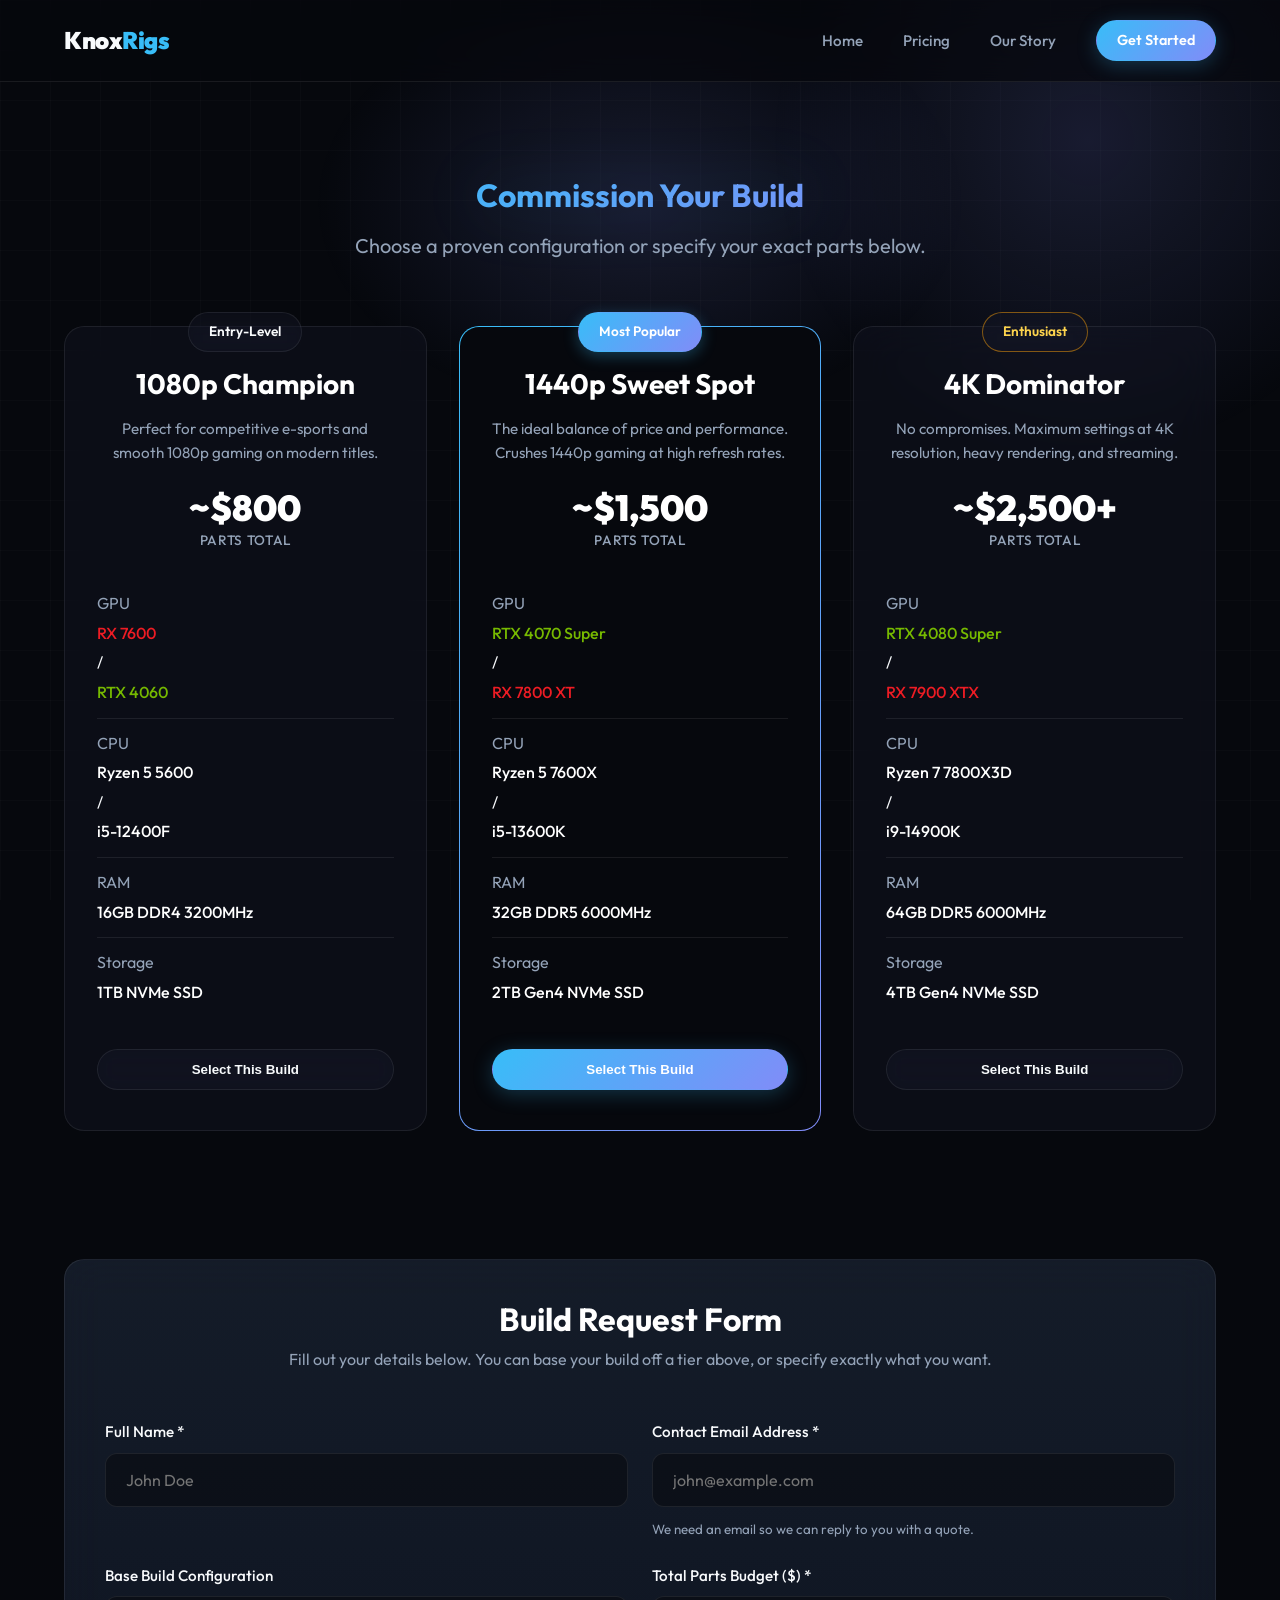
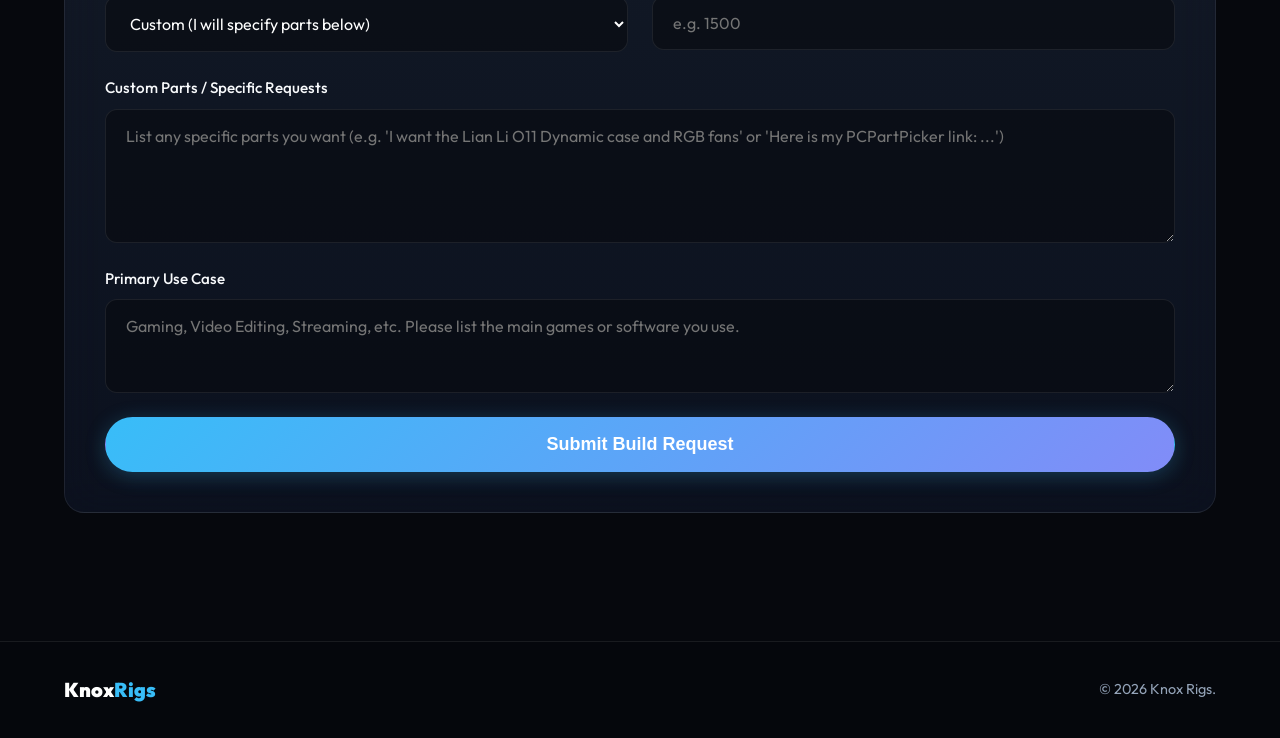
==== commission.html @ c8ec56b2 "af" ====
<!DOCTYPE html>
<html lang="en">

<head>
    <meta charset="UTF-8">
    <meta name="viewport" content="width=device-width, initial-scale=1.0">
    <title>Start Your Build | Knox Rigs</title>
    <meta name="description" content="Select a pre-configured tier or customize your own custom PC build.">
    <link rel="preconnect" href="https://fonts.googleapis.com">
    <link rel="preconnect" href="https://fonts.gstatic.com" crossorigin>
    <link href="https://fonts.googleapis.com/css2?family=Outfit:wght@300;400;500;600;700;900&display=swap"
        rel="stylesheet">
    <link rel="stylesheet" href="style.css">
</head>

<body class="commission-page">
    <nav class="navbar glass-nav">
        <div class="logo">
            <a href="index.html" style="text-decoration: none; color: inherit;">Knox<span>Rigs</span></a>
        </div>
        <ul class="nav-links">
            <li><a href="index.html#home">Home</a></li>
            <li><a href="index.html#pricing">Pricing</a></li>
            <li><a href="index.html#about">Our Story</a></li>
            <li><a href="commission.html" class="btn-primary btn-small">Get Started</a></li>
        </ul>
        <div class="mobile-menu-btn">
            <svg width="24" height="24" viewBox="0 0 24 24" fill="none" stroke="currentColor" stroke-width="2"
                stroke-linecap="round" stroke-linejoin="round">
                <line x1="3" y1="12" x2="21" y2="12"></line>
                <line x1="3" y1="6" x2="21" y2="6"></line>
                <line x1="3" y1="18" x2="21" y2="18"></line>
            </svg>
        </div>
    </nav>

    <header class="page-header mt-nav">
        <div class="header-glow"></div>
        <div class="container reveal">
            <h1 class="glow-text text-center">Commission Your Build</h1>
            <p class="text-center subtitle">Choose a proven configuration or specify your exact parts below.</p>
        </div>
    </header>

    <section class="tiers-section pt-0">
        <div class="container">
            <div class="tiers-grid reveal">
                <div class="tier-card glass-panel hover-glow" onclick="selectTier('Entry-Level 1080p')">
                    <div class="tier-badge">Entry-Level</div>
                    <h3>1080p Champion</h3>
                    <p class="tier-desc">Perfect for competitive e-sports and smooth 1080p gaming on modern titles.</p>
                    <div class="tier-price">~$800 <span>parts total</span></div>
                    <ul class="tier-specs">
                        <li><span class="spec-label">GPU</span> <span class="spec-value target-amd">RX 7600</span> /
                            <span class="spec-value target-nvidia">RTX 4060</span></li>
                        <li><span class="spec-label">CPU</span> <span class="spec-value">Ryzen 5 5600</span> / <span
                                class="spec-value">i5-12400F</span></li>
                        <li><span class="spec-label">RAM</span> <span class="spec-value">16GB DDR4 3200MHz</span></li>
                        <li><span class="spec-label">Storage</span> <span class="spec-value">1TB NVMe SSD</span></li>
                    </ul>
                    <button class="btn-secondary w-full mt-4 tier-btn">Select This Build</button>
                </div>

                <div class="tier-card glass-panel highlight-gradient hover-glow active-tier"
                    onclick="selectTier('Mid-Range 1440p')">
                    <div class="tier-badge popular-badge">Most Popular</div>
                    <h3>1440p Sweet Spot</h3>
                    <p class="tier-desc">The ideal balance of price and performance. Crushes 1440p gaming at high
                        refresh rates.</p>
                    <div class="tier-price">~$1,500 <span>parts total</span></div>
                    <ul class="tier-specs">
                        <li><span class="spec-label">GPU</span> <span class="spec-value target-nvidia">RTX 4070
                                Super</span> / <span class="spec-value target-amd">RX 7800 XT</span></li>
                        <li><span class="spec-label">CPU</span> <span class="spec-value">Ryzen 5 7600X</span> / <span
                                class="spec-value">i5-13600K</span></li>
                        <li><span class="spec-label">RAM</span> <span class="spec-value">32GB DDR5 6000MHz</span></li>
                        <li><span class="spec-label">Storage</span> <span class="spec-value">2TB Gen4 NVMe SSD</span>
                        </li>
                    </ul>
                    <button class="btn-primary w-full mt-4 tier-btn">Select This Build</button>
                </div>

                <div class="tier-card glass-panel hover-glow" onclick="selectTier('High-End 4K')">
                    <div class="tier-badge elite-badge">Enthusiast</div>
                    <h3>4K Dominator</h3>
                    <p class="tier-desc">No compromises. Maximum settings at 4K resolution, heavy rendering, and
                        streaming.</p>
                    <div class="tier-price">~$2,500+ <span>parts total</span></div>
                    <ul class="tier-specs">
                        <li><span class="spec-label">GPU</span> <span class="spec-value target-nvidia">RTX 4080
                                Super</span> / <span class="spec-value target-amd">RX 7900 XTX</span></li>
                        <li><span class="spec-label">CPU</span> <span class="spec-value">Ryzen 7 7800X3D</span> / <span
                                class="spec-value">i9-14900K</span></li>
                        <li><span class="spec-label">RAM</span> <span class="spec-value">64GB DDR5 6000MHz</span></li>
                        <li><span class="spec-label">Storage</span> <span class="spec-value">4TB Gen4 NVMe SSD</span>
                        </li>
                    </ul>
                    <button class="btn-secondary w-full mt-4 tier-btn">Select This Build</button>
                </div>
            </div>
        </div>
    </section>

    <section class="form-section pt-0" id="commission-form">
        <div class="container reveal">
            <div class="form-container glass-panel form-glow">
                <h2 class="form-title">Build Request Form</h2>
                <p class="form-subtitle">Fill out your details below. You can base your build off a tier above, or
                    specify exactly what you want.</p>

                <form id="commissionForm" action="https://formspree.io/f/xlgpjewn" method="POST"
                    class="commission-form">

                    <input type="hidden" name="_subject" value="New PC Build Request from Knox Rigs">

                    <div class="form-group" style="transition: opacity 0.3s ease;">
                        <label for="name">Full Name *</label>
                        <input type="text" id="name" name="Full Name" required placeholder="John Doe">
                    </div>

                    <div class="form-group" style="transition: opacity 0.3s ease;">
                        <label for="email">Contact Email Address *</label>
                        <input type="email" id="email" name="Email Address" required placeholder="john@example.com">
                        <small style="color: var(--text-muted); margin-top: 0.25rem;">We need an email so we can reply
                            to you with a quote.</small>
                    </div>

                    <div class="form-group" style="transition: opacity 0.3s ease;">
                        <label for="baseBuild">Base Build Configuration</label>
                        <select id="baseBuild" name="Selected Build Tier">
                            <option value="Custom - I'll specify below">Custom (I will specify parts below)</option>
                            <option value="Entry-Level 1080p">Entry-Level 1080p (~$800 parts)</option>
                            <option value="Mid-Range 1440p">Mid-Range 1440p (~$1,500 parts)</option>
                            <option value="High-End 4K">High-End 4K (~$2,500+ parts)</option>
                        </select>
                    </div>

                    <div class="form-group" id="budgetGroup" style="transition: opacity 0.3s ease;">
                        <label for="budget">Total Parts Budget ($) *</label>
                        <input type="number" id="budget" name="Parts Budget" required placeholder="e.g. 1500">
                    </div>

                    <div class="form-group full-width" id="customPartsGroup" style="transition: opacity 0.3s ease;">
                        <label for="customParts">Custom Parts / Specific Requests</label>
                        <textarea id="customParts" name="Custom Parts Requests" rows="5"
                            placeholder="List any specific parts you want (e.g. 'I want the Lian Li O11 Dynamic case and RGB fans' or 'Here is my PCPartPicker link: ...')"></textarea>
                    </div>

                    <div class="form-group full-width" style="transition: opacity 0.3s ease;">
                        <label for="useCase">Primary Use Case</label>
                        <textarea id="useCase" name="Primary Use Case" rows="3"
                            placeholder="Gaming, Video Editing, Streaming, etc. Please list the main games or software you use."></textarea>
                    </div>

                    <div class="form-actions full-width mt-4">
                        <button type="submit" id="submitBtn" class="btn-primary large-btn w-full">Submit Build
                            Request</button>
                    </div>
                </form>
            </div>
        </div>
    </section>

    <div id="successModal" class="modal-overlay">
        <div class="modal-content glass-panel">
            <div class="modal-icon">
                <svg width="48" height="48" viewBox="0 0 24 24" fill="none" stroke="currentColor" stroke-width="2"
                    stroke-linecap="round" stroke-linejoin="round">
                    <path d="M22 11.08V12a10 10 0 1 1-5.93-9.14"></path>
                    <polyline points="22 4 12 14.01 9 11.01"></polyline>
                </svg>
            </div>
            <h3>Request Received!</h3>
            <p>Thanks for reaching out! We've received your build request and will email you back shortly to discuss
                your new Knox Rig.</p>
            <button class="btn-primary" onclick="closeModal()">Close & Return Home</button>
        </div>
    </div>

    <footer class="footer">
        <div class="footer-container">
            <div class="footer-logo">
                Knox<span>Rigs</span>
            </div>
            <p>&copy; 2026 Knox Rigs.</p>
        </div>
    </footer>

    <script src="script.js"></script>
    <script>
        function toggleCustomFields() {
            const buildSelect = document.getElementById('baseBuild');
            const budgetInput = document.getElementById('budget');
            const customPartsArea = document.getElementById('customParts');
            const budgetGroup = document.getElementById('budgetGroup');
            const customPartsGroup = document.getElementById('customPartsGroup');
            
            if (buildSelect && budgetInput && customPartsArea) {
                if (buildSelect.value === "Custom - I'll specify below") {
                    budgetInput.disabled = false;
                    budgetInput.required = true;
                    customPartsArea.disabled = false;
                    
                    if(budgetGroup) budgetGroup.style.opacity = '1';
                    if(customPartsGroup) customPartsGroup.style.opacity = '1';
                } else {
                    budgetInput.disabled = true;
                    budgetInput.required = false;
                    budgetInput.value = ''; // Not applicable when prebuilt
                    customPartsArea.disabled = true;
                    customPartsArea.value = ''; // Not applicable
                    
                    if(budgetGroup) budgetGroup.style.opacity = '0.35';
                    if(customPartsGroup) customPartsGroup.style.opacity = '0.35';
                }
            }
        }

        function selectTier(tierName) {
            const selectElement = document.getElementById('baseBuild');
            if (selectElement) {
                selectElement.value = tierName;
                toggleCustomFields();
                document.getElementById('commission-form').scrollIntoView({ behavior: 'smooth', block: 'start' });
                selectElement.style.boxShadow = '0 0 15px rgba(56, 189, 248, 0.5)';
                setTimeout(() => { selectElement.style.boxShadow = 'none'; }, 1000);
            }
        }

        const selectEl = document.getElementById('baseBuild');
        if (selectEl) {
            selectEl.addEventListener('change', toggleCustomFields);
            toggleCustomFields(); // Set initial state
        }

        const form = document.getElementById('commissionForm');
        const submitBtn = document.getElementById('submitBtn');
        const modal = document.getElementById('successModal');

        if (form) {
            form.addEventListener('submit', async function (e) {
                e.preventDefault();

                const originalText = submitBtn.innerText;
                submitBtn.innerText = 'Sending Request...';
                submitBtn.disabled = true;
                submitBtn.style.opacity = '0.7';

                const data = new FormData(form);

                try {
                    const response = await fetch(form.action, {
                        method: form.method,
                        body: data,
                        headers: {
                            'Accept': 'application/json'
                        }
                    });

                    if (response.ok) {
                        form.reset();
                        modal.classList.add('active');
                        submitBtn.innerText = originalText;
                        submitBtn.disabled = false;
                        submitBtn.style.opacity = '1';
                    } else {
                        throw new Error('Formspree returned an error');
                    }
                } catch (error) {
                    alert('Oops! There was a problem submitting your form. Please try again or email us directly at cashegley@gmail.com');
                    submitBtn.innerText = originalText;
                    submitBtn.disabled = false;
                    submitBtn.style.opacity = '1';
                }
            });
        }

        function closeModal() {
            if (modal) {
                modal.classList.remove('active');
                window.location.href = 'index.html';
            }
        }
    </script>
</body>

</html>
---- style.css ----
:root {
    --bg-main: #06080d;
    --bg-glass: rgba(20, 24, 38, 0.4);
    
    --border-glass: rgba(255, 255, 255, 0.08);
    --border-glass-hover: rgba(255, 255, 255, 0.15);
    
    --text-main: #f8fafc;
    --text-muted: #94a3b8;
    
    --accent-1: #38bdf8;
    --accent-2: #818cf8;
    --accent-gradient: linear-gradient(135deg, var(--accent-1), var(--accent-2));
    
    --color-nvidia: #76b900;
    --color-amd: #ed1c24;
    
    --transition-snappy: 0.3s cubic-bezier(0.25, 0.8, 0.25, 1);
    
    --font-stack: 'Outfit', -apple-system, BlinkMacSystemFont, "Segoe UI", Roboto, Helvetica, Arial, sans-serif;
}

* {
    margin: 0;
    padding: 0;
    box-sizing: border-box;
}

html {
    scroll-behavior: smooth;
    scroll-padding-top: 100px;
}

body {
    background-color: var(--bg-main);
    color: var(--text-main);
    font-family: var(--font-stack);
    line-height: 1.6;
    overflow-x: hidden;
    position: relative;
}

body::before {
    content: '';
    position: fixed;
    top: 0; left: 0; width: 100%; height: 100%;
    background-image: 
        linear-gradient(rgba(255, 255, 255, 0.02) 1px, transparent 1px),
        linear-gradient(90deg, rgba(255, 255, 255, 0.02) 1px, transparent 1px);
    background-size: 50px 50px;
    z-index: -2;
    pointer-events: none;
}

body::after {
    content: '';
    position: fixed;
    top: -20%; right: -10%; width: 50vw; height: 50vw;
    background: radial-gradient(circle, rgba(129, 140, 248, 0.15) 0%, transparent 70%);
    z-index: -1;
    pointer-events: none;
}

h1, h2, h3, h4, h5 {
    font-weight: 700;
    line-height: 1.2;
    color: #fff;
}

p {
    color: var(--text-muted);
}

.glow-text {
    background: var(--accent-gradient);
    -webkit-background-clip: text;
    background-clip: text;
    -webkit-text-fill-color: transparent;
    filter: drop-shadow(0 0 2rem rgba(56, 189, 248, 0.2));
}

span {
    color: var(--accent-1);
}

/* Buttons */
.btn-primary {
    display: inline-flex;
    align-items: center;
    justify-content: center;
    background: var(--accent-gradient);
    color: #fff;
    padding: 0.75rem 1.5rem;
    border-radius: 9999px;
    text-decoration: none;
    font-weight: 600;
    transition: var(--transition-snappy);
    border: 1px solid transparent;
    box-shadow: 0 4px 20px rgba(56, 189, 248, 0.25);
    cursor: pointer;
}

.btn-primary:hover {
    transform: translateY(-2px);
    box-shadow: 0 8px 30px rgba(56, 189, 248, 0.4);
    border: 1px solid rgba(255, 255, 255, 0.2);
    color: #fff;
}

.btn-small {
    padding: 0.5rem 1.25rem;
    font-size: 0.9rem;
}

.large-btn {
    font-size: 1.125rem;
    padding: 1rem 2.5rem; 
}

.btn-secondary {
    display: inline-flex;
    align-items: center;
    justify-content: center;
    background: var(--bg-glass);
    color: var(--text-main);
    padding: 0.75rem 1.5rem;
    border-radius: 9999px;
    text-decoration: none;
    font-weight: 600;
    transition: var(--transition-snappy);
    border: 1px solid var(--border-glass);
    backdrop-filter: blur(10px);
    -webkit-backdrop-filter: blur(10px);
}

.btn-secondary:hover {
    background: rgba(255, 255, 255, 0.08);
    transform: translateY(-2px);
    border-color: var(--border-glass-hover);
    color: #fff;
}

/* Glass Panels & Modifiers */
.glass-panel {
    background: var(--bg-glass);
    border: 1px solid var(--border-glass);
    border-radius: 20px;
    padding: 2.5rem;
    backdrop-filter: blur(20px);
    -webkit-backdrop-filter: blur(20px);
    transition: var(--transition-snappy);
}

.hover-glow:hover {
    border-color: rgba(129, 140, 248, 0.4);
    box-shadow: 0 10px 40px rgba(129, 140, 248, 0.1);
    transform: translateY(-4px);
}

/* Nav Bar */
.navbar {
    position: fixed;
    top: 0;
    width: 100%;
    padding: 1.25rem 5%;
    display: flex;
    justify-content: space-between;
    align-items: center;
    z-index: 1000;
    transition: all 0.3s ease;
}

.navbar.glass-nav {
    background: rgba(6, 8, 13, 0.7);
    backdrop-filter: blur(16px);
    -webkit-backdrop-filter: blur(16px);
    border-bottom: 1px solid var(--border-glass);
}

.logo {
    font-size: 1.5rem;
    font-weight: 900;
    letter-spacing: -0.02em;
}

.nav-links {
    display: flex;
    list-style: none;
    gap: 2.5rem;
    align-items: center;
}

.nav-links a:not(.btn-primary) {
    color: var(--text-muted);
    text-decoration: none;
    font-weight: 500;
    transition: color 0.2s ease;
    font-size: 0.95rem;
}

.nav-links a:not(.btn-primary):hover {
    color: #fff;
}

.mobile-menu-btn {
    display: none;
    color: #fff;
    cursor: pointer;
}

/* Hero Section */
.hero {
    position: relative;
    min-height: 100vh;
    display: flex;
    align-items: center;
    justify-content: center;
    text-align: center;
    padding: 6rem 5% 0;
}

.hero-glow {
    position: absolute;
    width: 50vw;
    height: 50vw;
    background: radial-gradient(circle, rgba(56, 189, 248, 0.15) 0%, transparent 60%);
    top: 50%;
    left: 50%;
    transform: translate(-50%, -50%);
    z-index: -1;
    pointer-events: none;
}

.hero-content {
    max-width: 800px;
    display: flex;
    flex-direction: column;
    align-items: center;
    gap: 1.5rem;
}

.badge {
    display: inline-flex;
    align-items: center;
    gap: 0.5rem;
    background: rgba(56, 189, 248, 0.1);
    color: var(--accent-1);
    padding: 0.4rem 1rem;
    border-radius: 9999px;
    font-weight: 500;
    font-size: 0.85rem;
    border: 1px solid rgba(56, 189, 248, 0.2);
}

.pulse-dot {
    width: 6px;
    height: 6px;
    background-color: var(--accent-1);
    border-radius: 50%;
    box-shadow: 0 0 0 0 rgba(56, 189, 248, 0.7);
    animation: pulse-animation 2s infinite;
}

@keyframes pulse-animation {
    0% { transform: scale(0.95); box-shadow: 0 0 0 0 rgba(56, 189, 248, 0.7); }
    70% { transform: scale(1); box-shadow: 0 0 0 6px rgba(56, 189, 248, 0); }
    100% { transform: scale(0.95); box-shadow: 0 0 0 0 rgba(56, 189, 248, 0); }
}

.hero h1 {
    font-size: clamp(3rem, 6vw, 5.5rem);
    letter-spacing: -0.03em;
}

.hero p {
    font-size: 1.25rem;
    max-width: 650px;
}

.hero-buttons {
    display: flex;
    gap: 1rem;
    margin-top: 1.5rem;
}

/* Standard Section Spacing */
section {
    padding: 8rem 5%;
}

.section-container {
    max-width: 1200px;
    margin: 0 auto;
}

.section-header {
    text-align: center;
    margin-bottom: 4rem;
}

.section-title {
    font-size: 2.5rem;
    margin-bottom: 1rem;
}

.section-subtitle {
    font-size: 1.15rem;
    color: var(--text-muted);
}

/* Pricing Grid Layout */
.pricing-cards {
    display: flex;
    align-items: stretch;
    justify-content: space-between;
    gap: 1.5rem;
}

.pricing-card {
    flex: 1;
    display: flex;
    flex-direction: column;
    align-items: center;
    text-align: center;
    gap: 1.25rem;
}

.card-icon {
    width: 64px;
    height: 64px;
    background: linear-gradient(135deg, rgba(56, 189, 248, 0.1), rgba(129, 140, 248, 0.1));
    border: 1px solid rgba(56, 189, 248, 0.2);
    border-radius: 16px;
    display: flex;
    align-items: center;
    justify-content: center;
    color: var(--accent-1);
    margin-bottom: 0.5rem;
}

.pricing-card .price {
    font-size: 2.75rem;
    font-weight: 900;
    color: #fff;
    display: flex;
    align-items: baseline;
    gap: 0.5rem;
    line-height: 1;
}

.pricing-card .price span {
    font-size: 1rem;
    color: var(--accent-1);
    font-weight: 500;
    text-transform: uppercase;
    letter-spacing: 0.05em;
}

.pricing-operator {
    font-size: 2.5rem;
    color: var(--border-glass-hover);
    font-weight: 300;
    display: flex;
    align-items: center;
}

.total-bar {
    margin-top: 3rem;
    display: flex;
    align-items: center;
    justify-content: space-between;
    background: linear-gradient(90deg, rgba(20, 24, 38, 0.8), rgba(56, 189, 248, 0.05));
    border-color: rgba(56, 189, 248, 0.2);
}

.total-content h4 {
    font-size: 1.25rem;
    color: var(--accent-1);
    margin-bottom: 0.25rem;
}

.total-content p {
    color: #fff;
    font-size: 1.1rem;
}

/* About Section */
.about-grid {
    display: grid;
    grid-template-columns: 1fr 1fr;
    gap: 3rem;
    align-items: start;
}

.about-text {
    height: 100%;
    display: flex;
    flex-direction: column;
}

.icon-wrap {
    width: 50px; height: 50px;
    border-radius: 12px;
    background: rgba(129, 140, 248, 0.1);
    color: var(--accent-2);
    display: flex; align-items: center; justify-content: center;
    margin-bottom: 1.5rem;
}

.about-text h3 {
    font-size: 1.75rem;
    margin-bottom: 1.5rem;
}

.about-text p {
    margin-bottom: 1.25rem;
    font-size: 1.1rem;
    color: #cbd5e1;
}

.about-text p:last-child {
    margin-bottom: 0;
}

.builder-cards {
    display: flex;
    flex-direction: column;
    gap: 1.5rem;
}

.highlight-gradient {
    position: relative;
    background: linear-gradient(var(--bg-main), var(--bg-main)) padding-box,
                var(--accent-gradient) border-box;
    border: 1px solid transparent;
}

.builder-card {
    padding: 2rem;
}

.builder-header {
    display: flex;
    align-items: center;
    gap: 1.25rem;
    margin-bottom: 1.5rem;
}

.builder-avatar {
    width: 64px;
    height: 64px;
    border-radius: 20px;
    display: flex;
    align-items: center;
    justify-content: center;
    font-size: 1.75rem;
    font-weight: 700;
    color: #fff;
    box-shadow: 0 4px 20px rgba(0,0,0,0.2);
}

.avatar-cash {
    background: linear-gradient(135deg, #f59e0b, #ef4444);
}

.avatar-jackson {
    background: linear-gradient(135deg, #10b981, #3b82f6);
}

.builder-info h4 {
    font-size: 1.5rem;
    margin-bottom: 0.25rem;
}

.role {
    color: var(--accent-1);
    font-size: 0.85rem;
    font-weight: 600;
    text-transform: uppercase;
    letter-spacing: 0.05em;
}

.builder-specs h5 {
    color: var(--text-muted);
    font-size: 0.8rem;
    text-transform: uppercase;
    letter-spacing: 0.1em;
    margin-bottom: 1rem;
    border-bottom: 1px solid var(--border-glass);
    padding-bottom: 0.75rem;
}

.builder-specs ul {
    list-style: none;
    display: flex;
    flex-direction: column;
    gap: 0.75rem;
}

.builder-specs li {
    display: flex;
    justify-content: space-between;
    font-size: 0.95rem;
}

.spec-label {
    color: var(--text-muted);
}

.spec-value {
    color: #fff;
    font-weight: 500;
}

.highlight-nvidia { color: var(--color-nvidia); }
.highlight-amd { color: var(--color-amd); }

/* CTA Section */
.cta {
    padding: 4rem 5% 8rem;
}

.cta-inner {
    text-align: center;
    max-width: 900px;
    margin: 0 auto;
    background: linear-gradient(135deg, rgba(30, 41, 59, 0.4), rgba(15, 23, 42, 0.4));
    border-color: rgba(129, 140, 248, 0.3);
}

.cta-inner h2 {
    font-size: 2.5rem;
    margin-bottom: 1rem;
}

.cta-inner p {
    font-size: 1.15rem;
    margin-bottom: 2.5rem;
    color: #cbd5e1;
}

/* Footer */
.footer {
    padding: 2rem 5%;
    border-top: 1px solid var(--border-glass);
    background: rgba(6, 8, 13, 0.8);
}

.footer-container {
    max-width: 1200px;
    margin: 0 auto;
    display: flex;
    justify-content: space-between;
    align-items: center;
}

.footer-logo {
    font-size: 1.25rem;
    font-weight: 900;
    color: #fff;
}

.footer-logo span {
    color: var(--accent-1);
}

.footer p {
    color: var(--text-muted);
    font-size: 0.9rem;
}

/* Scroll Animations */
.reveal {
    opacity: 0;
    transform: translateY(40px);
    transition: all 0.8s cubic-bezier(0.2, 0.8, 0.2, 1);
}

.reveal.active {
    opacity: 1;
    transform: translateY(0);
}

/* =========================================================================
   COMMISSION PAGE STYLES
   ========================================================================= */

.mt-nav {
    margin-top: 80px;
}

.pt-0 {
    padding-top: 0;
}

.text-center {
    text-align: center;
}

.subtitle {
    font-size: 1.25rem;
    margin-top: 1rem;
}

.page-header {
    position: relative;
    padding: 6rem 5% 4rem;
    display: flex;
    justify-content: center;
    align-items: center;
}

.header-glow {
    position: absolute;
    width: 60vw;
    height: 40vw;
    background: radial-gradient(ellipse, rgba(129, 140, 248, 0.15) 0%, transparent 60%);
    top: 50%;
    left: 50%;
    transform: translate(-50%, -50%);
    z-index: -1;
    pointer-events: none;
}

/* Tiers Grid */
.tiers-grid {
    display: grid;
    grid-template-columns: repeat(3, 1fr);
    gap: 2rem;
    align-items: start;
}

.tier-card {
    position: relative;
    padding: 2.5rem 2rem;
    display: flex;
    flex-direction: column;
    height: 100%;
    cursor: pointer;
}

.tier-card:hover .tier-btn {
    transform: translateY(-2px);
    box-shadow: 0 8px 30px rgba(56, 189, 248, 0.4);
}

.tier-badge {
    position: absolute;
    top: -15px;
    left: 50%;
    transform: translateX(-50%);
    background: var(--bg-glass);
    border: 1px solid var(--border-glass);
    padding: 0.5rem 1.25rem;
    border-radius: 9999px;
    font-weight: 600;
    font-size: 0.85rem;
    color: var(--text-main);
    backdrop-filter: blur(10px);
    -webkit-backdrop-filter: blur(10px);
    white-space: nowrap;
}

.popular-badge {
    background: var(--accent-gradient);
    border-color: transparent;
    color: #fff;
    box-shadow: 0 4px 15px rgba(56, 189, 248, 0.3);
}

.elite-badge {
    border-color: rgba(245, 158, 11, 0.5);
    color: #fcd34d;
}

.tier-card h3 {
    font-size: 1.75rem;
    margin-bottom: 1rem;
    text-align: center;
}

.tier-desc {
    font-size: 0.95rem;
    text-align: center;
    margin-bottom: 1.5rem;
    flex-grow: 1;
}

.tier-price {
    font-size: 2.25rem;
    font-weight: 900;
    color: #fff;
    text-align: center;
    margin-bottom: 2rem;
    line-height: 1;
}

.tier-price span {
    display: block;
    font-size: 0.85rem;
    color: var(--text-muted);
    font-weight: 500;
    margin-top: 0.5rem;
    text-transform: uppercase;
    letter-spacing: 0.05em;
}

.tier-specs {
    list-style: none;
    margin-bottom: 2rem;
}

.tier-specs li {
    padding: 0.75rem 0;
    border-bottom: 1px solid var(--border-glass);
    display: flex;
    flex-direction: column;
    gap: 0.25rem;
}

.tier-specs li:last-child {
    border-bottom: none;
}

.target-nvidia { color: var(--color-nvidia); }
.target-amd { color: var(--color-amd); }

.w-full {
    width: 100%;
}
.mt-4 {
    margin-top: auto; /* Pushes button to bottom */
}
.mt-2 {
    margin-top: 0.5rem;
}

/* Form Styles */
.form-glow {
    position: relative;
    background: linear-gradient(180deg, rgba(30, 41, 59, 0.6) 0%, rgba(15, 23, 42, 0.6) 100%);
}

.form-title {
    font-size: 2rem;
    margin-bottom: 0.5rem;
    text-align: center;
}

.form-subtitle {
    text-align: center;
    margin-bottom: 3rem;
}

.commission-form {
    display: grid;
    grid-template-columns: 1fr 1fr;
    gap: 1.5rem;
}

.form-group {
    display: flex;
    flex-direction: column;
    gap: 0.5rem;
}

.full-width {
    grid-column: 1 / -1;
}

label {
    font-weight: 500;
    font-size: 0.95rem;
    color: var(--text-main);
}

input, select, textarea {
    width: 100%;
    padding: 1rem 1.25rem;
    background: rgba(6, 8, 13, 0.5);
    border: 1px solid var(--border-glass);
    border-radius: 12px;
    color: #fff;
    font-family: inherit;
    font-size: 1rem;
    transition: var(--transition-snappy);
}

input:focus, select:focus, textarea:focus {
    outline: none;
    border-color: var(--accent-1);
    box-shadow: 0 0 0 3px rgba(56, 189, 248, 0.15);
    background: rgba(6, 8, 13, 0.8);
}

textarea {
    resize: vertical;
}

option {
    background: var(--bg-main);
    color: #fff;
    padding: 1rem;
}

.submit-note {
    font-size: 0.85rem;
    color: var(--text-muted);
}

/* Responsive Styles */
@media (max-width: 992px) {
    .pricing-cards, .tiers-grid {
        flex-direction: column;
        align-items: center;
    }
    
    .pricing-card {
        width: 100%;
        max-width: 500px;
    }

    .pricing-operator {
        transform: rotate(90deg);
        margin: 0.5rem 0;
    }
    
    .about-grid {
        grid-template-columns: 1fr;
    }
}

@media (max-width: 768px) {
    .nav-links {
        display: none;
        flex-direction: column;
        position: absolute;
        top: 100%;
        left: 0;
        width: 100%;
        background: rgba(6, 8, 13, 0.95);
        backdrop-filter: blur(16px);
        -webkit-backdrop-filter: blur(16px);
        padding: 2rem 0;
        border-bottom: 1px solid var(--border-glass);
    }
    
    .nav-links.active {
        display: flex;
        animation: fadeIn 0.3s ease forwards;
    }
    
    @keyframes fadeIn {
        from { opacity: 0; transform: translateY(-10px); }
        to { opacity: 1; transform: translateY(0); }
    }
    
    .mobile-menu-btn {
        display: block;
    }

    .hero h1 {
        font-size: 2.5rem;
    }

    .hero-buttons {
        flex-direction: column;
        width: 100%;
        gap: 0.75rem;
    }

    .total-bar {
        flex-direction: column;
        text-align: center;
        gap: 1.5rem;
    }
    
    .footer-container {
        flex-direction: column;
        gap: 1rem;
        text-align: center;
    }

    .commission-form {
        grid-template-columns: 1fr;
    }
}

/* Modal Styles */
.modal-overlay {
    position: fixed;
    top: 0; left: 0;
    width: 100%; height: 100%;
    background: rgba(6, 8, 13, 0.85);
    backdrop-filter: blur(8px);
    -webkit-backdrop-filter: blur(8px);
    z-index: 2000;
    display: flex;
    align-items: center;
    justify-content: center;
    opacity: 0;
    visibility: hidden;
    transition: all 0.3s ease;
}

.modal-overlay.active {
    opacity: 1;
    visibility: visible;
}

.modal-content {
    max-width: 500px;
    width: 90%;
    text-align: center;
    padding: 3rem 2rem;
    transform: translateY(20px) scale(0.95);
    transition: all 0.4s cubic-bezier(0.2, 0.8, 0.2, 1);
}

.modal-overlay.active .modal-content {
    transform: translateY(0) scale(1);
}

.modal-icon {
    width: 80px; height: 80px;
    margin: 0 auto 1.5rem;
    background: rgba(16, 185, 129, 0.1);
    color: #10b981;
    border-radius: 50%;
    display: flex; align-items: center; justify-content: center;
    border: 1px solid rgba(16, 185, 129, 0.3);
}

.modal-content h3 {
    font-size: 2rem;
    margin-bottom: 1rem;
}

.modal-content p {
    margin-bottom: 2rem;
    font-size: 1.1rem;
}
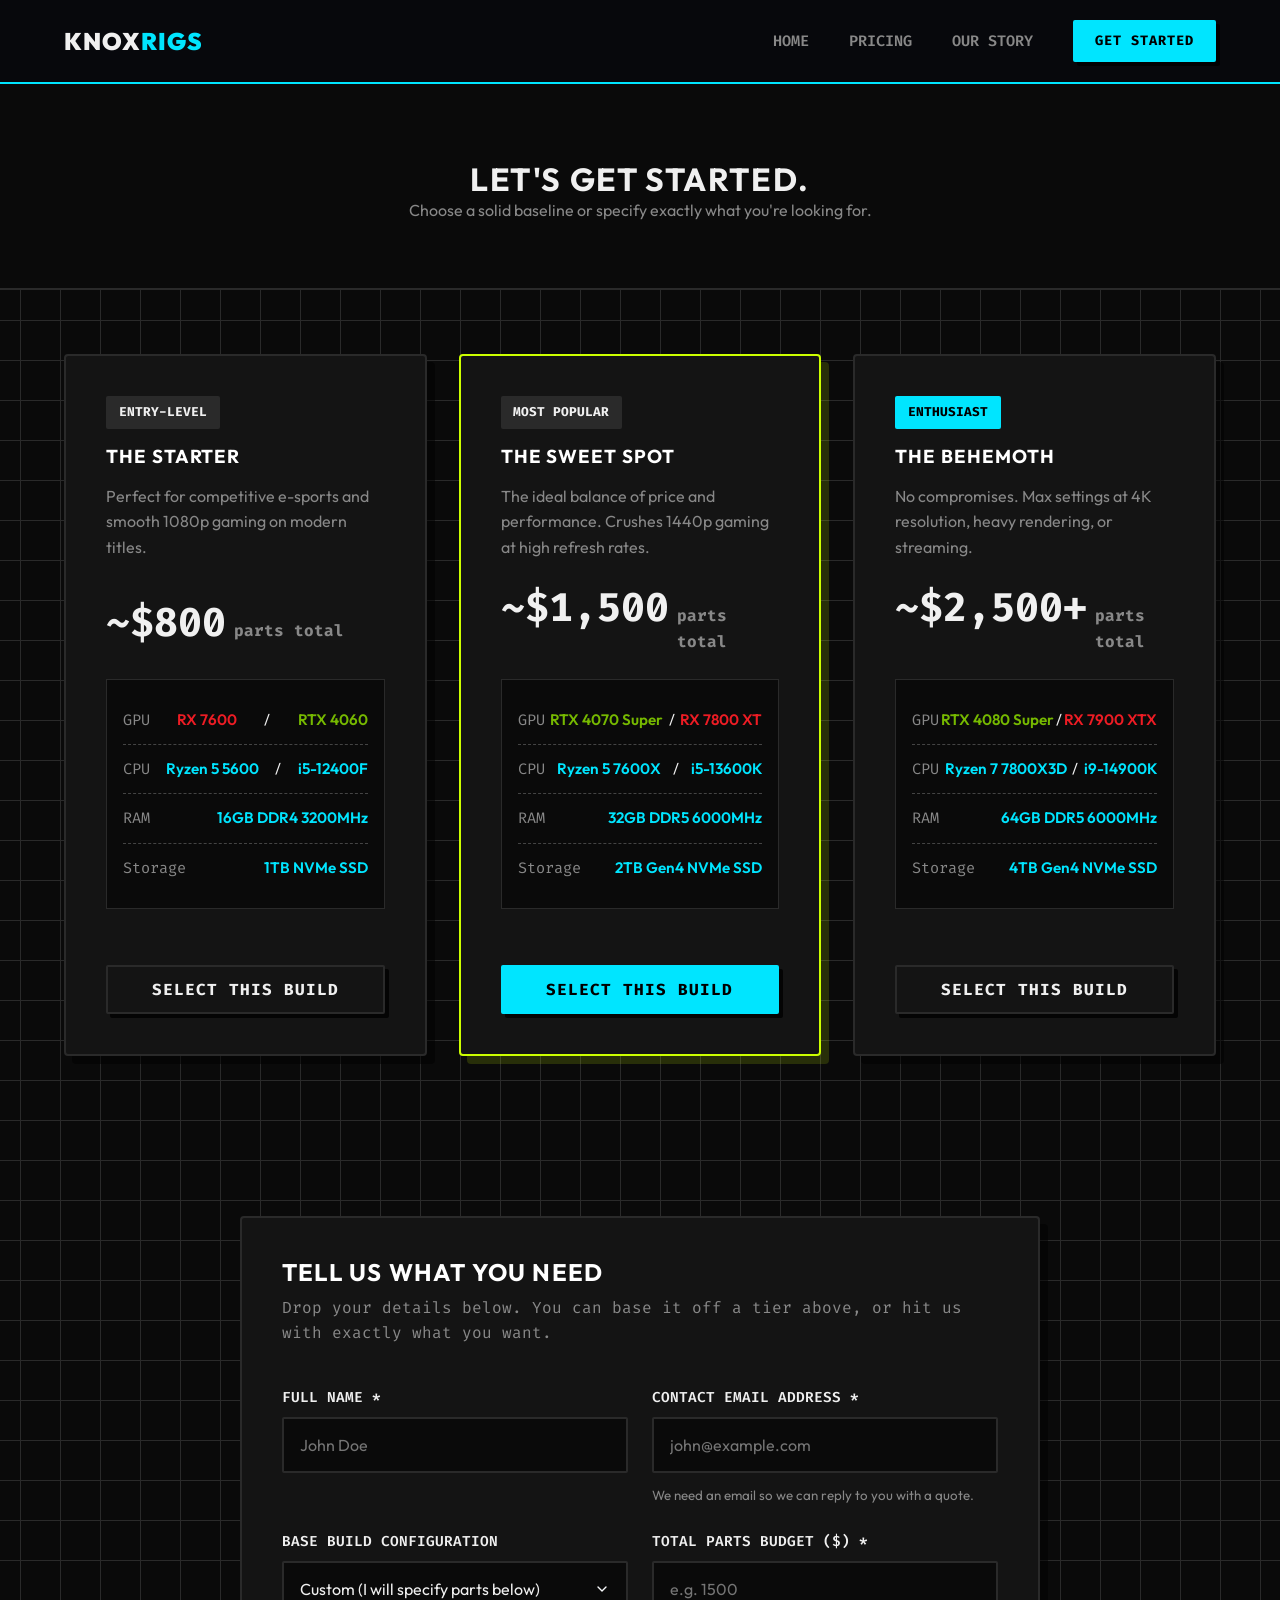
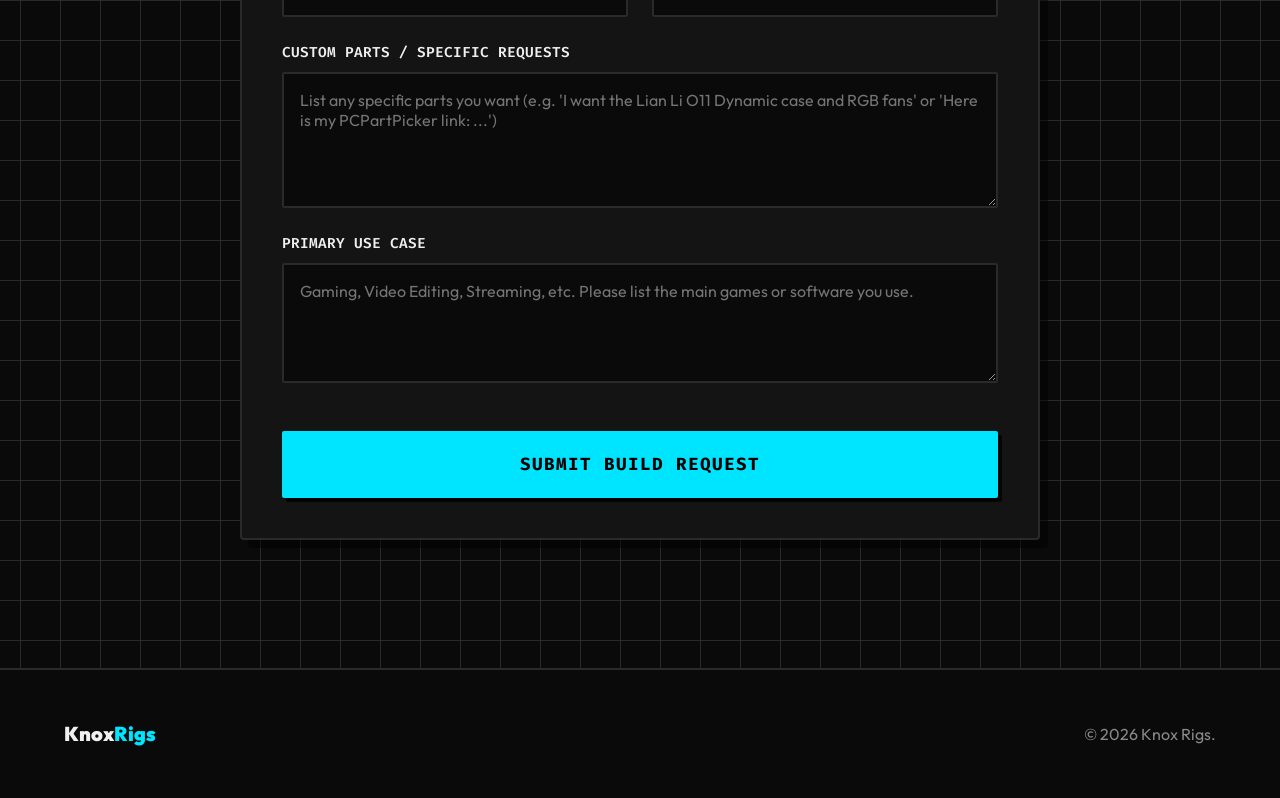
==== commit 751ca569: "new ui" ====
--- a/commission.html
+++ b/commission.html
@@ -8,7 +8,7 @@
     <meta name="description" content="Select a pre-configured tier or customize your own custom PC build.">
     <link rel="preconnect" href="https://fonts.googleapis.com">
     <link rel="preconnect" href="https://fonts.gstatic.com" crossorigin>
-    <link href="https://fonts.googleapis.com/css2?family=Outfit:wght@300;400;500;600;700;900&display=swap"
+    <link href="https://fonts.googleapis.com/css2?family=Fira+Code:wght@400;600;700&family=Outfit:wght@300;400;500;600;700;900&display=swap"
         rel="stylesheet">
     <link rel="stylesheet" href="style.css">
 </head>
@@ -37,22 +37,23 @@
     <header class="page-header mt-nav">
         <div class="header-glow"></div>
         <div class="container reveal">
-            <h1 class="glow-text text-center">Commission Your Build</h1>
-            <p class="text-center subtitle">Choose a proven configuration or specify your exact parts below.</p>
+            <h1 class="glow-text text-center">Let's Get Started.</h1>
+            <p class="text-center subtitle">Choose a solid baseline or specify exactly what you're looking for.</p>
         </div>
     </header>
 
     <section class="tiers-section pt-0">
         <div class="container">
             <div class="tiers-grid reveal">
-                <div class="tier-card glass-panel hover-glow" onclick="selectTier('Entry-Level 1080p')">
+                <div class="tier-card glass-panel hover-glow" onclick="selectTier('The Starter ($800)')">
                     <div class="tier-badge">Entry-Level</div>
-                    <h3>1080p Champion</h3>
+                    <h3>The Starter</h3>
                     <p class="tier-desc">Perfect for competitive e-sports and smooth 1080p gaming on modern titles.</p>
                     <div class="tier-price">~$800 <span>parts total</span></div>
                     <ul class="tier-specs">
                         <li><span class="spec-label">GPU</span> <span class="spec-value target-amd">RX 7600</span> /
-                            <span class="spec-value target-nvidia">RTX 4060</span></li>
+                            <span class="spec-value target-nvidia">RTX 4060</span>
+                        </li>
                         <li><span class="spec-label">CPU</span> <span class="spec-value">Ryzen 5 5600</span> / <span
                                 class="spec-value">i5-12400F</span></li>
                         <li><span class="spec-label">RAM</span> <span class="spec-value">16GB DDR4 3200MHz</span></li>
@@ -62,9 +63,9 @@
                 </div>
 
                 <div class="tier-card glass-panel highlight-gradient hover-glow active-tier"
-                    onclick="selectTier('Mid-Range 1440p')">
+                    onclick="selectTier('The Sweet Spot ($1,500)')">
                     <div class="tier-badge popular-badge">Most Popular</div>
-                    <h3>1440p Sweet Spot</h3>
+                    <h3>The Sweet Spot</h3>
                     <p class="tier-desc">The ideal balance of price and performance. Crushes 1440p gaming at high
                         refresh rates.</p>
                     <div class="tier-price">~$1,500 <span>parts total</span></div>
@@ -80,11 +81,10 @@
                     <button class="btn-primary w-full mt-4 tier-btn">Select This Build</button>
                 </div>
 
-                <div class="tier-card glass-panel hover-glow" onclick="selectTier('High-End 4K')">
+                <div class="tier-card glass-panel hover-glow" onclick="selectTier('The Behemoth ($2,500+)')">
                     <div class="tier-badge elite-badge">Enthusiast</div>
-                    <h3>4K Dominator</h3>
-                    <p class="tier-desc">No compromises. Maximum settings at 4K resolution, heavy rendering, and
-                        streaming.</p>
+                    <h3>The Behemoth</h3>
+                    <p class="tier-desc">No compromises. Max settings at 4K resolution, heavy rendering, or streaming.</p>
                     <div class="tier-price">~$2,500+ <span>parts total</span></div>
                     <ul class="tier-specs">
                         <li><span class="spec-label">GPU</span> <span class="spec-value target-nvidia">RTX 4080
@@ -104,9 +104,8 @@
     <section class="form-section pt-0" id="commission-form">
         <div class="container reveal">
             <div class="form-container glass-panel form-glow">
-                <h2 class="form-title">Build Request Form</h2>
-                <p class="form-subtitle">Fill out your details below. You can base your build off a tier above, or
-                    specify exactly what you want.</p>
+                <h2 class="form-title">Tell Us What You Need</h2>
+                <p class="form-subtitle">Drop your details below. You can base it off a tier above, or hit us with exactly what you want.</p>
 
                 <form id="commissionForm" action="https://formspree.io/f/xlgpjewn" method="POST"
                     class="commission-form">
@@ -129,9 +128,9 @@
                         <label for="baseBuild">Base Build Configuration</label>
                         <select id="baseBuild" name="Selected Build Tier">
                             <option value="Custom - I'll specify below">Custom (I will specify parts below)</option>
-                            <option value="Entry-Level 1080p">Entry-Level 1080p (~$800 parts)</option>
-                            <option value="Mid-Range 1440p">Mid-Range 1440p (~$1,500 parts)</option>
-                            <option value="High-End 4K">High-End 4K (~$2,500+ parts)</option>
+                            <option value="The Starter ($800)">The Starter (~$800 parts)</option>
+                            <option value="The Sweet Spot ($1,500)">The Sweet Spot (~$1,500 parts)</option>
+                            <option value="The Behemoth ($2,500+)">The Behemoth (~$2,500+ parts)</option>
                         </select>
                     </div>
 
@@ -171,8 +170,8 @@
                 </svg>
             </div>
             <h3>Request Received!</h3>
-            <p>Thanks for reaching out! We've received your build request and will email you back shortly to discuss
-                your new Knox Rig.</p>
+            <p>Thanks for reaching out! We've received your build request. Please allow <strong>24-48 hours</strong> for
+                us to get back to you.</p>
             <button class="btn-primary" onclick="closeModal()">Close & Return Home</button>
         </div>
     </div>
@@ -194,24 +193,24 @@
             const customPartsArea = document.getElementById('customParts');
             const budgetGroup = document.getElementById('budgetGroup');
             const customPartsGroup = document.getElementById('customPartsGroup');
-            
+
             if (buildSelect && budgetInput && customPartsArea) {
                 if (buildSelect.value === "Custom - I'll specify below") {
                     budgetInput.disabled = false;
                     budgetInput.required = true;
                     customPartsArea.disabled = false;
-                    
-                    if(budgetGroup) budgetGroup.style.opacity = '1';
-                    if(customPartsGroup) customPartsGroup.style.opacity = '1';
+
+                    if (budgetGroup) budgetGroup.style.opacity = '1';
+                    if (customPartsGroup) customPartsGroup.style.opacity = '1';
                 } else {
                     budgetInput.disabled = true;
                     budgetInput.required = false;
                     budgetInput.value = ''; // Not applicable when prebuilt
                     customPartsArea.disabled = true;
                     customPartsArea.value = ''; // Not applicable
-                    
-                    if(budgetGroup) budgetGroup.style.opacity = '0.35';
-                    if(customPartsGroup) customPartsGroup.style.opacity = '0.35';
+
+                    if (budgetGroup) budgetGroup.style.opacity = '0.35';
+                    if (customPartsGroup) customPartsGroup.style.opacity = '0.35';
                 }
             }
         }
--- a/style.css
+++ b/style.css
@@ -1,23 +1,24 @@
 :root {
-    --bg-main: #06080d;
-    --bg-glass: rgba(20, 24, 38, 0.4);
+    --bg-main: #0a0a0a;
+    --bg-surface: #141414;
+    --bg-surface-hover: #1c1c1c;
     
-    --border-glass: rgba(255, 255, 255, 0.08);
-    --border-glass-hover: rgba(255, 255, 255, 0.15);
+    --border-color: #2a2a2a;
+    --border-hover: #444;
     
-    --text-main: #f8fafc;
-    --text-muted: #94a3b8;
+    --text-main: #f0f0f0;
+    --text-muted: #888;
     
-    --accent-1: #38bdf8;
-    --accent-2: #818cf8;
-    --accent-gradient: linear-gradient(135deg, var(--accent-1), var(--accent-2));
+    --accent-1: #00E5FF; /* Electric Cyan */
+    --accent-2: #ccff00; /* Toxic Green */
     
     --color-nvidia: #76b900;
     --color-amd: #ed1c24;
     
-    --transition-snappy: 0.3s cubic-bezier(0.25, 0.8, 0.25, 1);
+    --transition-snappy: 0.15s ease-out;
     
-    --font-stack: 'Outfit', -apple-system, BlinkMacSystemFont, "Segoe UI", Roboto, Helvetica, Arial, sans-serif;
+    --font-stack: 'Outfit', -apple-system, sans-serif;
+    --font-mono: 'Fira Code', monospace;
 }
 
 * {
@@ -38,33 +39,25 @@
     line-height: 1.6;
     overflow-x: hidden;
     position: relative;
-}
-
-body::before {
-    content: '';
-    position: fixed;
-    top: 0; left: 0; width: 100%; height: 100%;
+    /* Hard geometric grid */
     background-image: 
-        linear-gradient(rgba(255, 255, 255, 0.02) 1px, transparent 1px),
-        linear-gradient(90deg, rgba(255, 255, 255, 0.02) 1px, transparent 1px);
-    background-size: 50px 50px;
-    z-index: -2;
-    pointer-events: none;
-}
-
-body::after {
-    content: '';
-    position: fixed;
-    top: -20%; right: -10%; width: 50vw; height: 50vw;
-    background: radial-gradient(circle, rgba(129, 140, 248, 0.15) 0%, transparent 70%);
-    z-index: -1;
-    pointer-events: none;
+        linear-gradient(var(--border-color) 1px, transparent 1px),
+        linear-gradient(90deg, var(--border-color) 1px, transparent 1px);
+    background-size: 40px 40px;
+    background-position: center top;
+}
+
+/* Remove the old glow orbs */
+body::before, body::after {
+    display: none;
 }
 
 h1, h2, h3, h4, h5 {
     font-weight: 700;
     line-height: 1.2;
     color: #fff;
+    text-transform: uppercase;
+    letter-spacing: 0.05em;
 }
 
 p {
@@ -72,89 +65,86 @@
 }
 
 .glow-text {
-    background: var(--accent-gradient);
-    -webkit-background-clip: text;
-    background-clip: text;
-    -webkit-text-fill-color: transparent;
-    filter: drop-shadow(0 0 2rem rgba(56, 189, 248, 0.2));
+    /* Repurposed class name to just be high contrast */
+    color: var(--text-main);
 }
 
 span {
     color: var(--accent-1);
 }
 
-/* Buttons */
+/* Buttons (Neobrutalist/Hardware) */
+.btn-primary, .btn-secondary {
+    display: inline-flex;
+    align-items: center;
+    justify-content: center;
+    padding: 0.75rem 1.5rem;
+    border-radius: 2px;
+    font-size: 1rem;
+    font-weight: 700;
+    text-decoration: none;
+    transition: var(--transition-snappy);
+    cursor: pointer;
+    font-family: var(--font-mono);
+    text-transform: uppercase;
+    letter-spacing: 1px;
+}
+
 .btn-primary {
-    display: inline-flex;
-    align-items: center;
-    justify-content: center;
-    background: var(--accent-gradient);
-    color: #fff;
-    padding: 0.75rem 1.5rem;
-    border-radius: 9999px;
-    text-decoration: none;
-    font-weight: 600;
-    transition: var(--transition-snappy);
-    border: 1px solid transparent;
-    box-shadow: 0 4px 20px rgba(56, 189, 248, 0.25);
-    cursor: pointer;
+    background: var(--accent-1);
+    color: #000;
+    border: 2px solid var(--accent-1);
+    box-shadow: 4px 4px 0px rgba(0, 0, 0, 0.8);
 }
 
 .btn-primary:hover {
-    transform: translateY(-2px);
-    box-shadow: 0 8px 30px rgba(56, 189, 248, 0.4);
-    border: 1px solid rgba(255, 255, 255, 0.2);
-    color: #fff;
+    transform: translate(-2px, -2px);
+    box-shadow: 6px 6px 0px var(--accent-1);
+    background: #000;
+    color: var(--accent-1);
+}
+
+.btn-secondary {
+    background: var(--bg-surface);
+    color: var(--text-main);
+    border: 2px solid var(--border-color);
+    box-shadow: 4px 4px 0px rgba(0,0,0,0.8);
+}
+
+.btn-secondary:hover {
+    transform: translate(-2px, -2px);
+    border-color: var(--accent-2);
+    box-shadow: 6px 6px 0px var(--accent-2);
+    color: var(--accent-2);
 }
 
 .btn-small {
     padding: 0.5rem 1.25rem;
-    font-size: 0.9rem;
+    font-size: 0.85rem;
 }
 
 .large-btn {
-    font-size: 1.125rem;
-    padding: 1rem 2.5rem; 
-}
-
-.btn-secondary {
-    display: inline-flex;
-    align-items: center;
-    justify-content: center;
-    background: var(--bg-glass);
-    color: var(--text-main);
-    padding: 0.75rem 1.5rem;
-    border-radius: 9999px;
-    text-decoration: none;
-    font-weight: 600;
+    font-size: 1.1rem;
+    padding: 1.25rem 2.5rem; 
+}
+
+/* Glass Panels -> Brutalist Hardware Panels */
+.glass-panel {
+    background: var(--bg-surface);
+    border: 2px solid var(--border-color);
+    border-radius: 4px;
+    padding: 2.5rem;
     transition: var(--transition-snappy);
-    border: 1px solid var(--border-glass);
-    backdrop-filter: blur(10px);
-    -webkit-backdrop-filter: blur(10px);
-}
-
-.btn-secondary:hover {
-    background: rgba(255, 255, 255, 0.08);
-    transform: translateY(-2px);
-    border-color: var(--border-glass-hover);
-    color: #fff;
-}
-
-/* Glass Panels & Modifiers */
-.glass-panel {
-    background: var(--bg-glass);
-    border: 1px solid var(--border-glass);
-    border-radius: 20px;
-    padding: 2.5rem;
-    backdrop-filter: blur(20px);
-    -webkit-backdrop-filter: blur(20px);
-    transition: var(--transition-snappy);
+    box-shadow: 8px 8px 0px rgba(0,0,0,0.5);
+    /* Remove backdrop blur completely */
+    backdrop-filter: none;
+    -webkit-backdrop-filter: none;
 }
 
 .hover-glow:hover {
-    border-color: rgba(129, 140, 248, 0.4);
-    box-shadow: 0 10px 40px rgba(129, 140, 248, 0.1);
-    transform: translateY(-4px);
+    border-color: var(--accent-1);
+    transform: translate(-4px, -4px);
+    box-shadow: 12px 12px 0px rgba(0, 229, 255, 0.15);
 }
 
 /* Nav Bar */
@@ -168,19 +158,21 @@
     align-items: center;
     z-index: 1000;
     transition: all 0.3s ease;
+    background: var(--bg-main);
+    border-bottom: 2px solid var(--border-color);
 }
 
 .navbar.glass-nav {
-    background: rgba(6, 8, 13, 0.7);
-    backdrop-filter: blur(16px);
-    -webkit-backdrop-filter: blur(16px);
-    border-bottom: 1px solid var(--border-glass);
+    /* Keep class for JS but override style */
+    background: var(--bg-main);
+    border-bottom: 2px solid var(--accent-1);
 }
 
 .logo {
     font-size: 1.5rem;
     font-weight: 900;
-    letter-spacing: -0.02em;
+    letter-spacing: 1px;
+    text-transform: uppercase;
 }
 
 .nav-links {
@@ -193,13 +185,15 @@
 .nav-links a:not(.btn-primary) {
     color: var(--text-muted);
     text-decoration: none;
-    font-weight: 500;
+    font-weight: 600;
     transition: color 0.2s ease;
     font-size: 0.95rem;
+    text-transform: uppercase;
+    font-family: var(--font-mono);
 }
 
 .nav-links a:not(.btn-primary):hover {
-    color: #fff;
+    color: var(--accent-1);
 }
 
 .mobile-menu-btn {
@@ -214,78 +208,78 @@
     min-height: 100vh;
     display: flex;
     align-items: center;
-    justify-content: center;
-    text-align: center;
-    padding: 6rem 5% 0;
+    justify-content: flex-start; /* Asymmetrical */
+    text-align: left;
+    padding: 8rem 5% 0;
 }
 
 .hero-glow {
-    position: absolute;
-    width: 50vw;
-    height: 50vw;
-    background: radial-gradient(circle, rgba(56, 189, 248, 0.15) 0%, transparent 60%);
-    top: 50%;
-    left: 50%;
-    transform: translate(-50%, -50%);
-    z-index: -1;
-    pointer-events: none;
+    display: none;
 }
 
 .hero-content {
     max-width: 800px;
     display: flex;
     flex-direction: column;
-    align-items: center;
+    align-items: flex-start;
     gap: 1.5rem;
 }
 
 .badge {
     display: inline-flex;
     align-items: center;
-    gap: 0.5rem;
-    background: rgba(56, 189, 248, 0.1);
-    color: var(--accent-1);
-    padding: 0.4rem 1rem;
-    border-radius: 9999px;
-    font-weight: 500;
+    gap: 0.75rem;
+    background: var(--bg-surface);
+    color: var(--accent-2);
+    padding: 0.5rem 1rem;
+    border-radius: 2px;
+    font-weight: 600;
     font-size: 0.85rem;
-    border: 1px solid rgba(56, 189, 248, 0.2);
+    border: 1px solid var(--accent-2);
+    font-family: var(--font-mono);
+    text-transform: uppercase;
 }
 
 .pulse-dot {
-    width: 6px;
-    height: 6px;
-    background-color: var(--accent-1);
-    border-radius: 50%;
-    box-shadow: 0 0 0 0 rgba(56, 189, 248, 0.7);
-    animation: pulse-animation 2s infinite;
+    width: 8px;
+    height: 8px;
+    background-color: var(--accent-2);
+    border-radius: 0; /* Square dot */
+    animation: pulse-animation 1.5s infinite steps(2);
 }
 
 @keyframes pulse-animation {
-    0% { transform: scale(0.95); box-shadow: 0 0 0 0 rgba(56, 189, 248, 0.7); }
-    70% { transform: scale(1); box-shadow: 0 0 0 6px rgba(56, 189, 248, 0); }
-    100% { transform: scale(0.95); box-shadow: 0 0 0 0 rgba(56, 189, 248, 0); }
+    0% { opacity: 1; }
+    50% { opacity: 0; }
+    100% { opacity: 1; }
 }
 
 .hero h1 {
-    font-size: clamp(3rem, 6vw, 5.5rem);
-    letter-spacing: -0.03em;
+    font-size: clamp(3.5rem, 7vw, 6.5rem);
+    letter-spacing: -1px;
+    color: var(--text-main);
+    /* Hard text shadow */
+    text-shadow: 4px 4px 0px rgba(0, 229, 255, 0.2);
 }
 
 .hero p {
     font-size: 1.25rem;
     max-width: 650px;
+    border-left: 4px solid var(--accent-1);
+    padding-left: 1rem;
+    font-family: var(--font-mono);
 }
 
 .hero-buttons {
     display: flex;
     gap: 1rem;
     margin-top: 1.5rem;
+    justify-content: flex-start;
 }
 
 /* Standard Section Spacing */
 section {
-    padding: 8rem 5%;
+    padding: 6rem 5%;
 }
 
 .section-container {
@@ -294,462 +288,357 @@
 }
 
 .section-header {
-    text-align: center;
+    text-align: left;
     margin-bottom: 4rem;
+    border-bottom: 2px solid var(--border-color);
+    padding-bottom: 1rem;
 }
 
 .section-title {
-    font-size: 2.5rem;
-    margin-bottom: 1rem;
+    font-size: clamp(2.5rem, 4vw, 3.5rem);
+    margin-bottom: 0.5rem;
 }
 
 .section-subtitle {
     font-size: 1.15rem;
-    color: var(--text-muted);
-}
-
-/* Pricing Grid Layout */
+    max-width: 600px;
+    font-family: var(--font-mono);
+}
+
+/* Pricing Section */
 .pricing-cards {
-    display: flex;
-    align-items: stretch;
-    justify-content: space-between;
-    gap: 1.5rem;
-}
-
-.pricing-card {
-    flex: 1;
+    display: grid;
+    grid-template-columns: repeat(auto-fit, minmax(300px, 1fr));
+    gap: 2rem;
+    margin-bottom: 3rem;
+}
+
+.price-card {
+    text-align: left;
     display: flex;
     flex-direction: column;
-    align-items: center;
-    text-align: center;
-    gap: 1.25rem;
-}
-
-.card-icon {
-    width: 64px;
-    height: 64px;
-    background: linear-gradient(135deg, rgba(56, 189, 248, 0.1), rgba(129, 140, 248, 0.1));
-    border: 1px solid rgba(56, 189, 248, 0.2);
-    border-radius: 16px;
+    gap: 1rem;
+}
+
+.price-icon {
+    width: 50px;
+    height: 50px;
+    background: var(--bg-main);
+    border: 2px solid var(--border-hover);
+    border-radius: 2px;
     display: flex;
     align-items: center;
     justify-content: center;
     color: var(--accent-1);
-    margin-bottom: 0.5rem;
-}
-
-.pricing-card .price {
-    font-size: 2.75rem;
+    margin-bottom: 1rem;
+}
+
+.price-card h3 {
+    font-size: 1.5rem;
+    font-family: var(--font-mono);
+}
+
+.price-amount {
+    font-size: 3rem;
     font-weight: 900;
-    color: #fff;
+    color: var(--text-main);
     display: flex;
     align-items: baseline;
     gap: 0.5rem;
-    line-height: 1;
-}
-
-.pricing-card .price span {
+}
+
+.price-amount span {
     font-size: 1rem;
+    color: var(--text-muted);
+    font-family: var(--font-mono);
+}
+
+.total-bar {
+    display: flex;
+    justify-content: space-between;
+    align-items: center;
+    flex-wrap: wrap;
+    gap: 2rem;
+    background: var(--accent-1);
+    color: #000;
+    border-color: var(--accent-1);
+    box-shadow: 8px 8px 0px rgba(0,0,0,0.8);
+}
+
+.total-bar h4 {
+    color: #000;
+    font-family: var(--font-mono);
+}
+
+.total-bar p {
+    color: #111;
+    font-weight: 600;
+}
+
+.total-bar .btn-primary {
+    background: #000;
     color: var(--accent-1);
-    font-weight: 500;
+    border-color: #000;
+}
+
+.total-bar .btn-primary:hover {
+    background: var(--bg-surface);
+    color: var(--text-main);
+    box-shadow: 4px 4px 0px rgba(0,0,0,0.9);
+}
+
+/* Custom Highlight styles */
+.highlight-gradient {
+    border-color: var(--accent-2);
+    box-shadow: 8px 8px 0px rgba(204, 255, 0, 0.15);
+}
+
+.popular-badge {
+    background: var(--accent-2);
+    color: #000;
+    padding: 0.25rem 0.75rem;
+    font-size: 0.8rem;
+    font-weight: 700;
+    border-radius: 2px;
+    display: inline-block;
+    margin-bottom: 1rem;
     text-transform: uppercase;
-    letter-spacing: 0.05em;
-}
-
-.pricing-operator {
-    font-size: 2.5rem;
-    color: var(--border-glass-hover);
-    font-weight: 300;
-    display: flex;
-    align-items: center;
-}
-
-.total-bar {
-    margin-top: 3rem;
-    display: flex;
-    align-items: center;
-    justify-content: space-between;
-    background: linear-gradient(90deg, rgba(20, 24, 38, 0.8), rgba(56, 189, 248, 0.05));
-    border-color: rgba(56, 189, 248, 0.2);
-}
-
-.total-content h4 {
-    font-size: 1.25rem;
-    color: var(--accent-1);
-    margin-bottom: 0.25rem;
-}
-
-.total-content p {
-    color: #fff;
-    font-size: 1.1rem;
+    font-family: var(--font-mono);
 }
 
 /* About Section */
 .about-grid {
     display: grid;
     grid-template-columns: 1fr 1fr;
-    gap: 3rem;
-    align-items: start;
+    gap: 4rem;
+    align-items: center;
 }
 
 .about-text {
-    height: 100%;
-    display: flex;
-    flex-direction: column;
-}
-
-.icon-wrap {
-    width: 50px; height: 50px;
-    border-radius: 12px;
-    background: rgba(129, 140, 248, 0.1);
-    color: var(--accent-2);
-    display: flex; align-items: center; justify-content: center;
-    margin-bottom: 1.5rem;
-}
-
-.about-text h3 {
-    font-size: 1.75rem;
-    margin-bottom: 1.5rem;
-}
-
-.about-text p {
-    margin-bottom: 1.25rem;
-    font-size: 1.1rem;
-    color: #cbd5e1;
-}
-
-.about-text p:last-child {
-    margin-bottom: 0;
-}
-
-.builder-cards {
     display: flex;
     flex-direction: column;
     gap: 1.5rem;
 }
 
-.highlight-gradient {
-    position: relative;
-    background: linear-gradient(var(--bg-main), var(--bg-main)) padding-box,
-                var(--accent-gradient) border-box;
-    border: 1px solid transparent;
+.icon-wrap {
+    width: 60px;
+    height: 60px;
+    background: var(--bg-main);
+    border: 2px solid var(--border-color);
+    display: flex;
+    align-items: center;
+    justify-content: center;
+    color: var(--accent-1);
+}
+
+.builder-cards {
+    display: flex;
+    flex-direction: column;
+    gap: 1.5rem;
 }
 
 .builder-card {
     padding: 2rem;
+    display: flex;
+    flex-direction: column;
+    gap: 1rem;
+}
+
+.builder-card.glass-panel {
+    padding: 1.5rem;
 }
 
 .builder-header {
     display: flex;
     align-items: center;
-    gap: 1.25rem;
-    margin-bottom: 1.5rem;
+    gap: 1rem;
+    border-bottom: 2px solid var(--border-color);
+    padding-bottom: 1rem;
 }
 
 .builder-avatar {
-    width: 64px;
-    height: 64px;
-    border-radius: 20px;
+    width: 50px;
+    height: 50px;
+    background: var(--accent-1);
+    color: #000;
+    border-radius: 2px;
     display: flex;
     align-items: center;
     justify-content: center;
-    font-size: 1.75rem;
-    font-weight: 700;
-    color: #fff;
-    box-shadow: 0 4px 20px rgba(0,0,0,0.2);
-}
-
-.avatar-cash {
-    background: linear-gradient(135deg, #f59e0b, #ef4444);
-}
-
-.avatar-jackson {
-    background: linear-gradient(135deg, #10b981, #3b82f6);
+    font-size: 1.5rem;
+    font-weight: 900;
+    font-family: var(--font-mono);
 }
 
 .builder-info h4 {
-    font-size: 1.5rem;
+    font-size: 1.25rem;
     margin-bottom: 0.25rem;
 }
 
-.role {
-    color: var(--accent-1);
+.builder-info span {
     font-size: 0.85rem;
-    font-weight: 600;
-    text-transform: uppercase;
-    letter-spacing: 0.05em;
-}
-
-.builder-specs h5 {
     color: var(--text-muted);
-    font-size: 0.8rem;
-    text-transform: uppercase;
-    letter-spacing: 0.1em;
-    margin-bottom: 1rem;
-    border-bottom: 1px solid var(--border-glass);
-    padding-bottom: 0.75rem;
-}
-
-.builder-specs ul {
+    font-family: var(--font-mono);
+}
+
+.builder-specs {
     list-style: none;
-    display: flex;
-    flex-direction: column;
-    gap: 0.75rem;
 }
 
 .builder-specs li {
     display: flex;
     justify-content: space-between;
-    font-size: 0.95rem;
+    padding: 0.75rem 0;
+    border-bottom: 1px dotted var(--border-hover);
+    font-size: 0.9rem;
+}
+
+.builder-specs li:last-child {
+    border-bottom: none;
 }
 
 .spec-label {
     color: var(--text-muted);
+    font-family: var(--font-mono);
 }
 
 .spec-value {
-    color: #fff;
-    font-weight: 500;
-}
-
-.highlight-nvidia { color: var(--color-nvidia); }
-.highlight-amd { color: var(--color-amd); }
+    font-weight: 600;
+}
+
+.target-nvidia { color: var(--color-nvidia); }
+.target-amd { color: var(--color-amd); }
 
 /* CTA Section */
 .cta {
-    padding: 4rem 5% 8rem;
+    padding: 6rem 5%;
 }
 
 .cta-inner {
     text-align: center;
-    max-width: 900px;
-    margin: 0 auto;
-    background: linear-gradient(135deg, rgba(30, 41, 59, 0.4), rgba(15, 23, 42, 0.4));
-    border-color: rgba(129, 140, 248, 0.3);
-}
-
-.cta-inner h2 {
-    font-size: 2.5rem;
-    margin-bottom: 1rem;
-}
-
-.cta-inner p {
-    font-size: 1.15rem;
-    margin-bottom: 2.5rem;
-    color: #cbd5e1;
-}
-
-/* Footer */
-.footer {
-    padding: 2rem 5%;
-    border-top: 1px solid var(--border-glass);
-    background: rgba(6, 8, 13, 0.8);
-}
-
-.footer-container {
-    max-width: 1200px;
-    margin: 0 auto;
-    display: flex;
-    justify-content: space-between;
-    align-items: center;
-}
-
-.footer-logo {
-    font-size: 1.25rem;
-    font-weight: 900;
-    color: #fff;
-}
-
-.footer-logo span {
-    color: var(--accent-1);
-}
-
-.footer p {
-    color: var(--text-muted);
-    font-size: 0.9rem;
-}
-
-/* Scroll Animations */
-.reveal {
-    opacity: 0;
-    transform: translateY(40px);
-    transition: all 0.8s cubic-bezier(0.2, 0.8, 0.2, 1);
-}
-
-.reveal.active {
-    opacity: 1;
-    transform: translateY(0);
-}
-
-/* =========================================================================
-   COMMISSION PAGE STYLES
-   ========================================================================= */
-
-.mt-nav {
-    margin-top: 80px;
+    display: flex;
+    flex-direction: column;
+    align-items: center;
+    gap: 1.5rem;
+    background: var(--bg-surface);
+    border: 2px dashed var(--border-hover);
+}
+
+/* Commission Page Header */
+.page-header {
+    padding: 10rem 5% 4rem;
+    text-align: left;
+    border-bottom: 2px solid var(--border-color);
+    background: var(--bg-main);
 }
 
 .pt-0 {
-    padding-top: 0;
-}
-
-.text-center {
-    text-align: center;
-}
-
-.subtitle {
-    font-size: 1.25rem;
-    margin-top: 1rem;
-}
-
-.page-header {
-    position: relative;
-    padding: 6rem 5% 4rem;
-    display: flex;
-    justify-content: center;
-    align-items: center;
-}
-
-.header-glow {
-    position: absolute;
-    width: 60vw;
-    height: 40vw;
-    background: radial-gradient(ellipse, rgba(129, 140, 248, 0.15) 0%, transparent 60%);
-    top: 50%;
-    left: 50%;
-    transform: translate(-50%, -50%);
-    z-index: -1;
-    pointer-events: none;
+    padding-top: 4rem;
 }
 
 /* Tiers Grid */
 .tiers-grid {
     display: grid;
-    grid-template-columns: repeat(3, 1fr);
+    grid-template-columns: repeat(auto-fit, minmax(320px, 1fr));
     gap: 2rem;
-    align-items: start;
 }
 
 .tier-card {
-    position: relative;
-    padding: 2.5rem 2rem;
     display: flex;
     flex-direction: column;
-    height: 100%;
-    cursor: pointer;
-}
-
-.tier-card:hover .tier-btn {
-    transform: translateY(-2px);
-    box-shadow: 0 8px 30px rgba(56, 189, 248, 0.4);
 }
 
 .tier-badge {
-    position: absolute;
-    top: -15px;
-    left: 50%;
-    transform: translateX(-50%);
-    background: var(--bg-glass);
-    border: 1px solid var(--border-glass);
-    padding: 0.5rem 1.25rem;
-    border-radius: 9999px;
-    font-weight: 600;
-    font-size: 0.85rem;
-    color: var(--text-main);
-    backdrop-filter: blur(10px);
-    -webkit-backdrop-filter: blur(10px);
-    white-space: nowrap;
-}
-
-.popular-badge {
-    background: var(--accent-gradient);
-    border-color: transparent;
-    color: #fff;
-    box-shadow: 0 4px 15px rgba(56, 189, 248, 0.3);
+    background: var(--border-color);
+    color: var(--text-main);
+    padding: 0.4rem 0.8rem;
+    font-size: 0.8rem;
+    font-weight: 700;
+    border-radius: 2px;
+    display: inline-block;
+    margin-bottom: 1rem;
+    align-self: flex-start;
+    font-family: var(--font-mono);
+    text-transform: uppercase;
 }
 
 .elite-badge {
-    border-color: rgba(245, 158, 11, 0.5);
-    color: #fcd34d;
-}
-
-.tier-card h3 {
-    font-size: 1.75rem;
-    margin-bottom: 1rem;
-    text-align: center;
+    background: var(--accent-1);
+    color: #000;
 }
 
 .tier-desc {
-    font-size: 0.95rem;
-    text-align: center;
+    margin: 1rem 0;
+    flex-grow: 1;
+}
+
+.tier-price {
+    font-size: 2.5rem;
+    font-weight: 900;
+    color: var(--text-main);
     margin-bottom: 1.5rem;
-    flex-grow: 1;
-}
-
-.tier-price {
-    font-size: 2.25rem;
-    font-weight: 900;
-    color: #fff;
-    text-align: center;
-    margin-bottom: 2rem;
-    line-height: 1;
+    display: flex;
+    align-items: baseline;
+    gap: 0.5rem;
+    font-family: var(--font-mono);
 }
 
 .tier-price span {
-    display: block;
-    font-size: 0.85rem;
+    font-size: 1rem;
     color: var(--text-muted);
-    font-weight: 500;
-    margin-top: 0.5rem;
-    text-transform: uppercase;
-    letter-spacing: 0.05em;
+    text-transform: none;
 }
 
 .tier-specs {
     list-style: none;
     margin-bottom: 2rem;
+    background: var(--bg-main);
+    padding: 1rem;
+    border: 1px solid var(--border-color);
 }
 
 .tier-specs li {
+    display: flex;
+    justify-content: space-between;
     padding: 0.75rem 0;
-    border-bottom: 1px solid var(--border-glass);
-    display: flex;
-    flex-direction: column;
-    gap: 0.25rem;
+    border-bottom: 1px dashed var(--border-hover);
+    font-size: 0.95rem;
 }
 
 .tier-specs li:last-child {
     border-bottom: none;
 }
 
-.target-nvidia { color: var(--color-nvidia); }
-.target-amd { color: var(--color-amd); }
+.tier-btn {
+    margin-top: auto;
+}
 
 .w-full {
     width: 100%;
 }
+
 .mt-4 {
-    margin-top: auto; /* Pushes button to bottom */
-}
-.mt-2 {
-    margin-top: 0.5rem;
+    margin-top: 1.5rem;
 }
 
 /* Form Styles */
-.form-glow {
+.form-section {
     position: relative;
-    background: linear-gradient(180deg, rgba(30, 41, 59, 0.6) 0%, rgba(15, 23, 42, 0.6) 100%);
+    padding-bottom: 8rem;
+}
+
+.form-container {
+    max-width: 800px;
+    margin: 0 auto;
 }
 
 .form-title {
-    font-size: 2rem;
     margin-bottom: 0.5rem;
-    text-align: center;
 }
 
 .form-subtitle {
-    text-align: center;
-    margin-bottom: 3rem;
+    margin-bottom: 2.5rem;
+    font-family: var(--font-mono);
 }
 
 .commission-form {
@@ -769,19 +658,21 @@
 }
 
 label {
-    font-weight: 500;
-    font-size: 0.95rem;
-    color: var(--text-main);
+    font-size: 0.9rem;
+    font-weight: 600;
+    color: var(--text-main);
+    font-family: var(--font-mono);
+    text-transform: uppercase;
 }
 
 input, select, textarea {
     width: 100%;
-    padding: 1rem 1.25rem;
-    background: rgba(6, 8, 13, 0.5);
-    border: 1px solid var(--border-glass);
-    border-radius: 12px;
-    color: #fff;
-    font-family: inherit;
+    background: var(--bg-main);
+    border: 2px solid var(--border-color);
+    border-radius: 2px;
+    padding: 1rem;
+    color: var(--text-main);
+    font-family: var(--font-stack);
     font-size: 1rem;
     transition: var(--transition-snappy);
 }
@@ -789,118 +680,41 @@
 input:focus, select:focus, textarea:focus {
     outline: none;
     border-color: var(--accent-1);
-    box-shadow: 0 0 0 3px rgba(56, 189, 248, 0.15);
-    background: rgba(6, 8, 13, 0.8);
+    box-shadow: 4px 4px 0px rgba(0, 229, 255, 0.2);
+    background: var(--bg-surface-hover);
 }
 
 textarea {
     resize: vertical;
-}
-
-option {
-    background: var(--bg-main);
-    color: #fff;
-    padding: 1rem;
-}
-
-.submit-note {
-    font-size: 0.85rem;
-    color: var(--text-muted);
-}
-
-/* Responsive Styles */
-@media (max-width: 992px) {
-    .pricing-cards, .tiers-grid {
-        flex-direction: column;
-        align-items: center;
-    }
-    
-    .pricing-card {
-        width: 100%;
-        max-width: 500px;
-    }
-
-    .pricing-operator {
-        transform: rotate(90deg);
-        margin: 0.5rem 0;
-    }
-    
-    .about-grid {
-        grid-template-columns: 1fr;
-    }
-}
-
-@media (max-width: 768px) {
-    .nav-links {
-        display: none;
-        flex-direction: column;
-        position: absolute;
-        top: 100%;
-        left: 0;
-        width: 100%;
-        background: rgba(6, 8, 13, 0.95);
-        backdrop-filter: blur(16px);
-        -webkit-backdrop-filter: blur(16px);
-        padding: 2rem 0;
-        border-bottom: 1px solid var(--border-glass);
-    }
-    
-    .nav-links.active {
-        display: flex;
-        animation: fadeIn 0.3s ease forwards;
-    }
-    
-    @keyframes fadeIn {
-        from { opacity: 0; transform: translateY(-10px); }
-        to { opacity: 1; transform: translateY(0); }
-    }
-    
-    .mobile-menu-btn {
-        display: block;
-    }
-
-    .hero h1 {
-        font-size: 2.5rem;
-    }
-
-    .hero-buttons {
-        flex-direction: column;
-        width: 100%;
-        gap: 0.75rem;
-    }
-
-    .total-bar {
-        flex-direction: column;
-        text-align: center;
-        gap: 1.5rem;
-    }
-    
-    .footer-container {
-        flex-direction: column;
-        gap: 1rem;
-        text-align: center;
-    }
-
-    .commission-form {
-        grid-template-columns: 1fr;
-    }
-}
-
-/* Modal Styles */
+    min-height: 120px;
+}
+
+select {
+    appearance: none;
+    background-image: url("data:image/svg+xml;charset=UTF-8,%3csvg xmlns='http://www.w3.org/2000/svg' viewBox='0 0 24 24' fill='none' stroke='%23f8fafc' stroke-width='2' stroke-linecap='round' stroke-linejoin='round'%3e%3cpolyline points='6 9 12 15 18 9'%3e%3c/polyline%3e%3c/svg%3e");
+    background-repeat: no-repeat;
+    background-position: right 1rem center;
+    background-size: 1em;
+}
+
+input:disabled, textarea:disabled {
+    opacity: 0.5;
+    cursor: not-allowed;
+    background: var(--bg-main);
+}
+
+/* Success Modal */
 .modal-overlay {
     position: fixed;
-    top: 0; left: 0;
-    width: 100%; height: 100%;
-    background: rgba(6, 8, 13, 0.85);
-    backdrop-filter: blur(8px);
-    -webkit-backdrop-filter: blur(8px);
-    z-index: 2000;
+    top: 0; left: 0; width: 100%; height: 100%;
+    background: rgba(0, 0, 0, 0.8);
     display: flex;
     align-items: center;
     justify-content: center;
     opacity: 0;
     visibility: hidden;
-    transition: all 0.3s ease;
+    transition: var(--transition-snappy);
+    z-index: 9999;
 }
 
 .modal-overlay.active {
@@ -912,31 +726,103 @@
     max-width: 500px;
     width: 90%;
     text-align: center;
-    padding: 3rem 2rem;
-    transform: translateY(20px) scale(0.95);
-    transition: all 0.4s cubic-bezier(0.2, 0.8, 0.2, 1);
+    transform: translateY(20px);
+    border: 2px solid var(--accent-1);
+    box-shadow: 12px 12px 0px rgba(0, 229, 255, 0.2);
 }
 
 .modal-overlay.active .modal-content {
-    transform: translateY(0) scale(1);
+    transform: translateY(0);
 }
 
 .modal-icon {
-    width: 80px; height: 80px;
+    width: 80px;
+    height: 80px;
+    background: var(--bg-main);
+    border: 2px solid var(--accent-1);
+    color: var(--accent-1);
+    border-radius: 50%;
+    display: flex;
+    align-items: center;
+    justify-content: center;
     margin: 0 auto 1.5rem;
-    background: rgba(16, 185, 129, 0.1);
-    color: #10b981;
-    border-radius: 50%;
-    display: flex; align-items: center; justify-content: center;
-    border: 1px solid rgba(16, 185, 129, 0.3);
 }
 
 .modal-content h3 {
-    font-size: 2rem;
     margin-bottom: 1rem;
 }
 
 .modal-content p {
     margin-bottom: 2rem;
-    font-size: 1.1rem;
-}
+}
+
+/* Footer */
+.footer {
+    border-top: 2px solid var(--border-color);
+    padding: 3rem 5%;
+    background: var(--bg-main);
+}
+
+.footer-container {
+    max-width: 1200px;
+    margin: 0 auto;
+    display: flex;
+    justify-content: space-between;
+    align-items: center;
+}
+
+.footer-logo {
+    font-size: 1.25rem;
+    font-weight: 900;
+}
+
+/* Animations & Utilities */
+.reveal {
+    opacity: 0;
+    transform: translateY(20px);
+    transition: all 0.6s cubic-bezier(0.25, 0.8, 0.25, 1);
+}
+
+.reveal.active {
+    opacity: 1;
+    transform: translateY(0);
+}
+
+.text-center { text-align: center; }
+
+@media (max-width: 900px) {
+    .commission-form {
+        grid-template-columns: 1fr;
+    }
+    .about-grid {
+        grid-template-columns: 1fr;
+    }
+}
+
+@media (max-width: 768px) {
+    .navbar { padding: 1rem 5%; }
+    .nav-links {
+        position: fixed;
+        top: 70px;
+        left: -100%;
+        width: 100%;
+        height: calc(100vh - 70px);
+        background: var(--bg-main);
+        flex-direction: column;
+        justify-content: center;
+        transition: 0.3s ease-in-out;
+        border-top: 2px solid var(--border-color);
+    }
+    .nav-links.active { left: 0; }
+    .mobile-menu-btn { display: block; }
+    
+    .hero {
+        align-items: flex-start;
+        padding-top: 8rem;
+    }
+    .hero-content { align-items: flex-start; text-align: left; }
+    .hero-buttons { flex-direction: column; width: 100%; }
+    .hero-buttons a { width: 100%; }
+    
+    .section-title { font-size: 2rem; }
+}
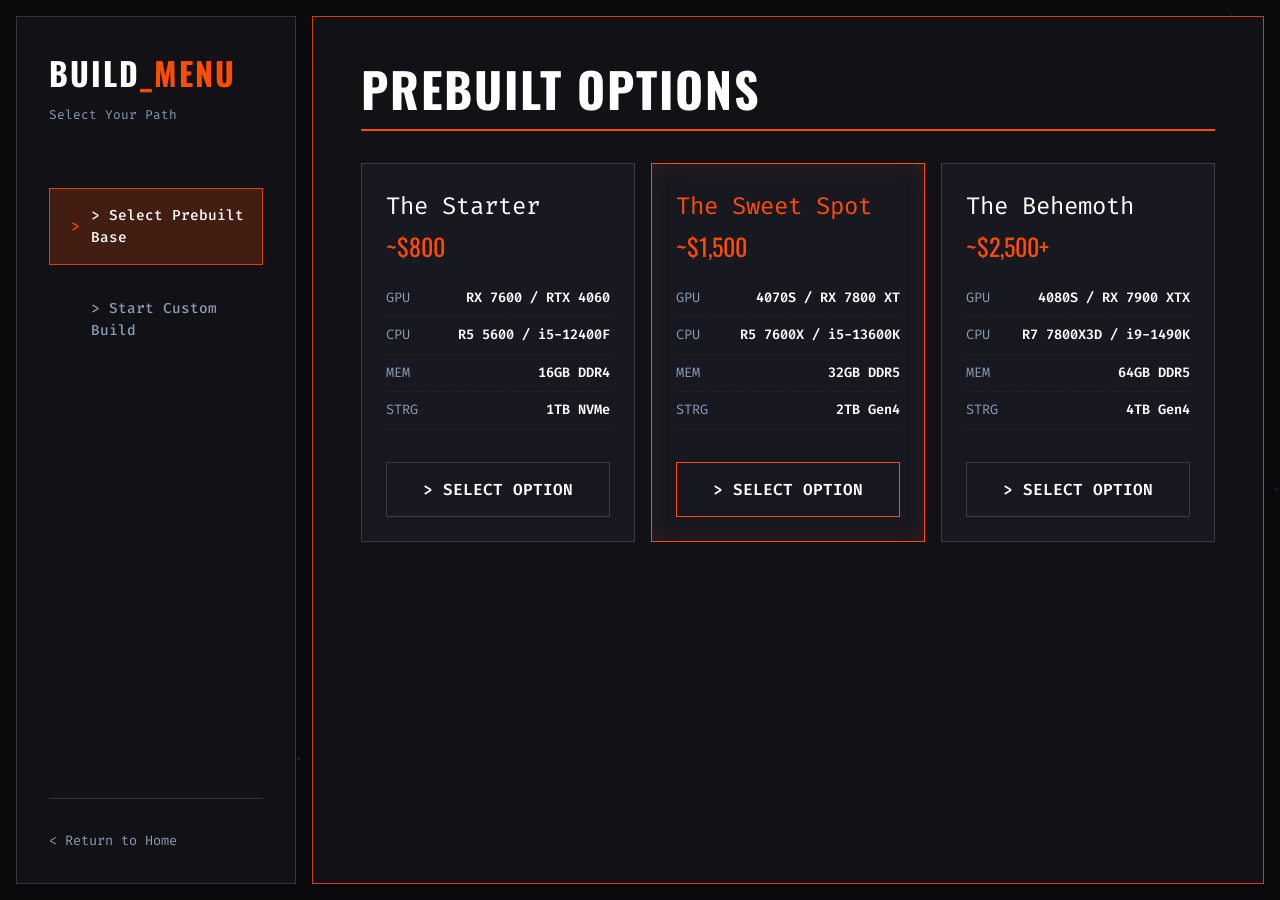
==== commit 8b76f804: "new ui!" ====
--- a/commission.html
+++ b/commission.html
@@ -1,286 +1,313 @@
 <!DOCTYPE html>
 <html lang="en">
-
 <head>
     <meta charset="UTF-8">
     <meta name="viewport" content="width=device-width, initial-scale=1.0">
-    <title>Start Your Build | Knox Rigs</title>
-    <meta name="description" content="Select a pre-configured tier or customize your own custom PC build.">
-    <link rel="preconnect" href="https://fonts.googleapis.com">
-    <link rel="preconnect" href="https://fonts.gstatic.com" crossorigin>
-    <link href="https://fonts.googleapis.com/css2?family=Fira+Code:wght@400;600;700&family=Outfit:wght@300;400;500;600;700;900&display=swap"
-        rel="stylesheet">
+    <title>KNOX // RIGS: BUILD_SEQ</title>
+    <meta name="description" content="Configure your custom PC build.">
     <link rel="stylesheet" href="style.css">
+    <style>
+        /* Specific overrides for the config sidebar layout */
+        .config-sidebar {
+            background: var(--bg-surface);
+            border: 1px solid var(--border-color);
+            padding: 2rem;
+            display: flex;
+            flex-direction: column;
+        }
+        .config-main {
+            background: var(--bg-surface);
+            border: 1px solid var(--border-action);
+            padding: 3rem;
+            overflow-y: auto;
+            position: relative;
+        }
+    </style>
 </head>
-
-<body class="commission-page">
-    <nav class="navbar glass-nav">
-        <div class="logo">
-            <a href="index.html" style="text-decoration: none; color: inherit;">Knox<span>Rigs</span></a>
-        </div>
-        <ul class="nav-links">
-            <li><a href="index.html#home">Home</a></li>
-            <li><a href="index.html#pricing">Pricing</a></li>
-            <li><a href="index.html#about">Our Story</a></li>
-            <li><a href="commission.html" class="btn-primary btn-small">Get Started</a></li>
-        </ul>
-        <div class="mobile-menu-btn">
-            <svg width="24" height="24" viewBox="0 0 24 24" fill="none" stroke="currentColor" stroke-width="2"
-                stroke-linecap="round" stroke-linejoin="round">
-                <line x1="3" y1="12" x2="21" y2="12"></line>
-                <line x1="3" y1="6" x2="21" y2="6"></line>
-                <line x1="3" y1="18" x2="21" y2="18"></line>
-            </svg>
-        </div>
-    </nav>
-
-    <header class="page-header mt-nav">
-        <div class="header-glow"></div>
-        <div class="container reveal">
-            <h1 class="glow-text text-center">Let's Get Started.</h1>
-            <p class="text-center subtitle">Choose a solid baseline or specify exactly what you're looking for.</p>
-        </div>
-    </header>
-
-    <section class="tiers-section pt-0">
-        <div class="container">
-            <div class="tiers-grid reveal">
-                <div class="tier-card glass-panel hover-glow" onclick="selectTier('The Starter ($800)')">
-                    <div class="tier-badge">Entry-Level</div>
-                    <h3>The Starter</h3>
-                    <p class="tier-desc">Perfect for competitive e-sports and smooth 1080p gaming on modern titles.</p>
-                    <div class="tier-price">~$800 <span>parts total</span></div>
-                    <ul class="tier-specs">
-                        <li><span class="spec-label">GPU</span> <span class="spec-value target-amd">RX 7600</span> /
-                            <span class="spec-value target-nvidia">RTX 4060</span>
-                        </li>
-                        <li><span class="spec-label">CPU</span> <span class="spec-value">Ryzen 5 5600</span> / <span
-                                class="spec-value">i5-12400F</span></li>
-                        <li><span class="spec-label">RAM</span> <span class="spec-value">16GB DDR4 3200MHz</span></li>
-                        <li><span class="spec-label">Storage</span> <span class="spec-value">1TB NVMe SSD</span></li>
-                    </ul>
-                    <button class="btn-secondary w-full mt-4 tier-btn">Select This Build</button>
-                </div>
-
-                <div class="tier-card glass-panel highlight-gradient hover-glow active-tier"
-                    onclick="selectTier('The Sweet Spot ($1,500)')">
-                    <div class="tier-badge popular-badge">Most Popular</div>
-                    <h3>The Sweet Spot</h3>
-                    <p class="tier-desc">The ideal balance of price and performance. Crushes 1440p gaming at high
-                        refresh rates.</p>
-                    <div class="tier-price">~$1,500 <span>parts total</span></div>
-                    <ul class="tier-specs">
-                        <li><span class="spec-label">GPU</span> <span class="spec-value target-nvidia">RTX 4070
-                                Super</span> / <span class="spec-value target-amd">RX 7800 XT</span></li>
-                        <li><span class="spec-label">CPU</span> <span class="spec-value">Ryzen 5 7600X</span> / <span
-                                class="spec-value">i5-13600K</span></li>
-                        <li><span class="spec-label">RAM</span> <span class="spec-value">32GB DDR5 6000MHz</span></li>
-                        <li><span class="spec-label">Storage</span> <span class="spec-value">2TB Gen4 NVMe SSD</span>
-                        </li>
-                    </ul>
-                    <button class="btn-primary w-full mt-4 tier-btn">Select This Build</button>
-                </div>
-
-                <div class="tier-card glass-panel hover-glow" onclick="selectTier('The Behemoth ($2,500+)')">
-                    <div class="tier-badge elite-badge">Enthusiast</div>
-                    <h3>The Behemoth</h3>
-                    <p class="tier-desc">No compromises. Max settings at 4K resolution, heavy rendering, or streaming.</p>
-                    <div class="tier-price">~$2,500+ <span>parts total</span></div>
-                    <ul class="tier-specs">
-                        <li><span class="spec-label">GPU</span> <span class="spec-value target-nvidia">RTX 4080
-                                Super</span> / <span class="spec-value target-amd">RX 7900 XTX</span></li>
-                        <li><span class="spec-label">CPU</span> <span class="spec-value">Ryzen 7 7800X3D</span> / <span
-                                class="spec-value">i9-14900K</span></li>
-                        <li><span class="spec-label">RAM</span> <span class="spec-value">64GB DDR5 6000MHz</span></li>
-                        <li><span class="spec-label">Storage</span> <span class="spec-value">4TB Gen4 NVMe SSD</span>
-                        </li>
-                    </ul>
-                    <button class="btn-secondary w-full mt-4 tier-btn">Select This Build</button>
-                </div>
+<body>
+    <canvas id="particles-bg"></canvas>
+
+    <div class="app-container">
+        
+        <!-- SIDEBAR NAVIGATION -->
+        <aside class="config-sidebar">
+            <div class="brand">
+                <h1>BUILD<span>_MENU</span></h1>
+                <p style="color: var(--text-dim); font-size: 0.8rem; margin-top: 0.5rem;">Select Your Path</p>
             </div>
-        </div>
-    </section>
-
-    <section class="form-section pt-0" id="commission-form">
-        <div class="container reveal">
-            <div class="form-container glass-panel form-glow">
-                <h2 class="form-title">Tell Us What You Need</h2>
-                <p class="form-subtitle">Drop your details below. You can base it off a tier above, or hit us with exactly what you want.</p>
-
-                <form id="commissionForm" action="https://formspree.io/f/xlgpjewn" method="POST"
-                    class="commission-form">
-
-                    <input type="hidden" name="_subject" value="New PC Build Request from Knox Rigs">
-
-                    <div class="form-group" style="transition: opacity 0.3s ease;">
-                        <label for="name">Full Name *</label>
-                        <input type="text" id="name" name="Full Name" required placeholder="John Doe">
-                    </div>
-
-                    <div class="form-group" style="transition: opacity 0.3s ease;">
-                        <label for="email">Contact Email Address *</label>
-                        <input type="email" id="email" name="Email Address" required placeholder="john@example.com">
-                        <small style="color: var(--text-muted); margin-top: 0.25rem;">We need an email so we can reply
-                            to you with a quote.</small>
-                    </div>
-
-                    <div class="form-group" style="transition: opacity 0.3s ease;">
-                        <label for="baseBuild">Base Build Configuration</label>
-                        <select id="baseBuild" name="Selected Build Tier">
-                            <option value="Custom - I'll specify below">Custom (I will specify parts below)</option>
-                            <option value="The Starter ($800)">The Starter (~$800 parts)</option>
-                            <option value="The Sweet Spot ($1,500)">The Sweet Spot (~$1,500 parts)</option>
-                            <option value="The Behemoth ($2,500+)">The Behemoth (~$2,500+ parts)</option>
-                        </select>
-                    </div>
-
-                    <div class="form-group" id="budgetGroup" style="transition: opacity 0.3s ease;">
-                        <label for="budget">Total Parts Budget ($) *</label>
-                        <input type="number" id="budget" name="Parts Budget" required placeholder="e.g. 1500">
-                    </div>
-
-                    <div class="form-group full-width" id="customPartsGroup" style="transition: opacity 0.3s ease;">
-                        <label for="customParts">Custom Parts / Specific Requests</label>
-                        <textarea id="customParts" name="Custom Parts Requests" rows="5"
-                            placeholder="List any specific parts you want (e.g. 'I want the Lian Li O11 Dynamic case and RGB fans' or 'Here is my PCPartPicker link: ...')"></textarea>
-                    </div>
-
-                    <div class="form-group full-width" style="transition: opacity 0.3s ease;">
-                        <label for="useCase">Primary Use Case</label>
-                        <textarea id="useCase" name="Primary Use Case" rows="3"
-                            placeholder="Gaming, Video Editing, Streaming, etc. Please list the main games or software you use."></textarea>
-                    </div>
-
-                    <div class="form-actions full-width mt-4">
-                        <button type="submit" id="submitBtn" class="btn-primary large-btn w-full">Submit Build
-                            Request</button>
+
+            <ul class="nav-menu">
+                <li class="nav-item active" onclick="switchView('prebuilts', this)">> Select Prebuilt Base</li>
+                <li class="nav-item" onclick="switchView('custom', this)">> Start Custom Build</li>
+            </ul>
+
+            <div class="sidebar-footer" style="margin-top: auto;">
+                <a href="index.html" class="return-link" style="display: block; margin-top: 1rem;">< Return to Home</a>
+            </div>
+        </aside>
+
+        <!-- MAIN STAGE -->
+        <main class="config-main">
+            
+            <!-- VIEW: PREBUILTS -->
+            <section id="view-prebuilts" class="view-section active">
+                <div class="sys-header">
+                    <h2>Prebuilt Options</h2>
+                </div>
+
+                <div class="tier-wrapper">
+                    <div class="tier-sys">
+                        <div class="tier-title">The Starter</div>
+                        <div class="tier-cost">~$800</div>
+                        <ul class="spec-list">
+                            <li><span class="spec-label">GPU</span><span class="spec-val">RX 7600 / RTX 4060</span></li>
+                            <li><span class="spec-label">CPU</span><span class="spec-val">R5 5600 / i5-12400F</span></li>
+                            <li><span class="spec-label">MEM</span><span class="spec-val">16GB DDR4</span></li>
+                            <li><span class="spec-label">STRG</span><span class="spec-val">1TB NVMe</span></li>
+                        </ul>
+                        <button class="cmd-btn cmd-btn-secondary w-full" onclick="openPrebuiltModal('The Starter ($800)')">> Select Option</button>
+                    </div>
+
+                    <div class="tier-sys recommended">
+                        <div class="tier-title" style="color: var(--accent-orange);">The Sweet Spot</div>
+                        <div class="tier-cost">~$1,500</div>
+                        <ul class="spec-list">
+                            <li><span class="spec-label">GPU</span><span class="spec-val">4070S / RX 7800 XT</span></li>
+                            <li><span class="spec-label">CPU</span><span class="spec-val">R5 7600X / i5-13600K</span></li>
+                            <li><span class="spec-label">MEM</span><span class="spec-val">32GB DDR5</span></li>
+                            <li><span class="spec-label">STRG</span><span class="spec-val">2TB Gen4</span></li>
+                        </ul>
+                        <button class="cmd-btn w-full" onclick="openPrebuiltModal('The Sweet Spot ($1,500)')">> Select Option</button>
+                    </div>
+
+                    <div class="tier-sys">
+                        <div class="tier-title">The Behemoth</div>
+                        <div class="tier-cost">~$2,500+</div>
+                        <ul class="spec-list">
+                            <li><span class="spec-label">GPU</span><span class="spec-val">4080S / RX 7900 XTX</span></li>
+                            <li><span class="spec-label">CPU</span><span class="spec-val">R7 7800X3D / i9-1490K</span></li>
+                            <li><span class="spec-label">MEM</span><span class="spec-val">64GB DDR5</span></li>
+                            <li><span class="spec-label">STRG</span><span class="spec-val">4TB Gen4</span></li>
+                        </ul>
+                        <button class="cmd-btn cmd-btn-secondary w-full" onclick="openPrebuiltModal('The Behemoth ($2,500+)')">> Select Option</button>
+                    </div>
+                </div>
+            </section>
+
+            <!-- VIEW: CUSTOM PC QUESTIONNAIRE -->
+            <section id="view-custom" class="view-section">
+                <div class="sys-header">
+                    <h2>Custom Questionnaire</h2>
+                </div>
+
+                <!-- Custom Setup Wizard -->
+                <form id="commissionForm" action="https://formspree.io/f/xlgpjewn" method="POST" class="sys-form">
+                    <input type="hidden" name="_subject" value="New PC Build Request from Knox Rigs (V3)">
+                    
+                    <!-- Step 1: Use Case -->
+                    <div class="step-container active" id="step-1">
+                        <h3 style="color: var(--accent-orange); margin-bottom: 0.5rem; font-size: 1.5rem;">Step 1: Primary Use Case</h3>
+                        <p style="color: var(--text-dim); margin-bottom: 2rem;">What will you be using this PC for mostly? (Gaming, Editing, etc).</p>
+                        
+                        <div class="form-group">
+                            <label for="useCase">Use Case Details</label>
+                            <textarea id="useCase" name="Primary Use Case" rows="5" placeholder="e.g. Valorant @ 1440p 240hz, Premiere Pro Rendering..."></textarea>
+                        </div>
+                        
+                        <div class="btn-group">
+                            <button type="button" class="cmd-btn" onclick="nextStep(2)">Next ></button>
+                        </div>
+                    </div>
+
+                    <!-- Step 2: Budget -->
+                    <div class="step-container" id="step-2">
+                        <h3 style="color: var(--accent-orange); margin-bottom: 0.5rem; font-size: 1.5rem;">Step 2: Budget</h3>
+                        <p style="color: var(--text-dim); margin-bottom: 2rem;">Total hardware parts budget ($USD).</p>
+                        
+                        <div class="form-group">
+                            <label for="budget">Maximum Budget *</label>
+                            <input type="number" id="budget" name="Parts Budget" placeholder="e.g. 1500" min="200">
+                        </div>
+                        
+                        <div class="btn-group">
+                            <button type="button" class="cmd-btn cmd-btn-secondary" onclick="showStep(1)">< Back</button>
+                            <button type="button" class="cmd-btn" onclick="goToStep3()">Next ></button>
+                        </div>
+                    </div>
+
+                    <!-- Step 3: Custom Parts -->
+                    <div class="step-container" id="step-3">
+                        <input type="hidden" id="baseBuild" name="Selected Build Tier" value="Custom V3 Build">
+                        <h3 style="color: var(--accent-orange); margin-bottom: 0.5rem; font-size: 1.5rem;">Step 3: Specific Requests</h3>
+                        <p style="color: var(--text-dim); margin-bottom: 2rem;">List specific preferred components (Cases, RGB limits, PCPartPicker links).</p>
+                        
+                        <div class="form-group">
+                            <label for="customParts">Hardware Requests</label>
+                            <textarea id="customParts" name="Custom Parts Requests" rows="5" placeholder="e.g. Needs to be in a Fractal North case." ></textarea>
+                        </div>
+                        
+                        <div class="btn-group">
+                            <button type="button" class="cmd-btn cmd-btn-secondary" onclick="showStep(2)">< Back</button>
+                            <button type="button" class="cmd-btn" onclick="nextStep(4)">Next ></button>
+                        </div>
+                    </div>
+
+                    <!-- Step 4: Contact -->
+                    <div class="step-container" id="step-4">
+                        <h3 style="color: var(--accent-orange); margin-bottom: 0.5rem; font-size: 1.5rem;">Step 4: Contact Info</h3>
+                        <p style="color: var(--text-dim); margin-bottom: 2rem;">Where should we send your quote?</p>
+                        
+                        <div class="form-group">
+                            <label for="name">Full Name *</label>
+                            <input type="text" id="name" name="Full Name" required placeholder="John Doe">
+                        </div>
+                        <div class="form-group">
+                            <label for="email">Email Address *</label>
+                            <input type="email" id="email" name="Email Address" required placeholder="john@example.com">
+                        </div>
+                        <div class="form-group">
+                            <label for="phone">Phone Number (Optional)</label>
+                            <input type="tel" id="phone" name="Phone Number" placeholder="(555) 555-5555">
+                        </div>
+                        
+                        <div class="btn-group">
+                            <button type="button" class="cmd-btn cmd-btn-secondary" onclick="showStep(3)">< Back</button>
+                            <button type="submit" id="submitBtn" class="cmd-btn">Submit Request</button>
+                        </div>
                     </div>
                 </form>
-            </div>
-        </div>
-    </section>
-
-    <div id="successModal" class="modal-overlay">
-        <div class="modal-content glass-panel">
-            <div class="modal-icon">
-                <svg width="48" height="48" viewBox="0 0 24 24" fill="none" stroke="currentColor" stroke-width="2"
-                    stroke-linecap="round" stroke-linejoin="round">
-                    <path d="M22 11.08V12a10 10 0 1 1-5.93-9.14"></path>
-                    <polyline points="22 4 12 14.01 9 11.01"></polyline>
-                </svg>
-            </div>
-            <h3>Request Received!</h3>
-            <p>Thanks for reaching out! We've received your build request. Please allow <strong>24-48 hours</strong> for
-                us to get back to you.</p>
-            <button class="btn-primary" onclick="closeModal()">Close & Return Home</button>
+            </section>
+        </main>
+    </div>
+
+    <!-- Modals -->
+    <div id="prebuiltModal" class="modal-overlay">
+        <div class="modal-content">
+            <h3 id="prebuiltModalTitle" style="color: var(--accent-orange); margin-bottom: 1rem;">Selected: [Tier]</h3>
+            <p style="color: var(--text-dim); margin-bottom: 2rem; font-size: 0.85rem;">Just need some quick info to get started.</p>
+            
+            <form id="prebuiltForm" action="https://formspree.io/f/xlgpjewn" method="POST" class="sys-form">
+                <input type="hidden" name="_subject" value="New Prebuilt Order from Knox Rigs">
+                <input type="hidden" name="Order Type" value="Prebuilt">
+                <input type="hidden" id="prebuiltTierHidden" name="Selected Prebuilt Tier" value="">
+                
+                <div class="form-group">
+                    <label for="pb-name">Full Name *</label>
+                    <input type="text" id="pb-name" name="Full Name" required>
+                </div>
+                <div class="form-group">
+                    <label for="pb-email">Email Address *</label>
+                    <input type="email" id="pb-email" name="Email Address" required>
+                </div>
+                <div class="form-group">
+                    <label for="pb-phone">Phone Number (Optional)</label>
+                    <input type="tel" id="pb-phone" name="Phone Number">
+                </div>
+                
+                <div class="btn-group mt-4">
+                    <button type="button" class="cmd-btn cmd-btn-secondary" onclick="closePrebuiltModal()">Cancel</button>
+                    <button type="submit" id="pbSubmitBtn" class="cmd-btn">Submit Request</button>
+                </div>
+            </form>
         </div>
     </div>
 
-    <footer class="footer">
-        <div class="footer-container">
-            <div class="footer-logo">
-                Knox<span>Rigs</span>
-            </div>
-            <p>&copy; 2026 Knox Rigs.</p>
+    <div id="successModal" class="modal-overlay">
+        <div class="modal-content" style="text-align: center;">
+            <div style="font-size: 3rem; color: var(--accent-orange); margin-bottom: 1rem;">// OK</div>
+            <h3 style="color: #fff; margin-bottom: 1rem;">Received!</h3>
+            <p style="color: var(--text-dim); margin-bottom: 2rem;">We will get back to you with a quote within 24-48 hours.</p>
+            <button class="cmd-btn w-full" onclick="closeModal()">Close</button>
         </div>
-    </footer>
+    </div>
 
     <script src="script.js"></script>
     <script>
-        function toggleCustomFields() {
-            const buildSelect = document.getElementById('baseBuild');
-            const budgetInput = document.getElementById('budget');
-            const customPartsArea = document.getElementById('customParts');
-            const budgetGroup = document.getElementById('budgetGroup');
-            const customPartsGroup = document.getElementById('customPartsGroup');
-
-            if (buildSelect && budgetInput && customPartsArea) {
-                if (buildSelect.value === "Custom - I'll specify below") {
-                    budgetInput.disabled = false;
-                    budgetInput.required = true;
-                    customPartsArea.disabled = false;
-
-                    if (budgetGroup) budgetGroup.style.opacity = '1';
-                    if (customPartsGroup) customPartsGroup.style.opacity = '1';
-                } else {
-                    budgetInput.disabled = true;
-                    budgetInput.required = false;
-                    budgetInput.value = ''; // Not applicable when prebuilt
-                    customPartsArea.disabled = true;
-                    customPartsArea.value = ''; // Not applicable
-
-                    if (budgetGroup) budgetGroup.style.opacity = '0.35';
-                    if (customPartsGroup) customPartsGroup.style.opacity = '0.35';
+        // Commission page specific logic (V3 Override)
+        function showStep(stepNum) {
+            document.querySelectorAll('.step-container').forEach(el => el.classList.remove('active'));
+            const targetStep = document.getElementById('step-' + stepNum);
+            if(targetStep) targetStep.classList.add('active');
+        }
+
+        function nextStep(stepNum) {
+            if (stepNum === 2) {
+                if (!document.getElementById('useCase').value.trim()) { alert('ERROR: INPUT REQUIRED.'); return; }
+            }
+            showStep(stepNum);
+        }
+
+        function goToStep3() {
+            const budgetStr = document.getElementById('budget').value;
+            if (!budgetStr) { alert('ERROR: INPUT REQUIRED.'); return; }
+            nextStep(3);
+        }
+
+        function openPrebuiltModal(tierName) {
+            document.getElementById('prebuiltModalTitle').innerText = 'TARGET: ' + tierName;
+            document.getElementById('prebuiltTierHidden').value = tierName;
+            document.getElementById('prebuiltModal').classList.add('active');
+        }
+
+        function closePrebuiltModal() {
+            document.getElementById('prebuiltModal').classList.remove('active');
+        }
+
+        function closeModal() {
+            window.location.href = 'index.html';
+        }
+
+        // Formspree logic remains identical mostly
+        const pbForm = document.getElementById('prebuiltForm');
+        const pbSubmitBtn = document.getElementById('pbSubmitBtn');
+        if (pbForm) {
+            pbForm.addEventListener('submit', async function (e) {
+                e.preventDefault();
+                const originalText = pbSubmitBtn.innerText;
+                pbSubmitBtn.innerText = 'TRANSMITTING...';
+                pbSubmitBtn.disabled = true;
+
+                const data = new FormData(pbForm);
+                try {
+                    const response = await fetch(pbForm.action, { method: pbForm.method, body: data, headers: { 'Accept': 'application/json' }});
+                    if (response.ok) {
+                        pbForm.reset();
+                        closePrebuiltModal();
+                        document.getElementById('successModal').classList.add('active');
+                    } else { throw new Error('Formspree returned an error'); }
+                } catch (error) {
+                    alert('TRANSMISSION FAILED.');
+                } finally {
+                    pbSubmitBtn.innerText = originalText;
+                    pbSubmitBtn.disabled = false;
                 }
-            }
-        }
-
-        function selectTier(tierName) {
-            const selectElement = document.getElementById('baseBuild');
-            if (selectElement) {
-                selectElement.value = tierName;
-                toggleCustomFields();
-                document.getElementById('commission-form').scrollIntoView({ behavior: 'smooth', block: 'start' });
-                selectElement.style.boxShadow = '0 0 15px rgba(56, 189, 248, 0.5)';
-                setTimeout(() => { selectElement.style.boxShadow = 'none'; }, 1000);
-            }
-        }
-
-        const selectEl = document.getElementById('baseBuild');
-        if (selectEl) {
-            selectEl.addEventListener('change', toggleCustomFields);
-            toggleCustomFields(); // Set initial state
+            });
         }
 
         const form = document.getElementById('commissionForm');
         const submitBtn = document.getElementById('submitBtn');
-        const modal = document.getElementById('successModal');
-
         if (form) {
             form.addEventListener('submit', async function (e) {
                 e.preventDefault();
-
                 const originalText = submitBtn.innerText;
-                submitBtn.innerText = 'Sending Request...';
+                submitBtn.innerText = 'TRANSMITTING...';
                 submitBtn.disabled = true;
-                submitBtn.style.opacity = '0.7';
 
                 const data = new FormData(form);
-
                 try {
-                    const response = await fetch(form.action, {
-                        method: form.method,
-                        body: data,
-                        headers: {
-                            'Accept': 'application/json'
-                        }
-                    });
-
+                    const response = await fetch(form.action, { method: form.method, body: data, headers: { 'Accept': 'application/json' }});
                     if (response.ok) {
                         form.reset();
-                        modal.classList.add('active');
-                        submitBtn.innerText = originalText;
-                        submitBtn.disabled = false;
-                        submitBtn.style.opacity = '1';
-                    } else {
-                        throw new Error('Formspree returned an error');
-                    }
+                        document.getElementById('successModal').classList.add('active');
+                    } else { throw new Error('Formspree returned an error'); }
                 } catch (error) {
-                    alert('Oops! There was a problem submitting your form. Please try again or email us directly at cashegley@gmail.com');
+                    alert('TRANSMISSION FAILED.');
+                } finally {
                     submitBtn.innerText = originalText;
                     submitBtn.disabled = false;
-                    submitBtn.style.opacity = '1';
                 }
             });
         }
-
-        function closeModal() {
-            if (modal) {
-                modal.classList.remove('active');
-                window.location.href = 'index.html';
-            }
-        }
     </script>
 </body>
-
 </html>
--- a/style.css
+++ b/style.css
@@ -1,24 +1,25 @@
+@import url('https://fonts.googleapis.com/css2?family=Fira+Code:wght@400;500;600;700&family=Oswald:wght@500;700;900&display=swap');
+
 :root {
-    --bg-main: #0a0a0a;
-    --bg-surface: #141414;
-    --bg-surface-hover: #1c1c1c;
+    --bg-base: #0a0a0c;
+    --bg-surface: #111116;
+    --bg-surface-light: #181820;
     
-    --border-color: #2a2a2a;
-    --border-hover: #444;
+    --accent-orange: #ff4d00;
+    --accent-orange-dim: rgba(255, 77, 0, 0.2);
     
-    --text-main: #f0f0f0;
-    --text-muted: #888;
-    
-    --accent-1: #00E5FF; /* Electric Cyan */
-    --accent-2: #ccff00; /* Toxic Green */
+    --text-primary: #ffffff;
+    --text-dim: #8b9bb4;
     
     --color-nvidia: #76b900;
-    --color-amd: #ed1c24;
+    --color-amd: #ff003c;
+    --color-intel: #0071c5;
     
-    --transition-snappy: 0.15s ease-out;
+    --font-ui: 'Fira Code', monospace;
+    --font-heading: 'Oswald', sans-serif;
     
-    --font-stack: 'Outfit', -apple-system, sans-serif;
-    --font-mono: 'Fira Code', monospace;
+    --border-color: rgba(255, 255, 255, 0.15);
+    --border-action: rgba(255, 77, 0, 0.8);
 }
 
 * {
@@ -27,802 +28,480 @@
     box-sizing: border-box;
 }
 
-html {
-    scroll-behavior: smooth;
-    scroll-padding-top: 100px;
-}
-
 body {
-    background-color: var(--bg-main);
-    color: var(--text-main);
-    font-family: var(--font-stack);
-    line-height: 1.6;
-    overflow-x: hidden;
+    background-color: var(--bg-base);
+    color: var(--text-primary);
+    font-family: var(--font-ui);
+    line-height: 1.5;
+    height: 100vh;
+    overflow: hidden; /* No scrolling allowed */
+    display: flex;
+}
+
+/* Base Typo */
+h1, h2, h3, h4 {
+    font-family: var(--font-heading);
+    text-transform: uppercase;
+    letter-spacing: 2px;
+}
+
+a {
+    color: var(--accent-orange);
+    text-decoration: none;
+    transition: 0.2s ease;
+}
+a:hover {
+    color: #fff;
+    text-shadow: 0 0 10px var(--accent-orange);
+}
+
+.highlight {
+    color: var(--accent-orange);
+}
+
+/* Particles Background */
+#particles-bg {
+    position: fixed;
+    top: 0; left: 0;
+    width: 100vw; height: 100vh;
+    z-index: -1;
+    pointer-events: none;
+    opacity: 0.3; /* Keep it subtle behind the harsh UI */
+}
+
+/* =========================================
+   APP LAYOUT (Grid)
+   ========================================= */
+.app-container {
+    display: grid;
+    grid-template-columns: 280px 1fr;
+    width: 100vw;
+    height: 100vh;
+    padding: 1rem;
+    gap: 1rem;
+}
+
+/* Sidebar */
+.sidebar {
+    background: var(--bg-surface);
+    border: 1px solid var(--border-color);
+    display: flex;
+    flex-direction: column;
+    padding: 2rem;
     position: relative;
-    /* Hard geometric grid */
-    background-image: 
-        linear-gradient(var(--border-color) 1px, transparent 1px),
-        linear-gradient(90deg, var(--border-color) 1px, transparent 1px);
-    background-size: 40px 40px;
-    background-position: center top;
-}
-
-/* Remove the old glow orbs */
-body::before, body::after {
+}
+.sidebar::after {
+    content: '';
+    position: absolute;
+    top: 10%; right: -1px;
+    width: 2px; height: 80%;
+    background: var(--accent-orange);
+    opacity: 0.3;
+}
+
+.brand {
+    margin-bottom: 4rem;
+}
+.brand h1 {
+    font-size: 2rem;
+    color: #fff;
+}
+.brand span { color: var(--accent-orange); }
+
+.nav-menu {
+    list-style: none;
+    display: flex;
+    flex-direction: column;
+    gap: 1rem;
+}
+.nav-item {
+    padding: 1rem;
+    border: 1px solid transparent;
+    cursor: pointer;
+    font-size: 0.9rem;
+    font-weight: 500;
+    color: var(--text-dim);
+    transition: 0.2s ease;
+    display: flex;
+    align-items: center;
+    gap: 1rem;
+}
+.nav-item::before {
+    content: '>';
+    color: var(--accent-orange);
+    opacity: 0;
+    transition: 0.2s ease;
+}
+.nav-item:hover {
+    border-color: var(--border-color);
+    background: var(--bg-surface-light);
+    color: #fff;
+}
+.nav-item:hover::before { opacity: 1; transform: translateX(5px); }
+.nav-item.active {
+    border-color: var(--border-action);
+    background: var(--accent-orange-dim);
+    color: #fff;
+}
+.nav-item.active::before { opacity: 1; transform: translateX(5px); }
+
+.sidebar-footer {
+    margin-top: auto;
+    font-size: 0.75rem;
+    color: var(--text-dim);
+    border-top: 1px solid var(--border-color);
+    padding-top: 1rem;
+}
+
+/* Main Stage */
+.main-stage {
+    background: var(--bg-surface);
+    border: 1px solid var(--border-color);
+    position: relative;
+    overflow-y: auto; /* Allow scrolling ONLY inside the main stage if needed */
+    padding: 3rem;
+    display: flex;
+    flex-direction: column;
+}
+
+/* Hide scrollbar for clean look */
+.main-stage::-webkit-scrollbar { width: 4px; }
+.main-stage::-webkit-scrollbar-track { background: transparent; }
+.main-stage::-webkit-scrollbar-thumb { background: var(--accent-orange); }
+
+/* View Management */
+.view-section {
     display: none;
-}
-
-h1, h2, h3, h4, h5 {
-    font-weight: 700;
-    line-height: 1.2;
+    width: 100%;
+    max-width: 1000px;
+    margin: 0 auto;
+    animation: bootUp 0.3s cubic-bezier(0.1, 0.9, 0.2, 1) forwards;
+}
+.view-section.active {
+    display: block;
+}
+
+@keyframes bootUp {
+    from { opacity: 0; transform: translateY(10px) scale(0.98); filter: blur(4px); }
+    to { opacity: 1; transform: translateY(0) scale(1); filter: blur(0); }
+}
+
+/* System Headers */
+.sys-header {
+    border-bottom: 2px solid var(--accent-orange);
+    padding-bottom: 1rem;
+    margin-bottom: 2rem;
+    display: flex;
+    align-items: flex-end;
+    gap: 1rem;
+}
+.sys-header h2 { font-size: 3rem; line-height: 1; }
+.sys-header .sys-status {
+    color: var(--text-dim);
+    font-size: 0.85rem;
+    background: rgba(255,255,255,0.05);
+    padding: 0.25rem 0.75rem;
+    border: 1px solid var(--border-color);
+}
+
+/* Home View */
+.hero-content {
+    margin-top: 10vh;
+}
+.hero-title {
+    font-size: clamp(3rem, 6vw, 6rem);
+    line-height: 1.1;
+    margin-bottom: 1.5rem;
     color: #fff;
     text-transform: uppercase;
-    letter-spacing: 0.05em;
-}
-
-p {
-    color: var(--text-muted);
-}
-
-.glow-text {
-    /* Repurposed class name to just be high contrast */
-    color: var(--text-main);
-}
-
-span {
-    color: var(--accent-1);
-}
-
-/* Buttons (Neobrutalist/Hardware) */
-.btn-primary, .btn-secondary {
-    display: inline-flex;
-    align-items: center;
-    justify-content: center;
-    padding: 0.75rem 1.5rem;
-    border-radius: 2px;
+}
+.hero-desc {
+    font-size: 1.25rem;
+    color: var(--text-dim);
+    max-width: 600px;
+    margin-bottom: 3rem;
+}
+
+/* Buttons */
+.cmd-btn {
+    display: inline-block;
+    background: transparent;
+    color: #fff;
+    border: 1px solid var(--accent-orange);
+    padding: 1rem 2rem;
+    font-family: var(--font-ui);
+    font-weight: 600;
     font-size: 1rem;
-    font-weight: 700;
-    text-decoration: none;
-    transition: var(--transition-snappy);
+    text-transform: uppercase;
     cursor: pointer;
-    font-family: var(--font-mono);
-    text-transform: uppercase;
-    letter-spacing: 1px;
-}
-
-.btn-primary {
-    background: var(--accent-1);
-    color: #000;
-    border: 2px solid var(--accent-1);
-    box-shadow: 4px 4px 0px rgba(0, 0, 0, 0.8);
-}
-
-.btn-primary:hover {
-    transform: translate(-2px, -2px);
-    box-shadow: 6px 6px 0px var(--accent-1);
-    background: #000;
-    color: var(--accent-1);
-}
-
-.btn-secondary {
-    background: var(--bg-surface);
-    color: var(--text-main);
-    border: 2px solid var(--border-color);
-    box-shadow: 4px 4px 0px rgba(0,0,0,0.8);
-}
-
-.btn-secondary:hover {
-    transform: translate(-2px, -2px);
-    border-color: var(--accent-2);
-    box-shadow: 6px 6px 0px var(--accent-2);
-    color: var(--accent-2);
-}
-
-.btn-small {
-    padding: 0.5rem 1.25rem;
-    font-size: 0.85rem;
-}
-
-.large-btn {
-    font-size: 1.1rem;
-    padding: 1.25rem 2.5rem; 
-}
-
-/* Glass Panels -> Brutalist Hardware Panels */
-.glass-panel {
-    background: var(--bg-surface);
-    border: 2px solid var(--border-color);
-    border-radius: 4px;
-    padding: 2.5rem;
-    transition: var(--transition-snappy);
-    box-shadow: 8px 8px 0px rgba(0,0,0,0.5);
-    /* Remove backdrop blur completely */
-    backdrop-filter: none;
-    -webkit-backdrop-filter: none;
-}
-
-.hover-glow:hover {
-    border-color: var(--accent-1);
-    transform: translate(-4px, -4px);
-    box-shadow: 12px 12px 0px rgba(0, 229, 255, 0.15);
-}
-
-/* Nav Bar */
-.navbar {
-    position: fixed;
-    top: 0;
-    width: 100%;
-    padding: 1.25rem 5%;
-    display: flex;
-    justify-content: space-between;
-    align-items: center;
-    z-index: 1000;
-    transition: all 0.3s ease;
-    background: var(--bg-main);
-    border-bottom: 2px solid var(--border-color);
-}
-
-.navbar.glass-nav {
-    /* Keep class for JS but override style */
-    background: var(--bg-main);
-    border-bottom: 2px solid var(--accent-1);
-}
-
-.logo {
-    font-size: 1.5rem;
-    font-weight: 900;
-    letter-spacing: 1px;
-    text-transform: uppercase;
-}
-
-.nav-links {
-    display: flex;
-    list-style: none;
-    gap: 2.5rem;
-    align-items: center;
-}
-
-.nav-links a:not(.btn-primary) {
-    color: var(--text-muted);
-    text-decoration: none;
-    font-weight: 600;
-    transition: color 0.2s ease;
-    font-size: 0.95rem;
-    text-transform: uppercase;
-    font-family: var(--font-mono);
-}
-
-.nav-links a:not(.btn-primary):hover {
-    color: var(--accent-1);
-}
-
-.mobile-menu-btn {
-    display: none;
-    color: #fff;
-    cursor: pointer;
-}
-
-/* Hero Section */
-.hero {
-    position: relative;
-    min-height: 100vh;
-    display: flex;
-    align-items: center;
-    justify-content: flex-start; /* Asymmetrical */
-    text-align: left;
-    padding: 8rem 5% 0;
-}
-
-.hero-glow {
-    display: none;
-}
-
-.hero-content {
-    max-width: 800px;
-    display: flex;
-    flex-direction: column;
-    align-items: flex-start;
-    gap: 1.5rem;
-}
-
+    transition: 0.2s ease;
+    box-shadow: inset 0 0 0 0 var(--accent-orange);
+}
+.cmd-btn:hover {
+    box-shadow: inset 300px 0 0 0 var(--accent-orange);
+    color: var(--bg-base);
+}
+.cmd-btn-secondary {
+    border-color: var(--border-color);
+}
+.cmd-btn-secondary:hover {
+    box-shadow: inset 300px 0 0 0 #fff;
+    border-color: #fff;
+    color: var(--bg-base);
+}
+
+/* Restored Hero Badge */
 .badge {
     display: inline-flex;
     align-items: center;
-    gap: 0.75rem;
-    background: var(--bg-surface);
-    color: var(--accent-2);
+    gap: 0.5rem;
     padding: 0.5rem 1rem;
-    border-radius: 2px;
-    font-weight: 600;
+    background: rgba(255, 77, 0, 0.1);
+    border: 1px solid var(--accent-orange);
+    color: var(--accent-orange);
+    font-family: var(--font-ui);
     font-size: 0.85rem;
-    border: 1px solid var(--accent-2);
-    font-family: var(--font-mono);
     text-transform: uppercase;
-}
-
+    letter-spacing: 1px;
+    margin-bottom: 2rem;
+}
 .pulse-dot {
+    width: 8px; height: 8px;
+    background: var(--accent-orange);
+    border-radius: 50%;
+    box-shadow: 0 0 10px var(--accent-orange);
+    animation: pulse 2s infinite;
+}
+@keyframes pulse {
+    0% { transform: scale(0.95); box-shadow: 0 0 0 0 rgba(255, 77, 0, 0.7); }
+    70% { transform: scale(1); box-shadow: 0 0 0 10px rgba(255, 77, 0, 0); }
+    100% { transform: scale(0.95); box-shadow: 0 0 0 0 rgba(255, 77, 0, 0); }
+}
+
+.typewriter-cursor {
+    display: inline-block;
     width: 8px;
-    height: 8px;
-    background-color: var(--accent-2);
-    border-radius: 0; /* Square dot */
-    animation: pulse-animation 1.5s infinite steps(2);
-}
-
-@keyframes pulse-animation {
-    0% { opacity: 1; }
-    50% { opacity: 0; }
-    100% { opacity: 1; }
-}
-
-.hero h1 {
-    font-size: clamp(3.5rem, 7vw, 6.5rem);
-    letter-spacing: -1px;
-    color: var(--text-main);
-    /* Hard text shadow */
-    text-shadow: 4px 4px 0px rgba(0, 229, 255, 0.2);
-}
-
-.hero p {
-    font-size: 1.25rem;
-    max-width: 650px;
-    border-left: 4px solid var(--accent-1);
-    padding-left: 1rem;
-    font-family: var(--font-mono);
-}
-
-.hero-buttons {
-    display: flex;
-    gap: 1rem;
-    margin-top: 1.5rem;
-    justify-content: flex-start;
-}
-
-/* Standard Section Spacing */
-section {
-    padding: 6rem 5%;
-}
-
-.section-container {
-    max-width: 1200px;
-    margin: 0 auto;
-}
-
-.section-header {
-    text-align: left;
-    margin-bottom: 4rem;
-    border-bottom: 2px solid var(--border-color);
-    padding-bottom: 1rem;
-}
-
-.section-title {
-    font-size: clamp(2.5rem, 4vw, 3.5rem);
-    margin-bottom: 0.5rem;
-}
-
-.section-subtitle {
-    font-size: 1.15rem;
-    max-width: 600px;
-    font-family: var(--font-mono);
-}
-
-/* Pricing Section */
-.pricing-cards {
+    height: 1em;
+    background-color: var(--accent-orange);
+    animation: blink 1s step-end infinite;
+    vertical-align: text-bottom;
+    margin-left: 5px;
+}
+@keyframes blink { 50% { opacity: 0; } }
+
+
+/* Pricing Grid */
+.sys-grid {
     display: grid;
-    grid-template-columns: repeat(auto-fit, minmax(300px, 1fr));
-    gap: 2rem;
+    grid-template-columns: repeat(3, 1fr);
+    gap: 1.5rem;
     margin-bottom: 3rem;
 }
-
-.price-card {
-    text-align: left;
-    display: flex;
-    flex-direction: column;
-    gap: 1rem;
-}
-
-.price-icon {
-    width: 50px;
-    height: 50px;
-    background: var(--bg-main);
-    border: 2px solid var(--border-hover);
-    border-radius: 2px;
-    display: flex;
-    align-items: center;
-    justify-content: center;
-    color: var(--accent-1);
+.sys-card {
+    border: 1px solid var(--border-color);
+    background: var(--bg-surface-light);
+    padding: 2rem;
+    transition: 0.2s ease;
+}
+.sys-card:hover {
+    border-color: var(--accent-orange);
+    transform: translateY(-5px);
+}
+.sys-card h3 { font-size: 1.5rem; margin-bottom: 1rem; color: #fff; }
+.sys-price {
+    font-family: var(--font-heading);
+    font-size: 2.5rem;
+    color: var(--accent-orange);
     margin-bottom: 1rem;
-}
-
-.price-card h3 {
-    font-size: 1.5rem;
-    font-family: var(--font-mono);
-}
-
-.price-amount {
-    font-size: 3rem;
-    font-weight: 900;
-    color: var(--text-main);
-    display: flex;
-    align-items: baseline;
-    gap: 0.5rem;
-}
-
-.price-amount span {
-    font-size: 1rem;
-    color: var(--text-muted);
-    font-family: var(--font-mono);
-}
-
-.total-bar {
-    display: flex;
-    justify-content: space-between;
-    align-items: center;
-    flex-wrap: wrap;
-    gap: 2rem;
-    background: var(--accent-1);
-    color: #000;
-    border-color: var(--accent-1);
-    box-shadow: 8px 8px 0px rgba(0,0,0,0.8);
-}
-
-.total-bar h4 {
-    color: #000;
-    font-family: var(--font-mono);
-}
-
-.total-bar p {
-    color: #111;
-    font-weight: 600;
-}
-
-.total-bar .btn-primary {
-    background: #000;
-    color: var(--accent-1);
-    border-color: #000;
-}
-
-.total-bar .btn-primary:hover {
-    background: var(--bg-surface);
-    color: var(--text-main);
-    box-shadow: 4px 4px 0px rgba(0,0,0,0.9);
-}
-
-/* Custom Highlight styles */
-.highlight-gradient {
-    border-color: var(--accent-2);
-    box-shadow: 8px 8px 0px rgba(204, 255, 0, 0.15);
-}
-
-.popular-badge {
-    background: var(--accent-2);
-    color: #000;
-    padding: 0.25rem 0.75rem;
-    font-size: 0.8rem;
-    font-weight: 700;
-    border-radius: 2px;
-    display: inline-block;
-    margin-bottom: 1rem;
-    text-transform: uppercase;
-    font-family: var(--font-mono);
-}
-
-/* About Section */
-.about-grid {
-    display: grid;
-    grid-template-columns: 1fr 1fr;
-    gap: 4rem;
-    align-items: center;
-}
-
-.about-text {
-    display: flex;
-    flex-direction: column;
-    gap: 1.5rem;
-}
-
-.icon-wrap {
-    width: 60px;
-    height: 60px;
-    background: var(--bg-main);
-    border: 2px solid var(--border-color);
-    display: flex;
-    align-items: center;
-    justify-content: center;
-    color: var(--accent-1);
-}
-
-.builder-cards {
-    display: flex;
-    flex-direction: column;
-    gap: 1.5rem;
-}
-
-.builder-card {
+    line-height: 1;
+}
+.sys-desc { font-size: 0.85rem; color: var(--text-dim); }
+.total-calc {
+    border: 1px dashed var(--accent-orange);
     padding: 2rem;
-    display: flex;
-    flex-direction: column;
-    gap: 1rem;
-}
-
-.builder-card.glass-panel {
-    padding: 1.5rem;
-}
-
-.builder-header {
-    display: flex;
-    align-items: center;
-    gap: 1rem;
-    border-bottom: 2px solid var(--border-color);
-    padding-bottom: 1rem;
-}
-
-.builder-avatar {
-    width: 50px;
-    height: 50px;
-    background: var(--accent-1);
-    color: #000;
-    border-radius: 2px;
-    display: flex;
-    align-items: center;
-    justify-content: center;
-    font-size: 1.5rem;
-    font-weight: 900;
-    font-family: var(--font-mono);
-}
-
-.builder-info h4 {
-    font-size: 1.25rem;
-    margin-bottom: 0.25rem;
-}
-
-.builder-info span {
-    font-size: 0.85rem;
-    color: var(--text-muted);
-    font-family: var(--font-mono);
-}
-
-.builder-specs {
-    list-style: none;
-}
-
-.builder-specs li {
-    display: flex;
-    justify-content: space-between;
-    padding: 0.75rem 0;
-    border-bottom: 1px dotted var(--border-hover);
-    font-size: 0.9rem;
-}
-
-.builder-specs li:last-child {
-    border-bottom: none;
-}
-
-.spec-label {
-    color: var(--text-muted);
-    font-family: var(--font-mono);
-}
-
-.spec-value {
-    font-weight: 600;
-}
-
-.target-nvidia { color: var(--color-nvidia); }
-.target-amd { color: var(--color-amd); }
-
-/* CTA Section */
-.cta {
-    padding: 6rem 5%;
-}
-
-.cta-inner {
-    text-align: center;
-    display: flex;
-    flex-direction: column;
-    align-items: center;
-    gap: 1.5rem;
-    background: var(--bg-surface);
-    border: 2px dashed var(--border-hover);
-}
-
-/* Commission Page Header */
-.page-header {
-    padding: 10rem 5% 4rem;
-    text-align: left;
-    border-bottom: 2px solid var(--border-color);
-    background: var(--bg-main);
-}
-
-.pt-0 {
-    padding-top: 4rem;
-}
-
-/* Tiers Grid */
-.tiers-grid {
-    display: grid;
-    grid-template-columns: repeat(auto-fit, minmax(320px, 1fr));
-    gap: 2rem;
-}
-
-.tier-card {
-    display: flex;
-    flex-direction: column;
-}
-
-.tier-badge {
-    background: var(--border-color);
-    color: var(--text-main);
-    padding: 0.4rem 0.8rem;
-    font-size: 0.8rem;
-    font-weight: 700;
-    border-radius: 2px;
-    display: inline-block;
-    margin-bottom: 1rem;
-    align-self: flex-start;
-    font-family: var(--font-mono);
-    text-transform: uppercase;
-}
-
-.elite-badge {
-    background: var(--accent-1);
-    color: #000;
-}
-
-.tier-desc {
-    margin: 1rem 0;
-    flex-grow: 1;
-}
-
-.tier-price {
-    font-size: 2.5rem;
-    font-weight: 900;
-    color: var(--text-main);
-    margin-bottom: 1.5rem;
-    display: flex;
-    align-items: baseline;
-    gap: 0.5rem;
-    font-family: var(--font-mono);
-}
-
-.tier-price span {
-    font-size: 1rem;
-    color: var(--text-muted);
-    text-transform: none;
-}
-
-.tier-specs {
-    list-style: none;
-    margin-bottom: 2rem;
-    background: var(--bg-main);
-    padding: 1rem;
-    border: 1px solid var(--border-color);
-}
-
-.tier-specs li {
-    display: flex;
-    justify-content: space-between;
-    padding: 0.75rem 0;
-    border-bottom: 1px dashed var(--border-hover);
-    font-size: 0.95rem;
-}
-
-.tier-specs li:last-child {
-    border-bottom: none;
-}
-
-.tier-btn {
-    margin-top: auto;
-}
-
-.w-full {
-    width: 100%;
-}
-
-.mt-4 {
-    margin-top: 1.5rem;
-}
-
-/* Form Styles */
-.form-section {
-    position: relative;
-    padding-bottom: 8rem;
-}
-
-.form-container {
-    max-width: 800px;
-    margin: 0 auto;
-}
-
-.form-title {
-    margin-bottom: 0.5rem;
-}
-
-.form-subtitle {
-    margin-bottom: 2.5rem;
-    font-family: var(--font-mono);
-}
-
-.commission-form {
+    background: var(--accent-orange-dim);
+    margin-top: 2rem;
+}
+
+/* Team Grid */
+.team-grid {
     display: grid;
     grid-template-columns: 1fr 1fr;
     gap: 1.5rem;
 }
-
-.form-group {
-    display: flex;
-    flex-direction: column;
-    gap: 0.5rem;
-}
-
-.full-width {
-    grid-column: 1 / -1;
-}
-
-label {
-    font-size: 0.9rem;
-    font-weight: 600;
-    color: var(--text-main);
-    font-family: var(--font-mono);
-    text-transform: uppercase;
-}
-
-input, select, textarea {
-    width: 100%;
-    background: var(--bg-main);
-    border: 2px solid var(--border-color);
-    border-radius: 2px;
-    padding: 1rem;
-    color: var(--text-main);
-    font-family: var(--font-stack);
-    font-size: 1rem;
-    transition: var(--transition-snappy);
-}
-
-input:focus, select:focus, textarea:focus {
-    outline: none;
-    border-color: var(--accent-1);
-    box-shadow: 4px 4px 0px rgba(0, 229, 255, 0.2);
-    background: var(--bg-surface-hover);
-}
-
-textarea {
-    resize: vertical;
-    min-height: 120px;
-}
-
-select {
-    appearance: none;
-    background-image: url("data:image/svg+xml;charset=UTF-8,%3csvg xmlns='http://www.w3.org/2000/svg' viewBox='0 0 24 24' fill='none' stroke='%23f8fafc' stroke-width='2' stroke-linecap='round' stroke-linejoin='round'%3e%3cpolyline points='6 9 12 15 18 9'%3e%3c/polyline%3e%3c/svg%3e");
-    background-repeat: no-repeat;
-    background-position: right 1rem center;
-    background-size: 1em;
-}
-
-input:disabled, textarea:disabled {
-    opacity: 0.5;
-    cursor: not-allowed;
-    background: var(--bg-main);
-}
-
-/* Success Modal */
+.team-card {
+    border: 1px solid var(--border-color);
+    padding: 1.5rem;
+    background: var(--bg-surface-light);
+    display: flex;
+    flex-direction: column;
+}
+.team-header {
+    display: flex;
+    justify-content: space-between;
+    align-items: center;
+    border-bottom: 1px solid var(--border-color);
+    padding-bottom: 1rem;
+    margin-bottom: 1rem;
+}
+.team-name { font-size: 1.5rem; color: var(--accent-orange); }
+.team-role { font-size: 0.75rem; color: var(--text-dim); padding: 0.25rem 0.5rem; background: rgba(255,255,255,0.05); }
+
+.spec-list {
+    list-style: none;
+    font-size: 0.85rem;
+}
+.spec-list li {
+    display: flex;
+    justify-content: space-between;
+    margin-bottom: 0.5rem;
+    padding-bottom: 0.5rem;
+    border-bottom: 1px dashed rgba(255,255,255,0.05);
+}
+.spec-label { color: var(--text-dim); }
+.spec-val { color: #fff; font-weight: 600; text-align: right; }
+
+.target-nvidia { color: var(--color-nvidia) !important; text-shadow: 0 0 5px rgba(118, 185, 0, 0.4); }
+.target-amd { color: var(--color-amd) !important; text-shadow: 0 0 5px rgba(255, 0, 60, 0.4); }
+.target-intel { color: var(--color-intel) !important; text-shadow: 0 0 5px rgba(0, 113, 197, 0.4); }
+
+/* Start Build View (Tiers) */
+.tier-wrapper {
+    display: grid;
+    grid-template-columns: repeat(3, 1fr);
+    gap: 1rem;
+    margin-bottom: 3rem;
+}
+.tier-sys {
+    border: 1px solid var(--border-color);
+    background: var(--bg-surface-light);
+    padding: 1.5rem;
+    display: flex;
+    flex-direction: column;
+}
+.tier-sys.recommended {
+    border-color: var(--accent-orange);
+    box-shadow: inset 0 0 20px rgba(255, 77, 0, 0.1);
+}
+.tier-title { font-size: 1.5rem; margin-bottom: 0.25rem; }
+.tier-cost { color: var(--accent-orange); font-family: var(--font-heading); font-size: 1.5rem; margin-bottom: 1.5rem; }
+.tier-sys .spec-list { margin-bottom: 1.5rem; flex-grow: 1; }
+
+.custom-box {
+    border: 1px solid var(--border-color);
+    padding: 2rem;
+    text-align: center;
+    background: rgba(255,255,255,0.02);
+}
+
+/* Modal Core (Prebuilt Checkout) */
 .modal-overlay {
     position: fixed;
-    top: 0; left: 0; width: 100%; height: 100%;
-    background: rgba(0, 0, 0, 0.8);
-    display: flex;
+    top: 0; left: 0; right: 0; bottom: 0;
+    background: rgba(10, 10, 12, 0.9);
+    display: none;
     align-items: center;
     justify-content: center;
-    opacity: 0;
-    visibility: hidden;
-    transition: var(--transition-snappy);
-    z-index: 9999;
-}
-
-.modal-overlay.active {
-    opacity: 1;
-    visibility: visible;
-}
-
+    z-index: 1000;
+}
+.modal-overlay.active { display: flex; }
 .modal-content {
+    background: var(--bg-surface);
+    border: 1px solid var(--accent-orange);
+    padding: 3rem;
+    width: 100%;
     max-width: 500px;
-    width: 90%;
-    text-align: center;
-    transform: translateY(20px);
-    border: 2px solid var(--accent-1);
-    box-shadow: 12px 12px 0px rgba(0, 229, 255, 0.2);
-}
-
-.modal-overlay.active .modal-content {
-    transform: translateY(0);
-}
-
-.modal-icon {
-    width: 80px;
-    height: 80px;
-    background: var(--bg-main);
-    border: 2px solid var(--accent-1);
-    color: var(--accent-1);
-    border-radius: 50%;
+    box-shadow: 0 20px 50px rgba(0,0,0,0.8);
+}
+
+/* Forms (Configurator & Modals) */
+.sys-form {
+    display: flex;
+    flex-direction: column;
+    gap: 1.5rem;
+}
+.form-group {
+    display: flex;
+    flex-direction: column;
+    gap: 0.5rem;
+}
+.form-group label {
+    font-size: 0.85rem;
+    color: var(--accent-orange);
+    text-transform: uppercase;
+}
+.form-group input, 
+.form-group textarea,
+.form-group select {
+    background: var(--bg-base);
+    border: 1px solid var(--border-color);
+    color: #fff;
+    padding: 1rem;
+    font-family: var(--font-ui);
+    outline: none;
+    transition: 0.2s ease;
+}
+.form-group input:focus, 
+.form-group textarea:focus {
+    border-color: var(--accent-orange);
+    box-shadow: inset 0 0 10px rgba(255, 77, 0, 0.1);
+}
+
+/* Commission Page specific overrides (No sidebar) */
+.commission-page {
     display: flex;
     align-items: center;
     justify-content: center;
-    margin: 0 auto 1.5rem;
-}
-
-.modal-content h3 {
-    margin-bottom: 1rem;
-}
-
-.modal-content p {
-    margin-bottom: 2rem;
-}
-
-/* Footer */
-.footer {
-    border-top: 2px solid var(--border-color);
-    padding: 3rem 5%;
-    background: var(--bg-main);
-}
-
-.footer-container {
-    max-width: 1200px;
-    margin: 0 auto;
+    padding: 2rem;
+}
+.configurator-window {
+    width: 100%;
+    max-width: 800px;
+    background: var(--bg-surface);
+    border: 1px solid var(--border-action);
+    height: 80vh;
+    display: flex;
+    flex-direction: column;
+    box-shadow: 0 20px 50px rgba(0,0,0,0.8);
+}
+.config-header {
+    padding: 1.5rem 2rem;
+    border-bottom: 1px solid var(--border-color);
     display: flex;
     justify-content: space-between;
     align-items: center;
-}
-
-.footer-logo {
-    font-size: 1.25rem;
-    font-weight: 900;
-}
-
-/* Animations & Utilities */
-.reveal {
-    opacity: 0;
-    transform: translateY(20px);
-    transition: all 0.6s cubic-bezier(0.25, 0.8, 0.25, 1);
-}
-
-.reveal.active {
-    opacity: 1;
-    transform: translateY(0);
-}
-
-.text-center { text-align: center; }
-
-@media (max-width: 900px) {
-    .commission-form {
-        grid-template-columns: 1fr;
-    }
-    .about-grid {
-        grid-template-columns: 1fr;
-    }
+    background: var(--bg-base);
+}
+.config-body {
+    padding: 3rem;
+    overflow-y: auto;
+    flex-grow: 1;
+}
+
+.step-container {
+    display: none;
+    animation: bootUp 0.3s ease forwards;
+}
+.step-container.active { display: block; }
+.btn-group { display: flex; gap: 1rem; margin-top: 2rem; }
+.btn-group button { flex: 1; }
+
+.return-link {
+    color: var(--text-dim);
+    font-size: 0.85rem;
+}
+.return-link:hover { color: var(--accent-orange); }
+
+@media (max-width: 1024px) {
+    .app-container { grid-template-columns: 200px 1fr; }
+    .sys-grid { grid-template-columns: 1fr; }
+    .tier-wrapper { grid-template-columns: 1fr; }
 }
 
 @media (max-width: 768px) {
-    .navbar { padding: 1rem 5%; }
-    .nav-links {
-        position: fixed;
-        top: 70px;
-        left: -100%;
-        width: 100%;
-        height: calc(100vh - 70px);
-        background: var(--bg-main);
-        flex-direction: column;
-        justify-content: center;
-        transition: 0.3s ease-in-out;
-        border-top: 2px solid var(--border-color);
-    }
-    .nav-links.active { left: 0; }
-    .mobile-menu-btn { display: block; }
-    
-    .hero {
-        align-items: flex-start;
-        padding-top: 8rem;
-    }
-    .hero-content { align-items: flex-start; text-align: left; }
-    .hero-buttons { flex-direction: column; width: 100%; }
-    .hero-buttons a { width: 100%; }
-    
-    .section-title { font-size: 2rem; }
-}
+    body { height: auto; overflow: auto; display: block; }
+    .app-container { display: block; padding: 0; min-height: 100vh; }
+    .sidebar { width: 100%; border-bottom: 2px solid var(--accent-orange); border-right: none; padding: 1.5rem; }
+    .main-stage { min-height: calc(100vh - 300px); border: none; padding: 1.5rem; }
+    .team-grid { grid-template-columns: 1fr; }
+}
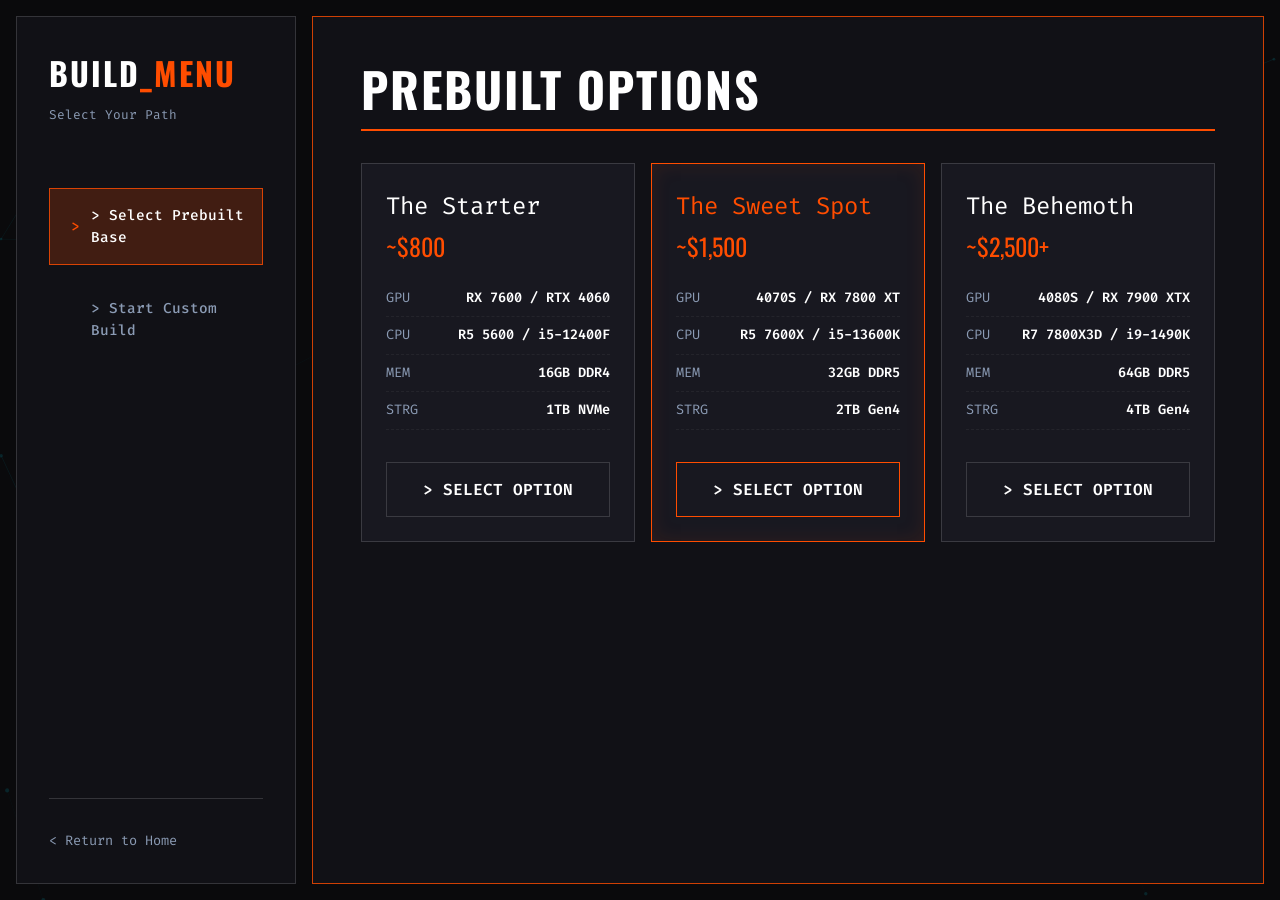
==== commit 53344765: "mobile" ====
--- a/commission.html
+++ b/commission.html
@@ -31,18 +31,23 @@
         
         <!-- SIDEBAR NAVIGATION -->
         <aside class="config-sidebar">
-            <div class="brand">
-                <h1>BUILD<span>_MENU</span></h1>
-                <p style="color: var(--text-dim); font-size: 0.8rem; margin-top: 0.5rem;">Select Your Path</p>
+            <div class="sidebar-top">
+                <div class="brand">
+                    <h1>BUILD<span>_MENU</span></h1>
+                    <p style="color: var(--text-dim); font-size: 0.8rem; margin-top: 0.5rem;">Select Your Path</p>
+                </div>
+                <button class="mobile-toggle" onclick="toggleNav()">MENU</button>
             </div>
 
-            <ul class="nav-menu">
-                <li class="nav-item active" onclick="switchView('prebuilts', this)">> Select Prebuilt Base</li>
-                <li class="nav-item" onclick="switchView('custom', this)">> Start Custom Build</li>
-            </ul>
-
-            <div class="sidebar-footer" style="margin-top: auto;">
-                <a href="index.html" class="return-link" style="display: block; margin-top: 1rem;">< Return to Home</a>
+            <div class="nav-container" id="mobile-nav">
+                <ul class="nav-menu">
+                    <li class="nav-item active" onclick="switchView('prebuilts', this)">> Select Prebuilt Base</li>
+                    <li class="nav-item" onclick="switchView('custom', this)">> Start Custom Build</li>
+                </ul>
+
+                <div class="sidebar-footer" style="margin-top: auto;">
+                    <a href="index.html" class="return-link" style="display: block; margin-top: 1rem;">< Return to Home</a>
+                </div>
             </div>
         </aside>
 
--- a/style.css
+++ b/style.css
@@ -99,8 +99,35 @@
     opacity: 0.3;
 }
 
+.sidebar-top {
+    margin-bottom: 4rem;
+    display: flex;
+    justify-content: space-between;
+    align-items: center;
+}
 .brand {
-    margin-bottom: 4rem;
+    margin-bottom: 0;
+}
+.mobile-toggle {
+    display: none;
+    background: transparent;
+    border: 1px solid var(--accent-orange);
+    color: var(--accent-orange);
+    padding: 0.5rem 1rem;
+    cursor: pointer;
+    font-family: var(--font-ui);
+    text-transform: uppercase;
+    font-weight: 600;
+    transition: 0.2s ease;
+}
+.mobile-toggle:hover {
+    background: var(--accent-orange-dim);
+    color: #fff;
+}
+.nav-container {
+    display: flex;
+    flex-direction: column;
+    flex-grow: 1;
 }
 .brand h1 {
     font-size: 2rem;
@@ -501,7 +528,16 @@
 @media (max-width: 768px) {
     body { height: auto; overflow: auto; display: block; }
     .app-container { display: block; padding: 0; min-height: 100vh; }
-    .sidebar { width: 100%; border-bottom: 2px solid var(--accent-orange); border-right: none; padding: 1.5rem; }
-    .main-stage { min-height: calc(100vh - 300px); border: none; padding: 1.5rem; }
+    .sidebar, .config-sidebar { width: 100%; border-bottom: 2px solid var(--accent-orange); border-right: none; padding: 1.5rem; }
+    .main-stage, .config-main { min-height: calc(100vh - 300px); border: none; padding: 1.5rem; }
     .team-grid { grid-template-columns: 1fr; }
-}
+    
+    .sidebar-top { margin-bottom: 0; }
+    .mobile-toggle { display: block; }
+    .nav-container {
+        display: none;
+        margin-top: 1.5rem;
+        animation: bootUp 0.3s cubic-bezier(0.1, 0.9, 0.2, 1) forwards;
+    }
+    .nav-container.open { display: flex; }
+}
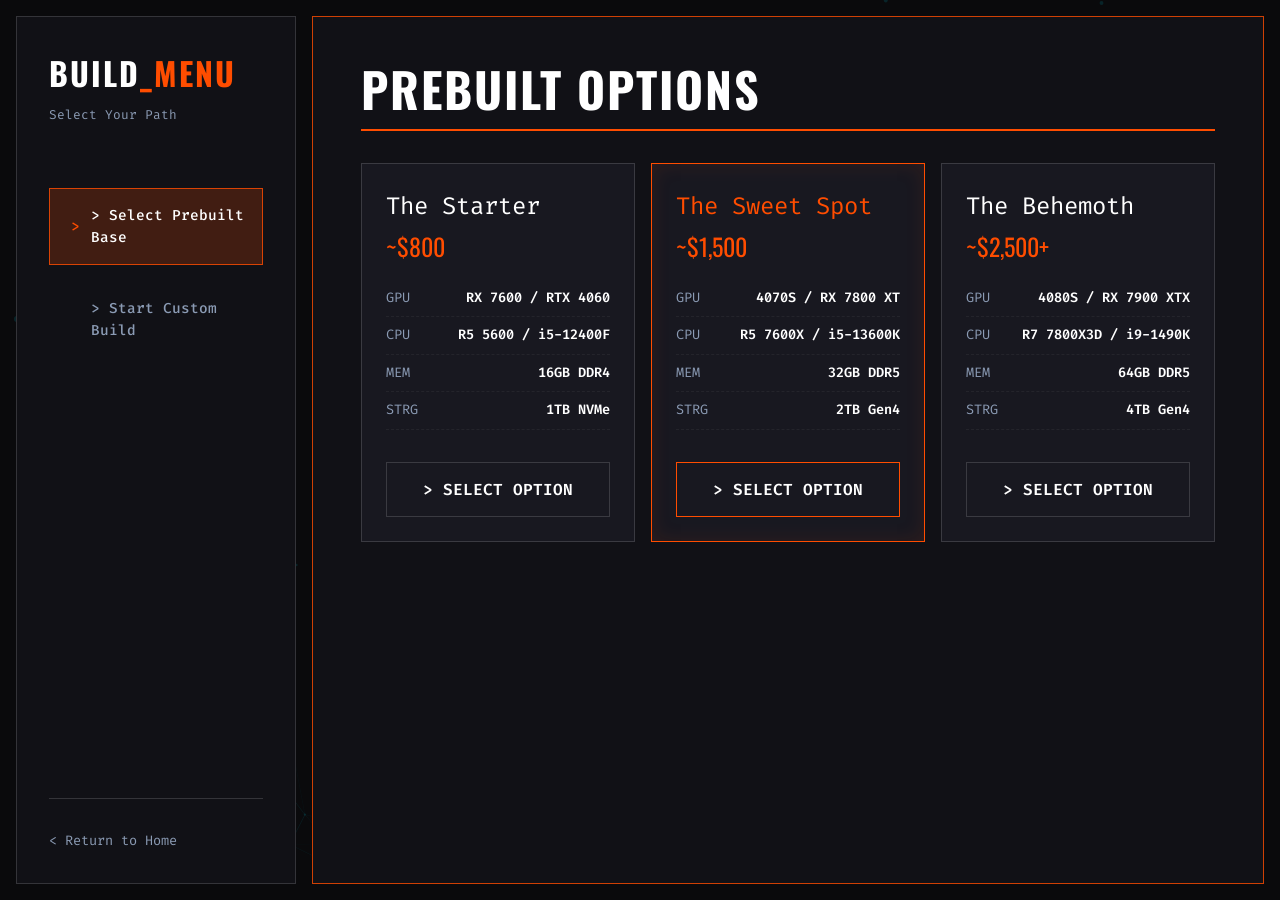
==== commit 91badb3f: "mobile hopefully" ====
--- a/commission.html
+++ b/commission.html
@@ -31,23 +31,24 @@
         
         <!-- SIDEBAR NAVIGATION -->
         <aside class="config-sidebar">
-            <div class="sidebar-top">
-                <div class="brand">
-                    <h1>BUILD<span>_MENU</span></h1>
-                    <p style="color: var(--text-dim); font-size: 0.8rem; margin-top: 0.5rem;">Select Your Path</p>
-                </div>
-                <button class="mobile-toggle" onclick="toggleNav()">MENU</button>
+            <div class="brand">
+                <h1>BUILD<span>_MENU</span></h1>
+                <p style="color: var(--text-dim); font-size: 0.8rem; margin-top: 0.5rem;">Select Your Path</p>
             </div>
 
-            <div class="nav-container" id="mobile-nav">
-                <ul class="nav-menu">
-                    <li class="nav-item active" onclick="switchView('prebuilts', this)">> Select Prebuilt Base</li>
-                    <li class="nav-item" onclick="switchView('custom', this)">> Start Custom Build</li>
-                </ul>
-
-                <div class="sidebar-footer" style="margin-top: auto;">
-                    <a href="index.html" class="return-link" style="display: block; margin-top: 1rem;">< Return to Home</a>
-                </div>
+            <select id="mobile-nav-select" class="mobile-select" onchange="handleMobileNavCommission(this)">
+                <option value="prebuilts">Select Prebuilt Base</option>
+                <option value="custom">Start Custom Build</option>
+                <option value="home">Return to Home</option>
+            </select>
+
+            <ul class="nav-menu">
+                <li class="nav-item active" onclick="switchView('prebuilts', this)">> Select Prebuilt Base</li>
+                <li class="nav-item" onclick="switchView('custom', this)">> Start Custom Build</li>
+            </ul>
+
+            <div class="sidebar-footer" style="margin-top: auto;">
+                <a href="index.html" class="return-link" style="display: block; margin-top: 1rem;">< Return to Home</a>
             </div>
         </aside>
 
--- a/style.css
+++ b/style.css
@@ -99,35 +99,32 @@
     opacity: 0.3;
 }
 
-.sidebar-top {
+.brand {
     margin-bottom: 4rem;
-    display: flex;
-    justify-content: space-between;
-    align-items: center;
-}
-.brand {
-    margin-bottom: 0;
-}
-.mobile-toggle {
+}
+.mobile-select {
     display: none;
-    background: transparent;
+    width: 100%;
+    background: var(--bg-surface-light);
+    color: #fff;
     border: 1px solid var(--accent-orange);
-    color: var(--accent-orange);
-    padding: 0.5rem 1rem;
+    padding: 1rem;
+    font-family: var(--font-ui);
+    font-size: 1rem;
+    text-transform: uppercase;
+    outline: none;
+    margin-top: 1.5rem;
+    margin-bottom: 1.5rem;
     cursor: pointer;
-    font-family: var(--font-ui);
-    text-transform: uppercase;
-    font-weight: 600;
-    transition: 0.2s ease;
-}
-.mobile-toggle:hover {
-    background: var(--accent-orange-dim);
-    color: #fff;
-}
-.nav-container {
-    display: flex;
-    flex-direction: column;
-    flex-grow: 1;
+    appearance: none;
+    -webkit-appearance: none;
+    background-image: url('data:image/svg+xml;charset=US-ASCII,<svg xmlns="http://www.w3.org/2000/svg" width="16" height="16" fill="%23ff4d00" class="bi bi-chevron-down" viewBox="0 0 16 16"><path fill-rule="evenodd" d="M1.646 4.646a.5.5 0 0 1 .708 0L8 10.293l5.646-5.647a.5.5 0 0 1 .708.708l-6 6a.5.5 0 0 1-.708 0l-6-6a.5.5 0 0 1 0-.708z"/></svg>');
+    background-repeat: no-repeat;
+    background-position: right 1rem center;
+    background-size: 1rem;
+}
+.mobile-select:focus {
+    box-shadow: 0 0 10px rgba(255, 77, 0, 0.2);
 }
 .brand h1 {
     font-size: 2rem;
@@ -532,12 +529,8 @@
     .main-stage, .config-main { min-height: calc(100vh - 300px); border: none; padding: 1.5rem; }
     .team-grid { grid-template-columns: 1fr; }
     
-    .sidebar-top { margin-bottom: 0; }
-    .mobile-toggle { display: block; }
-    .nav-container {
-        display: none;
-        margin-top: 1.5rem;
-        animation: bootUp 0.3s cubic-bezier(0.1, 0.9, 0.2, 1) forwards;
-    }
-    .nav-container.open { display: flex; }
-}
+    .brand { margin-bottom: 0; }
+    .nav-menu { display: none; }
+    .sidebar-footer { display: none; }
+    .mobile-select { display: block; }
+}
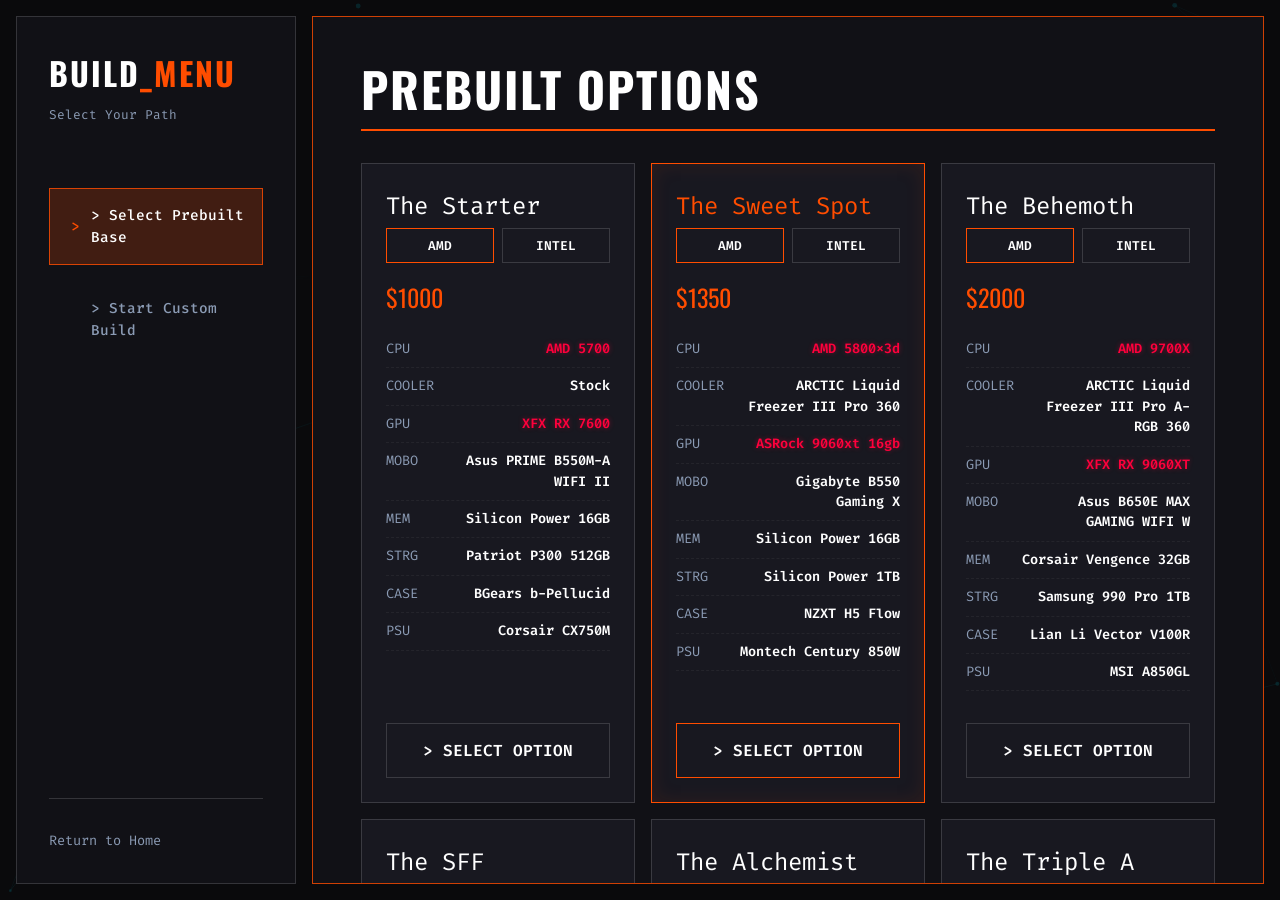
==== commit ebb7ec79: "Add updated PCs" ====
--- a/commission.html
+++ b/commission.html
@@ -1,5 +1,6 @@
 <!DOCTYPE html>
 <html lang="en">
+
 <head>
     <meta charset="UTF-8">
     <meta name="viewport" content="width=device-width, initial-scale=1.0">
@@ -15,6 +16,7 @@
             display: flex;
             flex-direction: column;
         }
+
         .config-main {
             background: var(--bg-surface);
             border: 1px solid var(--border-action);
@@ -24,11 +26,12 @@
         }
     </style>
 </head>
+
 <body>
     <canvas id="particles-bg"></canvas>
 
     <div class="app-container">
-        
+
         <!-- SIDEBAR NAVIGATION -->
         <aside class="config-sidebar">
             <div class="brand">
@@ -43,18 +46,21 @@
             </select>
 
             <ul class="nav-menu">
-                <li class="nav-item active" onclick="switchView('prebuilts', this)">> Select Prebuilt Base</li>
-                <li class="nav-item" onclick="switchView('custom', this)">> Start Custom Build</li>
+                <li class="nav-item active" onclick="window.location.href='commission.html?view=prebuilts'">> Select
+                    Prebuilt Base</li>
+                <li class="nav-item" onclick="window.location.href='commission.html?view=custom'">> Start Custom Build
+                </li>
             </ul>
 
             <div class="sidebar-footer" style="margin-top: auto;">
-                <a href="index.html" class="return-link" style="display: block; margin-top: 1rem;">< Return to Home</a>
+                <a href="index.html" class="return-link" style="display: block; margin-top: 1rem;">
+                    Return to Home</a>
             </div>
         </aside>
 
         <!-- MAIN STAGE -->
         <main class="config-main">
-            
+
             <!-- VIEW: PREBUILTS -->
             <section id="view-prebuilts" class="view-section active">
                 <div class="sys-header">
@@ -62,40 +68,278 @@
                 </div>
 
                 <div class="tier-wrapper">
+                    <!-- 1: Starter -->
+                    <div class="tier-sys" data-base-name="Starter" data-red-cost="$1000" data-blue-cost="$1000">
+                        <div class="tier-title">The Starter</div>
+                        <div style="display: flex; gap: 0.5rem; margin-bottom: 1rem;">
+                            <button type="button" class="cmd-btn toggle-btn active"
+                                style="padding: 0.5rem; flex: 1; font-size: 0.8rem;"
+                                onclick="switchTierTeam(this, 'red')">AMD</button>
+                            <button type="button" class="cmd-btn cmd-btn-secondary toggle-btn"
+                                style="padding: 0.5rem; flex: 1; font-size: 0.8rem;"
+                                onclick="switchTierTeam(this, 'blue')">Intel</button>
+                        </div>
+                        <div class="tier-cost">$1000</div>
+
+                        <!-- AMD / RED -->
+                        <ul class="spec-list team-red">
+                            <li><span class="spec-label">CPU</span><span class="spec-val target-amd">AMD 5700</span>
+                            </li>
+                            <li><span class="spec-label">COOLER</span><span class="spec-val">Stock</span></li>
+                            <li><span class="spec-label">GPU</span><span class="spec-val target-amd">XFX RX 7600</span>
+                            </li>
+                            <li><span class="spec-label">MOBO</span><span class="spec-val"
+                                    style="font-size: 0.85rem; max-width: 70%; text-align: right;">Asus PRIME B550M-A
+                                    WIFI II</span></li>
+                            <li><span class="spec-label">MEM</span><span class="spec-val">Silicon Power 16GB</span></li>
+                            <li><span class="spec-label">STRG</span><span class="spec-val">Patriot P300 512GB</span>
+                            </li>
+                            <li><span class="spec-label">CASE</span><span class="spec-val">BGears b-Pellucid</span></li>
+                            <li><span class="spec-label">PSU</span><span class="spec-val">Corsair CX750M</span></li>
+                        </ul>
+
+                        <!-- INTEL / BLUE -->
+                        <ul class="spec-list team-blue" style="display: none;">
+                            <li><span class="spec-label">CPU</span><span class="spec-val target-intel">Intel
+                                    i5-11400F</span></li>
+                            <li><span class="spec-label">COOLER</span><span class="spec-val"
+                                    style="font-size: 0.85rem; max-width: 70%; text-align: right;">Thermalright Peerless
+                                    Assassin 120 SE</span></li>
+                            <li><span class="spec-label">GPU</span><span class="spec-val target-nvidia">MSI 3050
+                                    6gb</span></li>
+                            <li><span class="spec-label">MOBO</span><span class="spec-val"
+                                    style="font-size: 0.85rem; max-width: 70%; text-align: right;">ASRock H550 Micro
+                                    ATX</span></li>
+                            <li><span class="spec-label">MEM</span><span class="spec-val">Silicon Power 16GB</span></li>
+                            <li><span class="spec-label">STRG</span><span class="spec-val">Silicon Power 512gb</span>
+                            </li>
+                            <li><span class="spec-label">CASE</span><span class="spec-val"
+                                    style="font-size: 0.85rem; max-width: 70%; text-align: right;">Cooler Master Master
+                                    Box Q300L</span></li>
+                            <li><span class="spec-label">PSU</span><span class="spec-val">Montech APX 650W</span></li>
+                        </ul>
+
+                        <button class="cmd-btn cmd-btn-secondary w-full tier-select-btn"
+                            onclick="openPrebuiltModal('Team Red Starter')">> Select Option</button>
+                    </div>
+
+                    <!-- 2: Sweet Spot -->
+                    <div class="tier-sys recommended" data-base-name="Sweet Spot" data-red-cost="$1350"
+                        data-blue-cost="$1350">
+                        <div class="tier-title" style="color: var(--accent-orange);">The Sweet Spot</div>
+                        <div style="display: flex; gap: 0.5rem; margin-bottom: 1rem;">
+                            <button type="button" class="cmd-btn toggle-btn active"
+                                style="padding: 0.5rem; flex: 1; font-size: 0.8rem;"
+                                onclick="switchTierTeam(this, 'red')">AMD</button>
+                            <button type="button" class="cmd-btn cmd-btn-secondary toggle-btn"
+                                style="padding: 0.5rem; flex: 1; font-size: 0.8rem;"
+                                onclick="switchTierTeam(this, 'blue')">Intel</button>
+                        </div>
+                        <div class="tier-cost">$1350</div>
+
+                        <!-- AMD / RED -->
+                        <ul class="spec-list team-red">
+                            <li><span class="spec-label">CPU</span><span class="spec-val target-amd">AMD 5800x3d</span>
+                            </li>
+                            <li><span class="spec-label">COOLER</span><span class="spec-val"
+                                    style="font-size: 0.85rem; max-width: 70%; text-align: right;">ARCTIC Liquid Freezer
+                                    III Pro 360</span></li>
+                            <li><span class="spec-label">GPU</span><span class="spec-val target-amd">ASRock 9060xt
+                                    16gb</span></li>
+                            <li><span class="spec-label">MOBO</span><span class="spec-val"
+                                    style="font-size: 0.85rem; max-width: 70%; text-align: right;">Gigabyte B550 Gaming
+                                    X</span></li>
+                            <li><span class="spec-label">MEM</span><span class="spec-val">Silicon Power 16GB</span></li>
+                            <li><span class="spec-label">STRG</span><span class="spec-val">Silicon Power 1TB</span></li>
+                            <li><span class="spec-label">CASE</span><span class="spec-val">NZXT H5 Flow</span></li>
+                            <li><span class="spec-label">PSU</span><span class="spec-val">Montech Century 850W</span>
+                            </li>
+                        </ul>
+
+                        <!-- INTEL / BLUE -->
+                        <ul class="spec-list team-blue" style="display: none;">
+                            <li><span class="spec-label">CPU</span><span class="spec-val target-intel">Intel
+                                    i5-11600kf</span></li>
+                            <li><span class="spec-label">COOLER</span><span class="spec-val"
+                                    style="font-size: 0.85rem; max-width: 70%; text-align: right;">Cooler Master
+                                    MasterLiquid 360L</span></li>
+                            <li><span class="spec-label">GPU</span><span class="spec-val target-nvidia">Gigabyte RTX
+                                    5060</span></li>
+                            <li><span class="spec-label">MOBO</span><span class="spec-val"
+                                    style="font-size: 0.85rem; max-width: 70%; text-align: right;">Asus Prime B560 -
+                                    Plus</span></li>
+                            <li><span class="spec-label">MEM</span><span class="spec-val">TeamGroup T-force 16gb</span>
+                            </li>
+                            <li><span class="spec-label">STRG</span><span class="spec-val">Crucial P310 1TB</span></li>
+                            <li><span class="spec-label">CASE</span><span class="spec-val">Phanteck Eclipse G370A</span>
+                            </li>
+                            <li><span class="spec-label">PSU</span><span class="spec-val">MSI A850GL</span></li>
+                        </ul>
+
+                        <button class="cmd-btn w-full tier-select-btn"
+                            onclick="openPrebuiltModal('Team Red Sweet Spot')">> Select Option</button>
+                    </div>
+
+                    <!-- 3: Behemoth -->
+                    <div class="tier-sys" data-base-name="Behemoth" data-red-cost="$2000" data-blue-cost="$2000">
+                        <div class="tier-title">The Behemoth</div>
+                        <div style="display: flex; gap: 0.5rem; margin-bottom: 1rem;">
+                            <button type="button" class="cmd-btn toggle-btn active"
+                                style="padding: 0.5rem; flex: 1; font-size: 0.8rem;"
+                                onclick="switchTierTeam(this, 'red')">AMD</button>
+                            <button type="button" class="cmd-btn cmd-btn-secondary toggle-btn"
+                                style="padding: 0.5rem; flex: 1; font-size: 0.8rem;"
+                                onclick="switchTierTeam(this, 'blue')">Intel</button>
+                        </div>
+                        <div class="tier-cost">$2000</div>
+
+                        <!-- AMD / RED -->
+                        <ul class="spec-list team-red">
+                            <li><span class="spec-label">CPU</span><span class="spec-val target-amd">AMD 9700X</span>
+                            </li>
+                            <li><span class="spec-label">COOLER</span><span class="spec-val"
+                                    style="font-size: 0.85rem; max-width: 70%; text-align: right;">ARCTIC Liquid Freezer
+                                    III Pro A-RGB 360</span></li>
+                            <li><span class="spec-label">GPU</span><span class="spec-val target-amd">XFX RX
+                                    9060XT</span></li>
+                            <li><span class="spec-label">MOBO</span><span class="spec-val"
+                                    style="font-size: 0.85rem; max-width: 70%; text-align: right;">Asus B650E MAX GAMING
+                                    WIFI W</span></li>
+                            <li><span class="spec-label">MEM</span><span class="spec-val">Corsair Vengence 32GB</span>
+                            </li>
+                            <li><span class="spec-label">STRG</span><span class="spec-val">Samsung 990 Pro 1TB</span>
+                            </li>
+                            <li><span class="spec-label">CASE</span><span class="spec-val">Lian Li Vector V100R</span>
+                            </li>
+                            <li><span class="spec-label">PSU</span><span class="spec-val">MSI A850GL</span></li>
+                        </ul>
+
+                        <!-- INTEL / BLUE -->
+                        <ul class="spec-list team-blue" style="display: none;">
+                            <li><span class="spec-label">CPU</span><span class="spec-val target-intel">Intel
+                                    i7-14700k</span></li>
+                            <li><span class="spec-label">COOLER</span><span class="spec-val"
+                                    style="font-size: 0.85rem; max-width: 70%; text-align: right;">ARCTIC Liquid Freezer
+                                    III Pro A-RGB 360</span></li>
+                            <li><span class="spec-label">GPU</span><span class="spec-val target-nvidia">Gigabyte RTX
+                                    5060ti 16gb</span></li>
+                            <li><span class="spec-label">MOBO</span><span class="spec-val"
+                                    style="font-size: 0.85rem; max-width: 70%; text-align: right;">ASRock B760M PG
+                                    Riptide Wifi</span></li>
+                            <li><span class="spec-label">MEM</span><span class="spec-val">Silicon Power RGB 32 GB</span>
+                            </li>
+                            <li><span class="spec-label">STRG</span><span class="spec-val">AORUS 7300 1 TB</span></li>
+                            <li><span class="spec-label">CASE</span><span class="spec-val">Lian Li LANCOOL 217</span>
+                            </li>
+                            <li><span class="spec-label">PSU</span><span class="spec-val">MSI A850GL</span></li>
+
+                        </ul>
+
+                        <button class="cmd-btn cmd-btn-secondary w-full tier-select-btn"
+                            onclick="openPrebuiltModal('Team Red Behemoth')">> Select Option</button>
+                    </div>
+
+                    <!-- 4: The SFF -->
+                    <div class="tier-sys" data-base-name="SFF" data-red-cost="$1400" data-blue-cost="$1400">
+                        <div class="tier-title">The SFF</div>
+                        <div style="display: flex; gap: 0.5rem; margin-bottom: 1rem;">
+                            <button type="button" class="cmd-btn toggle-btn active"
+                                style="padding: 0.5rem; flex: 1; font-size: 0.8rem;"
+                                onclick="switchTierTeam(this, 'red')">AMD</button>
+                            <button type="button" class="cmd-btn cmd-btn-secondary toggle-btn"
+                                style="padding: 0.5rem; flex: 1; font-size: 0.8rem;"
+                                onclick="switchTierTeam(this, 'blue')">Intel</button>
+                        </div>
+                        <div class="tier-cost">$1300</div>
+
+                        <!-- AMD / RED -->
+                        <ul class="spec-list team-red">
+                            <li><span class="spec-label">CPU</span><span class="spec-val target-amd">AMD 7600X</span>
+                            </li>
+                            <li><span class="spec-label">COOLER</span><span class="spec-val"
+                                    style="font-size: 0.85rem; max-width: 70%; text-align: right;">Thermalright Peerless
+                                    Assassin 120 SE</span></li>
+                            <li><span class="spec-label">GPU</span><span class="spec-val target-amd">Asus RX
+                                    9060XT</span></li>
+                            <li><span class="spec-label">MOBO</span><span class="spec-val"
+                                    style="font-size: 0.85rem; max-width: 70%; text-align: right;">Gigabyte B650M
+                                    Wifi</span></li>
+                            <li><span class="spec-label">MEM</span><span class="spec-val">Kingston FURY 16GB</span></li>
+                            <li><span class="spec-label">STRG</span><span class="spec-val">Silicon Power 1TB</span></li>
+                            <li><span class="spec-label">CASE</span><span class="spec-val">DIYPC ARGB-M1</span></li>
+                            <li><span class="spec-label">PSU</span><span class="spec-val">MSI A750GL</span></li>
+                        </ul>
+
+                        <!-- INTEL / BLUE -->
+                        <ul class="spec-list team-blue" style="display: none;">
+                            <li><span class="spec-label">CPU</span><span class="spec-val target-intel">Intel
+                                    245KF</span></li>
+                            <li><span class="spec-label">COOLER</span><span class="spec-val">CM Hyper 212</span></li>
+                            <li><span class="spec-label">GPU</span><span class="spec-val target-nvidia">MSI 5060
+                                    8GB</span></li>
+                            <li><span class="spec-label">MOBO</span><span class="spec-val"
+                                    style="font-size: 0.85rem; max-width: 70%; text-align: right;">MSI H810I WIFI Mini
+                                    ITX</span></li>
+                            <li><span class="spec-label">MEM</span><span class="spec-val">Kingston FURY 16GB</span></li>
+                            <li><span class="spec-label">STRG</span><span class="spec-val">Silicon Power 1TB</span></li>
+                            <li><span class="spec-label">CASE</span><span class="spec-val">Silverstone SUGO 14</span>
+                            </li>
+                            <li><span class="spec-label">PSU</span><span class="spec-val">MSI A750GL</span></li>
+                        </ul>
+                        <button class="cmd-btn cmd-btn-secondary w-full tier-select-btn"
+                            onclick="openPrebuiltModal('Team Red SFF')">>
+                            Select Option</button>
+                    </div>
+
+                    <!-- 5: The Alchemist -->
                     <div class="tier-sys">
-                        <div class="tier-title">The Starter</div>
-                        <div class="tier-cost">~$800</div>
+                        <div class="tier-title">The Alchemist</div>
+                        <div class="tier-cost">$1000</div>
                         <ul class="spec-list">
-                            <li><span class="spec-label">GPU</span><span class="spec-val">RX 7600 / RTX 4060</span></li>
-                            <li><span class="spec-label">CPU</span><span class="spec-val">R5 5600 / i5-12400F</span></li>
-                            <li><span class="spec-label">MEM</span><span class="spec-val">16GB DDR4</span></li>
-                            <li><span class="spec-label">STRG</span><span class="spec-val">1TB NVMe</span></li>
-                        </ul>
-                        <button class="cmd-btn cmd-btn-secondary w-full" onclick="openPrebuiltModal('The Starter ($800)')">> Select Option</button>
-                    </div>
-
-                    <div class="tier-sys recommended">
-                        <div class="tier-title" style="color: var(--accent-orange);">The Sweet Spot</div>
-                        <div class="tier-cost">~$1,500</div>
+                            <li><span class="spec-label">CPU</span><span class="spec-val target-amd">AMD 5600GT</span>
+                            </li>
+                            <li><span class="spec-label">COOLER</span><span class="spec-val"
+                                    style="font-size: 0.85rem; max-width: 70%; text-align: right;">Thermalright Peerless
+                                    Assassin 120 SE</span></li>
+                            <li><span class="spec-label">GPU</span><span class="spec-val target-intel">Intel Arc
+                                    A750</span></li>
+                            <li><span class="spec-label">MOBO</span><span class="spec-val"
+                                    style="font-size: 0.85rem; max-width: 70%; text-align: right;">ASRock B550 Phantom
+                                    Gaming</span></li>
+                            <li><span class="spec-label">MEM</span><span class="spec-val">Silicon Power 16GB</span></li>
+                            <li><span class="spec-label">STRG</span><span class="spec-val">Crucial P310 1TB</span></li>
+                            <li><span class="spec-label">CASE</span><span class="spec-val">Lian Li Vector V100R</span>
+                            </li>
+                            <li><span class="spec-label">PSU</span><span class="spec-val">Thermaltake Smart 600W</span>
+                            </li>
+                        </ul>
+                        <button class="cmd-btn cmd-btn-secondary w-full" onclick="openPrebuiltModal('The Alchemist')">>
+                            Select Option</button>
+                    </div>
+
+                    <!-- 6: The Triple A -->
+                    <div class="tier-sys">
+                        <div class="tier-title">The Triple A</div>
+                        <div class="tier-cost">$1800</div>
                         <ul class="spec-list">
-                            <li><span class="spec-label">GPU</span><span class="spec-val">4070S / RX 7800 XT</span></li>
-                            <li><span class="spec-label">CPU</span><span class="spec-val">R5 7600X / i5-13600K</span></li>
-                            <li><span class="spec-label">MEM</span><span class="spec-val">32GB DDR5</span></li>
-                            <li><span class="spec-label">STRG</span><span class="spec-val">2TB Gen4</span></li>
-                        </ul>
-                        <button class="cmd-btn w-full" onclick="openPrebuiltModal('The Sweet Spot ($1,500)')">> Select Option</button>
-                    </div>
-
-                    <div class="tier-sys">
-                        <div class="tier-title">The Behemoth</div>
-                        <div class="tier-cost">~$2,500+</div>
-                        <ul class="spec-list">
-                            <li><span class="spec-label">GPU</span><span class="spec-val">4080S / RX 7900 XTX</span></li>
-                            <li><span class="spec-label">CPU</span><span class="spec-val">R7 7800X3D / i9-1490K</span></li>
-                            <li><span class="spec-label">MEM</span><span class="spec-val">64GB DDR5</span></li>
-                            <li><span class="spec-label">STRG</span><span class="spec-val">4TB Gen4</span></li>
-                        </ul>
-                        <button class="cmd-btn cmd-btn-secondary w-full" onclick="openPrebuiltModal('The Behemoth ($2,500+)')">> Select Option</button>
+                            <li><span class="spec-label">CPU</span><span class="spec-val target-amd">AMD 9600x</span>
+                            </li>
+                            <li><span class="spec-label">COOLER</span><span class="spec-val"
+                                    style="font-size: 0.85rem; max-width: 70%; text-align: right;">Cooler Master Hyper
+                                    212</span></li>
+                            <li><span class="spec-label">GPU</span><span class="spec-val target-amd">ASRock 9060xt
+                                    16gb</span></li>
+                            <li><span class="spec-label">MOBO</span><span class="spec-val"
+                                    style="font-size: 0.85rem; max-width: 70%; text-align: right;">Asus TUF B650
+                                    Plus</span></li>
+                            <li><span class="spec-label">MEM</span><span class="spec-val">Crucial Pro 32 GB</span></li>
+                            <li><span class="spec-label">STRG</span><span class="spec-val">Crucial P310 2TB</span></li>
+                            <li><span class="spec-label">CASE</span><span class="spec-val">Fractal Design Pop XL
+                                    Air</span></li>
+                            <li><span class="spec-label">PSU</span><span class="spec-val">Corsair RM850x</span></li>
+                        </ul>
+                        <button class="cmd-btn cmd-btn-secondary w-full" onclick="openPrebuiltModal('The Triple A')">>
+                            Select Option</button>
                     </div>
                 </div>
             </section>
@@ -109,17 +353,20 @@
                 <!-- Custom Setup Wizard -->
                 <form id="commissionForm" action="https://formspree.io/f/xlgpjewn" method="POST" class="sys-form">
                     <input type="hidden" name="_subject" value="New PC Build Request from Knox Rigs (V3)">
-                    
+
                     <!-- Step 1: Use Case -->
                     <div class="step-container active" id="step-1">
-                        <h3 style="color: var(--accent-orange); margin-bottom: 0.5rem; font-size: 1.5rem;">Step 1: Primary Use Case</h3>
-                        <p style="color: var(--text-dim); margin-bottom: 2rem;">What will you be using this PC for mostly? (Gaming, Editing, etc).</p>
-                        
+                        <h3 style="color: var(--accent-orange); margin-bottom: 0.5rem; font-size: 1.5rem;">Step 1:
+                            Primary Use Case</h3>
+                        <p style="color: var(--text-dim); margin-bottom: 2rem;">What will you be using this PC for
+                            mostly? (Gaming, Editing, etc).</p>
+
                         <div class="form-group">
                             <label for="useCase">Use Case Details</label>
-                            <textarea id="useCase" name="Primary Use Case" rows="5" placeholder="e.g. Valorant @ 1440p 240hz, Premiere Pro Rendering..."></textarea>
-                        </div>
-                        
+                            <textarea id="useCase" name="Primary Use Case" rows="5"
+                                placeholder="e.g. Valorant @ 1440p 240hz, Premiere Pro Rendering..."></textarea>
+                        </div>
+
                         <div class="btn-group">
                             <button type="button" class="cmd-btn" onclick="nextStep(2)">Next ></button>
                         </div>
@@ -127,42 +374,49 @@
 
                     <!-- Step 2: Budget -->
                     <div class="step-container" id="step-2">
-                        <h3 style="color: var(--accent-orange); margin-bottom: 0.5rem; font-size: 1.5rem;">Step 2: Budget</h3>
+                        <h3 style="color: var(--accent-orange); margin-bottom: 0.5rem; font-size: 1.5rem;">Step 2:
+                            Budget</h3>
                         <p style="color: var(--text-dim); margin-bottom: 2rem;">Total hardware parts budget ($USD).</p>
-                        
+
                         <div class="form-group">
                             <label for="budget">Maximum Budget *</label>
                             <input type="number" id="budget" name="Parts Budget" placeholder="e.g. 1500" min="200">
                         </div>
-                        
+
                         <div class="btn-group">
-                            <button type="button" class="cmd-btn cmd-btn-secondary" onclick="showStep(1)">< Back</button>
-                            <button type="button" class="cmd-btn" onclick="goToStep3()">Next ></button>
+                            <button type="button" class="cmd-btn cmd-btn-secondary" onclick="showStep(1)">
+                                < Back</button>
+                                    <button type="button" class="cmd-btn" onclick="goToStep3()">Next ></button>
                         </div>
                     </div>
 
                     <!-- Step 3: Custom Parts -->
                     <div class="step-container" id="step-3">
                         <input type="hidden" id="baseBuild" name="Selected Build Tier" value="Custom V3 Build">
-                        <h3 style="color: var(--accent-orange); margin-bottom: 0.5rem; font-size: 1.5rem;">Step 3: Specific Requests</h3>
-                        <p style="color: var(--text-dim); margin-bottom: 2rem;">List specific preferred components (Cases, RGB limits, PCPartPicker links).</p>
-                        
+                        <h3 style="color: var(--accent-orange); margin-bottom: 0.5rem; font-size: 1.5rem;">Step 3:
+                            Specific Requests</h3>
+                        <p style="color: var(--text-dim); margin-bottom: 2rem;">List specific preferred components
+                            (Cases, RGB limits, PCPartPicker links).</p>
+
                         <div class="form-group">
                             <label for="customParts">Hardware Requests</label>
-                            <textarea id="customParts" name="Custom Parts Requests" rows="5" placeholder="e.g. Needs to be in a Fractal North case." ></textarea>
-                        </div>
-                        
+                            <textarea id="customParts" name="Custom Parts Requests" rows="5"
+                                placeholder="e.g. Needs to be in a Fractal North case."></textarea>
+                        </div>
+
                         <div class="btn-group">
-                            <button type="button" class="cmd-btn cmd-btn-secondary" onclick="showStep(2)">< Back</button>
-                            <button type="button" class="cmd-btn" onclick="nextStep(4)">Next ></button>
+                            <button type="button" class="cmd-btn cmd-btn-secondary" onclick="showStep(2)">
+                                < Back</button>
+                                    <button type="button" class="cmd-btn" onclick="nextStep(4)">Next ></button>
                         </div>
                     </div>
 
                     <!-- Step 4: Contact -->
                     <div class="step-container" id="step-4">
-                        <h3 style="color: var(--accent-orange); margin-bottom: 0.5rem; font-size: 1.5rem;">Step 4: Contact Info</h3>
+                        <h3 style="color: var(--accent-orange); margin-bottom: 0.5rem; font-size: 1.5rem;">Step 4:
+                            Contact Info</h3>
                         <p style="color: var(--text-dim); margin-bottom: 2rem;">Where should we send your quote?</p>
-                        
+
                         <div class="form-group">
                             <label for="name">Full Name *</label>
                             <input type="text" id="name" name="Full Name" required placeholder="John Doe">
@@ -175,10 +429,11 @@
                             <label for="phone">Phone Number (Optional)</label>
                             <input type="tel" id="phone" name="Phone Number" placeholder="(555) 555-5555">
                         </div>
-                        
+
                         <div class="btn-group">
-                            <button type="button" class="cmd-btn cmd-btn-secondary" onclick="showStep(3)">< Back</button>
-                            <button type="submit" id="submitBtn" class="cmd-btn">Submit Request</button>
+                            <button type="button" class="cmd-btn cmd-btn-secondary" onclick="showStep(3)">
+                                < Back</button>
+                                    <button type="submit" id="submitBtn" class="cmd-btn">Submit Request</button>
                         </div>
                     </div>
                 </form>
@@ -190,13 +445,14 @@
     <div id="prebuiltModal" class="modal-overlay">
         <div class="modal-content">
             <h3 id="prebuiltModalTitle" style="color: var(--accent-orange); margin-bottom: 1rem;">Selected: [Tier]</h3>
-            <p style="color: var(--text-dim); margin-bottom: 2rem; font-size: 0.85rem;">Just need some quick info to get started.</p>
-            
+            <p style="color: var(--text-dim); margin-bottom: 2rem; font-size: 0.85rem;">Just need some quick info to get
+                started.</p>
+
             <form id="prebuiltForm" action="https://formspree.io/f/xlgpjewn" method="POST" class="sys-form">
                 <input type="hidden" name="_subject" value="New Prebuilt Order from Knox Rigs">
                 <input type="hidden" name="Order Type" value="Prebuilt">
                 <input type="hidden" id="prebuiltTierHidden" name="Selected Prebuilt Tier" value="">
-                
+
                 <div class="form-group">
                     <label for="pb-name">Full Name *</label>
                     <input type="text" id="pb-name" name="Full Name" required>
@@ -209,9 +465,10 @@
                     <label for="pb-phone">Phone Number (Optional)</label>
                     <input type="tel" id="pb-phone" name="Phone Number">
                 </div>
-                
+
                 <div class="btn-group mt-4">
-                    <button type="button" class="cmd-btn cmd-btn-secondary" onclick="closePrebuiltModal()">Cancel</button>
+                    <button type="button" class="cmd-btn cmd-btn-secondary"
+                        onclick="closePrebuiltModal()">Cancel</button>
                     <button type="submit" id="pbSubmitBtn" class="cmd-btn">Submit Request</button>
                 </div>
             </form>
@@ -222,7 +479,8 @@
         <div class="modal-content" style="text-align: center;">
             <div style="font-size: 3rem; color: var(--accent-orange); margin-bottom: 1rem;">// OK</div>
             <h3 style="color: #fff; margin-bottom: 1rem;">Received!</h3>
-            <p style="color: var(--text-dim); margin-bottom: 2rem;">We will get back to you with a quote within 24-48 hours.</p>
+            <p style="color: var(--text-dim); margin-bottom: 2rem;">We will get back to you with a quote within 24-48
+                hours.</p>
             <button class="cmd-btn w-full" onclick="closeModal()">Close</button>
         </div>
     </div>
@@ -230,10 +488,42 @@
     <script src="script.js"></script>
     <script>
         // Commission page specific logic (V3 Override)
+        function switchTierTeam(btn, team) {
+            const tierSys = btn.closest('.tier-sys');
+            const isRed = team === 'red';
+
+            // Toggle active styles on buttons
+            const btns = tierSys.querySelectorAll('.toggle-btn');
+            btns.forEach(b => {
+                b.classList.add('cmd-btn-secondary');
+                b.classList.remove('active');
+            });
+            btn.classList.remove('cmd-btn-secondary');
+            btn.classList.add('active');
+
+            const redList = tierSys.querySelector('.team-red');
+            const blueList = tierSys.querySelector('.team-blue');
+            const baseName = tierSys.getAttribute('data-base-name');
+            const costEl = tierSys.querySelector('.tier-cost');
+            const selectBtn = tierSys.querySelector('.tier-select-btn');
+
+            if (isRed) {
+                redList.style.display = 'block';
+                blueList.style.display = 'none';
+                costEl.innerText = tierSys.getAttribute('data-red-cost');
+                selectBtn.setAttribute('onclick', "openPrebuiltModal('Team Red " + baseName + "')");
+            } else {
+                redList.style.display = 'none';
+                blueList.style.display = 'block';
+                costEl.innerText = tierSys.getAttribute('data-blue-cost');
+                selectBtn.setAttribute('onclick', "openPrebuiltModal('Team Blue " + baseName + "')");
+            }
+        }
+
         function showStep(stepNum) {
             document.querySelectorAll('.step-container').forEach(el => el.classList.remove('active'));
             const targetStep = document.getElementById('step-' + stepNum);
-            if(targetStep) targetStep.classList.add('active');
+            if (targetStep) targetStep.classList.add('active');
         }
 
         function nextStep(stepNum) {
@@ -275,7 +565,7 @@
 
                 const data = new FormData(pbForm);
                 try {
-                    const response = await fetch(pbForm.action, { method: pbForm.method, body: data, headers: { 'Accept': 'application/json' }});
+                    const response = await fetch(pbForm.action, { method: pbForm.method, body: data, headers: { 'Accept': 'application/json' } });
                     if (response.ok) {
                         pbForm.reset();
                         closePrebuiltModal();
@@ -301,7 +591,7 @@
 
                 const data = new FormData(form);
                 try {
-                    const response = await fetch(form.action, { method: form.method, body: data, headers: { 'Accept': 'application/json' }});
+                    const response = await fetch(form.action, { method: form.method, body: data, headers: { 'Accept': 'application/json' } });
                     if (response.ok) {
                         form.reset();
                         document.getElementById('successModal').classList.add('active');
@@ -316,4 +606,5 @@
         }
     </script>
 </body>
+
 </html>
--- a/style.css
+++ b/style.css
@@ -4,20 +4,20 @@
     --bg-base: #0a0a0c;
     --bg-surface: #111116;
     --bg-surface-light: #181820;
-    
+
     --accent-orange: #ff4d00;
     --accent-orange-dim: rgba(255, 77, 0, 0.2);
-    
+
     --text-primary: #ffffff;
     --text-dim: #8b9bb4;
-    
+
     --color-nvidia: #76b900;
     --color-amd: #ff003c;
     --color-intel: #0071c5;
-    
+
     --font-ui: 'Fira Code', monospace;
     --font-heading: 'Oswald', sans-serif;
-    
+
     --border-color: rgba(255, 255, 255, 0.15);
     --border-action: rgba(255, 77, 0, 0.8);
 }
@@ -34,12 +34,16 @@
     font-family: var(--font-ui);
     line-height: 1.5;
     height: 100vh;
-    overflow: hidden; /* No scrolling allowed */
+    overflow: hidden;
+    /* No scrolling allowed */
     display: flex;
 }
 
 /* Base Typo */
-h1, h2, h3, h4 {
+h1,
+h2,
+h3,
+h4 {
     font-family: var(--font-heading);
     text-transform: uppercase;
     letter-spacing: 2px;
@@ -50,6 +54,7 @@
     text-decoration: none;
     transition: 0.2s ease;
 }
+
 a:hover {
     color: #fff;
     text-shadow: 0 0 10px var(--accent-orange);
@@ -62,11 +67,14 @@
 /* Particles Background */
 #particles-bg {
     position: fixed;
-    top: 0; left: 0;
-    width: 100vw; height: 100vh;
+    top: 0;
+    left: 0;
+    width: 100vw;
+    height: 100vh;
     z-index: -1;
     pointer-events: none;
-    opacity: 0.3; /* Keep it subtle behind the harsh UI */
+    opacity: 0.3;
+    /* Keep it subtle behind the harsh UI */
 }
 
 /* =========================================
@@ -90,11 +98,14 @@
     padding: 2rem;
     position: relative;
 }
+
 .sidebar::after {
     content: '';
     position: absolute;
-    top: 10%; right: -1px;
-    width: 2px; height: 80%;
+    top: 10%;
+    right: -1px;
+    width: 2px;
+    height: 80%;
     background: var(--accent-orange);
     opacity: 0.3;
 }
@@ -102,6 +113,7 @@
 .brand {
     margin-bottom: 4rem;
 }
+
 .mobile-select {
     display: none;
     width: 100%;
@@ -123,14 +135,19 @@
     background-position: right 1rem center;
     background-size: 1rem;
 }
+
 .mobile-select:focus {
     box-shadow: 0 0 10px rgba(255, 77, 0, 0.2);
 }
+
 .brand h1 {
     font-size: 2rem;
     color: #fff;
 }
-.brand span { color: var(--accent-orange); }
+
+.brand span {
+    color: var(--accent-orange);
+}
 
 .nav-menu {
     list-style: none;
@@ -138,6 +155,7 @@
     flex-direction: column;
     gap: 1rem;
 }
+
 .nav-item {
     padding: 1rem;
     border: 1px solid transparent;
@@ -150,24 +168,35 @@
     align-items: center;
     gap: 1rem;
 }
+
 .nav-item::before {
     content: '>';
     color: var(--accent-orange);
     opacity: 0;
     transition: 0.2s ease;
 }
+
 .nav-item:hover {
     border-color: var(--border-color);
     background: var(--bg-surface-light);
     color: #fff;
 }
-.nav-item:hover::before { opacity: 1; transform: translateX(5px); }
+
+.nav-item:hover::before {
+    opacity: 1;
+    transform: translateX(5px);
+}
+
 .nav-item.active {
     border-color: var(--border-action);
     background: var(--accent-orange-dim);
     color: #fff;
 }
-.nav-item.active::before { opacity: 1; transform: translateX(5px); }
+
+.nav-item.active::before {
+    opacity: 1;
+    transform: translateX(5px);
+}
 
 .sidebar-footer {
     margin-top: auto;
@@ -182,16 +211,25 @@
     background: var(--bg-surface);
     border: 1px solid var(--border-color);
     position: relative;
-    overflow-y: auto; /* Allow scrolling ONLY inside the main stage if needed */
+    overflow-y: auto;
+    /* Allow scrolling ONLY inside the main stage if needed */
     padding: 3rem;
     display: flex;
     flex-direction: column;
 }
 
 /* Hide scrollbar for clean look */
-.main-stage::-webkit-scrollbar { width: 4px; }
-.main-stage::-webkit-scrollbar-track { background: transparent; }
-.main-stage::-webkit-scrollbar-thumb { background: var(--accent-orange); }
+.main-stage::-webkit-scrollbar {
+    width: 4px;
+}
+
+.main-stage::-webkit-scrollbar-track {
+    background: transparent;
+}
+
+.main-stage::-webkit-scrollbar-thumb {
+    background: var(--accent-orange);
+}
 
 /* View Management */
 .view-section {
@@ -201,13 +239,23 @@
     margin: 0 auto;
     animation: bootUp 0.3s cubic-bezier(0.1, 0.9, 0.2, 1) forwards;
 }
+
 .view-section.active {
     display: block;
 }
 
 @keyframes bootUp {
-    from { opacity: 0; transform: translateY(10px) scale(0.98); filter: blur(4px); }
-    to { opacity: 1; transform: translateY(0) scale(1); filter: blur(0); }
+    from {
+        opacity: 0;
+        transform: translateY(10px) scale(0.98);
+        filter: blur(4px);
+    }
+
+    to {
+        opacity: 1;
+        transform: translateY(0) scale(1);
+        filter: blur(0);
+    }
 }
 
 /* System Headers */
@@ -219,11 +267,16 @@
     align-items: flex-end;
     gap: 1rem;
 }
-.sys-header h2 { font-size: 3rem; line-height: 1; }
+
+.sys-header h2 {
+    font-size: 3rem;
+    line-height: 1;
+}
+
 .sys-header .sys-status {
     color: var(--text-dim);
     font-size: 0.85rem;
-    background: rgba(255,255,255,0.05);
+    background: rgba(255, 255, 255, 0.05);
     padding: 0.25rem 0.75rem;
     border: 1px solid var(--border-color);
 }
@@ -232,13 +285,15 @@
 .hero-content {
     margin-top: 10vh;
 }
+
 .hero-title {
-    font-size: clamp(3rem, 6vw, 6rem);
+    font-size: clamp(2.5rem, 6vw, 6rem);
     line-height: 1.1;
     margin-bottom: 1.5rem;
     color: #fff;
     text-transform: uppercase;
 }
+
 .hero-desc {
     font-size: 1.25rem;
     color: var(--text-dim);
@@ -261,13 +316,16 @@
     transition: 0.2s ease;
     box-shadow: inset 0 0 0 0 var(--accent-orange);
 }
+
 .cmd-btn:hover {
     box-shadow: inset 300px 0 0 0 var(--accent-orange);
     color: var(--bg-base);
 }
+
 .cmd-btn-secondary {
     border-color: var(--border-color);
 }
+
 .cmd-btn-secondary:hover {
     box-shadow: inset 300px 0 0 0 #fff;
     border-color: #fff;
@@ -289,17 +347,31 @@
     letter-spacing: 1px;
     margin-bottom: 2rem;
 }
+
 .pulse-dot {
-    width: 8px; height: 8px;
+    width: 8px;
+    height: 8px;
     background: var(--accent-orange);
     border-radius: 50%;
     box-shadow: 0 0 10px var(--accent-orange);
     animation: pulse 2s infinite;
 }
+
 @keyframes pulse {
-    0% { transform: scale(0.95); box-shadow: 0 0 0 0 rgba(255, 77, 0, 0.7); }
-    70% { transform: scale(1); box-shadow: 0 0 0 10px rgba(255, 77, 0, 0); }
-    100% { transform: scale(0.95); box-shadow: 0 0 0 0 rgba(255, 77, 0, 0); }
+    0% {
+        transform: scale(0.95);
+        box-shadow: 0 0 0 0 rgba(255, 77, 0, 0.7);
+    }
+
+    70% {
+        transform: scale(1);
+        box-shadow: 0 0 0 10px rgba(255, 77, 0, 0);
+    }
+
+    100% {
+        transform: scale(0.95);
+        box-shadow: 0 0 0 0 rgba(255, 77, 0, 0);
+    }
 }
 
 .typewriter-cursor {
@@ -311,7 +383,12 @@
     vertical-align: text-bottom;
     margin-left: 5px;
 }
-@keyframes blink { 50% { opacity: 0; } }
+
+@keyframes blink {
+    50% {
+        opacity: 0;
+    }
+}
 
 
 /* Pricing Grid */
@@ -321,17 +398,25 @@
     gap: 1.5rem;
     margin-bottom: 3rem;
 }
+
 .sys-card {
     border: 1px solid var(--border-color);
     background: var(--bg-surface-light);
     padding: 2rem;
     transition: 0.2s ease;
 }
+
 .sys-card:hover {
     border-color: var(--accent-orange);
     transform: translateY(-5px);
 }
-.sys-card h3 { font-size: 1.5rem; margin-bottom: 1rem; color: #fff; }
+
+.sys-card h3 {
+    font-size: 1.5rem;
+    margin-bottom: 1rem;
+    color: #fff;
+}
+
 .sys-price {
     font-family: var(--font-heading);
     font-size: 2.5rem;
@@ -339,12 +424,24 @@
     margin-bottom: 1rem;
     line-height: 1;
 }
-.sys-desc { font-size: 0.85rem; color: var(--text-dim); }
+
+.sys-desc {
+    font-size: 0.85rem;
+    color: var(--text-dim);
+}
+
 .total-calc {
     border: 1px dashed var(--accent-orange);
     padding: 2rem;
     background: var(--accent-orange-dim);
     margin-top: 2rem;
+    word-break: break-word;
+    font-size: 1.5rem;
+}
+
+.total-calc h3 {
+    color: #fff;
+    margin-bottom: 0.5rem;
 }
 
 /* Team Grid */
@@ -353,6 +450,7 @@
     grid-template-columns: 1fr 1fr;
     gap: 1.5rem;
 }
+
 .team-card {
     border: 1px solid var(--border-color);
     padding: 1.5rem;
@@ -360,6 +458,7 @@
     display: flex;
     flex-direction: column;
 }
+
 .team-header {
     display: flex;
     justify-content: space-between;
@@ -368,26 +467,56 @@
     padding-bottom: 1rem;
     margin-bottom: 1rem;
 }
-.team-name { font-size: 1.5rem; color: var(--accent-orange); }
-.team-role { font-size: 0.75rem; color: var(--text-dim); padding: 0.25rem 0.5rem; background: rgba(255,255,255,0.05); }
+
+.team-name {
+    font-size: 1.5rem;
+    color: var(--accent-orange);
+}
+
+.team-role {
+    font-size: 0.75rem;
+    color: var(--text-dim);
+    padding: 0.25rem 0.5rem;
+    background: rgba(255, 255, 255, 0.05);
+}
 
 .spec-list {
     list-style: none;
     font-size: 0.85rem;
 }
+
 .spec-list li {
     display: flex;
     justify-content: space-between;
     margin-bottom: 0.5rem;
     padding-bottom: 0.5rem;
-    border-bottom: 1px dashed rgba(255,255,255,0.05);
-}
-.spec-label { color: var(--text-dim); }
-.spec-val { color: #fff; font-weight: 600; text-align: right; }
-
-.target-nvidia { color: var(--color-nvidia) !important; text-shadow: 0 0 5px rgba(118, 185, 0, 0.4); }
-.target-amd { color: var(--color-amd) !important; text-shadow: 0 0 5px rgba(255, 0, 60, 0.4); }
-.target-intel { color: var(--color-intel) !important; text-shadow: 0 0 5px rgba(0, 113, 197, 0.4); }
+    border-bottom: 1px dashed rgba(255, 255, 255, 0.05);
+}
+
+.spec-label {
+    color: var(--text-dim);
+}
+
+.spec-val {
+    color: #fff;
+    font-weight: 600;
+    text-align: right;
+}
+
+.target-nvidia {
+    color: var(--color-nvidia) !important;
+    text-shadow: 0 0 5px rgba(118, 185, 0, 0.4);
+}
+
+.target-amd {
+    color: var(--color-amd) !important;
+    text-shadow: 0 0 5px rgba(255, 0, 60, 0.4);
+}
+
+.target-intel {
+    color: var(--color-intel) !important;
+    text-shadow: 0 0 5px rgba(0, 113, 197, 0.4);
+}
 
 /* Start Build View (Tiers) */
 .tier-wrapper {
@@ -396,6 +525,7 @@
     gap: 1rem;
     margin-bottom: 3rem;
 }
+
 .tier-sys {
     border: 1px solid var(--border-color);
     background: var(--bg-surface-light);
@@ -403,39 +533,61 @@
     display: flex;
     flex-direction: column;
 }
+
 .tier-sys.recommended {
     border-color: var(--accent-orange);
     box-shadow: inset 0 0 20px rgba(255, 77, 0, 0.1);
 }
-.tier-title { font-size: 1.5rem; margin-bottom: 0.25rem; }
-.tier-cost { color: var(--accent-orange); font-family: var(--font-heading); font-size: 1.5rem; margin-bottom: 1.5rem; }
-.tier-sys .spec-list { margin-bottom: 1.5rem; flex-grow: 1; }
+
+.tier-title {
+    font-size: 1.5rem;
+    margin-bottom: 0.25rem;
+}
+
+.tier-cost {
+    color: var(--accent-orange);
+    font-family: var(--font-heading);
+    font-size: 1.5rem;
+    margin-bottom: 1.5rem;
+}
+
+.tier-sys .spec-list {
+    margin-bottom: 1.5rem;
+    flex-grow: 1;
+}
 
 .custom-box {
     border: 1px solid var(--border-color);
     padding: 2rem;
     text-align: center;
-    background: rgba(255,255,255,0.02);
+    background: rgba(255, 255, 255, 0.02);
 }
 
 /* Modal Core (Prebuilt Checkout) */
 .modal-overlay {
     position: fixed;
-    top: 0; left: 0; right: 0; bottom: 0;
+    top: 0;
+    left: 0;
+    right: 0;
+    bottom: 0;
     background: rgba(10, 10, 12, 0.9);
     display: none;
     align-items: center;
     justify-content: center;
     z-index: 1000;
 }
-.modal-overlay.active { display: flex; }
+
+.modal-overlay.active {
+    display: flex;
+}
+
 .modal-content {
     background: var(--bg-surface);
     border: 1px solid var(--accent-orange);
     padding: 3rem;
     width: 100%;
     max-width: 500px;
-    box-shadow: 0 20px 50px rgba(0,0,0,0.8);
+    box-shadow: 0 20px 50px rgba(0, 0, 0, 0.8);
 }
 
 /* Forms (Configurator & Modals) */
@@ -444,17 +596,20 @@
     flex-direction: column;
     gap: 1.5rem;
 }
+
 .form-group {
     display: flex;
     flex-direction: column;
     gap: 0.5rem;
 }
+
 .form-group label {
     font-size: 0.85rem;
     color: var(--accent-orange);
     text-transform: uppercase;
 }
-.form-group input, 
+
+.form-group input,
 .form-group textarea,
 .form-group select {
     background: var(--bg-base);
@@ -465,7 +620,8 @@
     outline: none;
     transition: 0.2s ease;
 }
-.form-group input:focus, 
+
+.form-group input:focus,
 .form-group textarea:focus {
     border-color: var(--accent-orange);
     box-shadow: inset 0 0 10px rgba(255, 77, 0, 0.1);
@@ -478,6 +634,7 @@
     justify-content: center;
     padding: 2rem;
 }
+
 .configurator-window {
     width: 100%;
     max-width: 800px;
@@ -486,8 +643,9 @@
     height: 80vh;
     display: flex;
     flex-direction: column;
-    box-shadow: 0 20px 50px rgba(0,0,0,0.8);
-}
+    box-shadow: 0 20px 50px rgba(0, 0, 0, 0.8);
+}
+
 .config-header {
     padding: 1.5rem 2rem;
     border-bottom: 1px solid var(--border-color);
@@ -496,6 +654,7 @@
     align-items: center;
     background: var(--bg-base);
 }
+
 .config-body {
     padding: 3rem;
     overflow-y: auto;
@@ -506,31 +665,128 @@
     display: none;
     animation: bootUp 0.3s ease forwards;
 }
-.step-container.active { display: block; }
-.btn-group { display: flex; gap: 1rem; margin-top: 2rem; }
-.btn-group button { flex: 1; }
+
+.step-container.active {
+    display: block;
+}
+
+.btn-group {
+    display: flex;
+    gap: 1rem;
+    margin-top: 2rem;
+}
+
+.btn-group button {
+    flex: 1;
+}
 
 .return-link {
     color: var(--text-dim);
     font-size: 0.85rem;
 }
-.return-link:hover { color: var(--accent-orange); }
+
+.return-link:hover {
+    color: var(--accent-orange);
+}
 
 @media (max-width: 1024px) {
-    .app-container { grid-template-columns: 200px 1fr; }
-    .sys-grid { grid-template-columns: 1fr; }
-    .tier-wrapper { grid-template-columns: 1fr; }
+    .app-container {
+        grid-template-columns: 200px 1fr;
+    }
+
+    .sys-grid {
+        grid-template-columns: 1fr;
+    }
+
+    .tier-wrapper {
+        grid-template-columns: 1fr;
+    }
 }
 
 @media (max-width: 768px) {
-    body { height: auto; overflow: auto; display: block; }
-    .app-container { display: block; padding: 0; min-height: 100vh; }
-    .sidebar, .config-sidebar { width: 100%; border-bottom: 2px solid var(--accent-orange); border-right: none; padding: 1.5rem; }
-    .main-stage, .config-main { min-height: calc(100vh - 300px); border: none; padding: 1.5rem; }
-    .team-grid { grid-template-columns: 1fr; }
-    
-    .brand { margin-bottom: 0; }
-    .nav-menu { display: none; }
-    .sidebar-footer { display: none; }
-    .mobile-select { display: block; }
-}
+    body {
+        height: auto;
+        overflow: auto;
+        display: block;
+    }
+
+    .app-container {
+        display: block;
+        padding: 0;
+        min-height: 100vh;
+    }
+
+    .sidebar,
+    .config-sidebar {
+        width: 100%;
+        border-bottom: 2px solid var(--border-color);
+        border-right: none;
+        padding: 1.5rem;
+    }
+
+    .main-stage,
+    .config-main {
+        min-height: calc(100vh - 200px);
+        border: none;
+        padding: 1.5rem 1rem;
+    }
+
+    .team-grid {
+        grid-template-columns: 1fr;
+    }
+
+    .brand {
+        margin-bottom: 0;
+    }
+
+    .nav-menu {
+        display: none;
+    }
+
+    .sidebar-footer {
+        display: none;
+    }
+
+    .mobile-select {
+        display: block;
+        margin-top: 1rem;
+        margin-bottom: 0;
+    }
+
+    /* Configurator fixes */
+    .commission-page {
+        align-items: flex-start;
+        padding: 0;
+    }
+
+    .configurator-window {
+        height: auto;
+        border: none;
+        border-top: 1px solid var(--accent-orange);
+        box-shadow: none;
+    }
+
+    .config-header {
+        padding: 1rem;
+    }
+
+    .config-body {
+        padding: 1.5rem 1rem;
+    }
+
+    .btn-group {
+        flex-direction: column;
+    }
+
+    .cmd-btn {
+        width: 100%;
+        text-align: center;
+    }
+
+    /* Better modal on phone */
+    .modal-content {
+        padding: 1.5rem;
+        border-radius: 4px;
+        border: 1px solid var(--accent-orange);
+    }
+}
